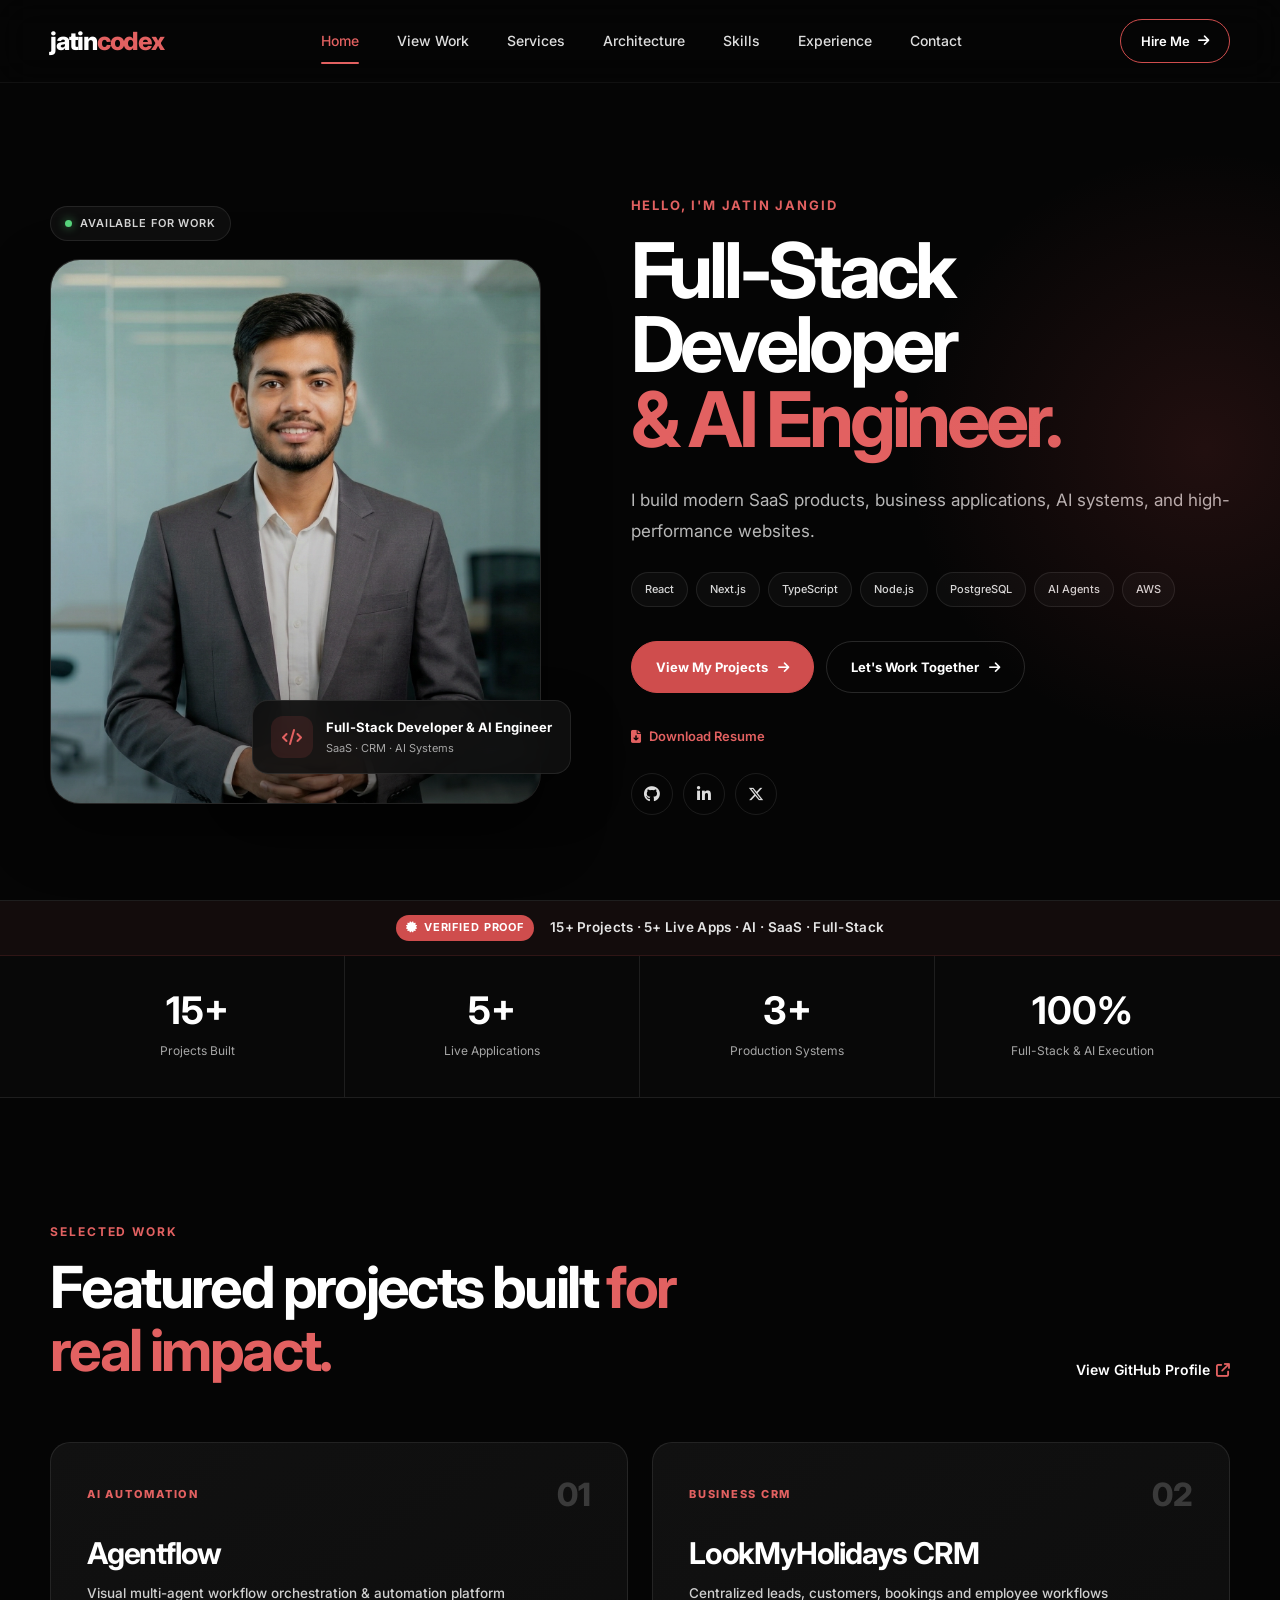
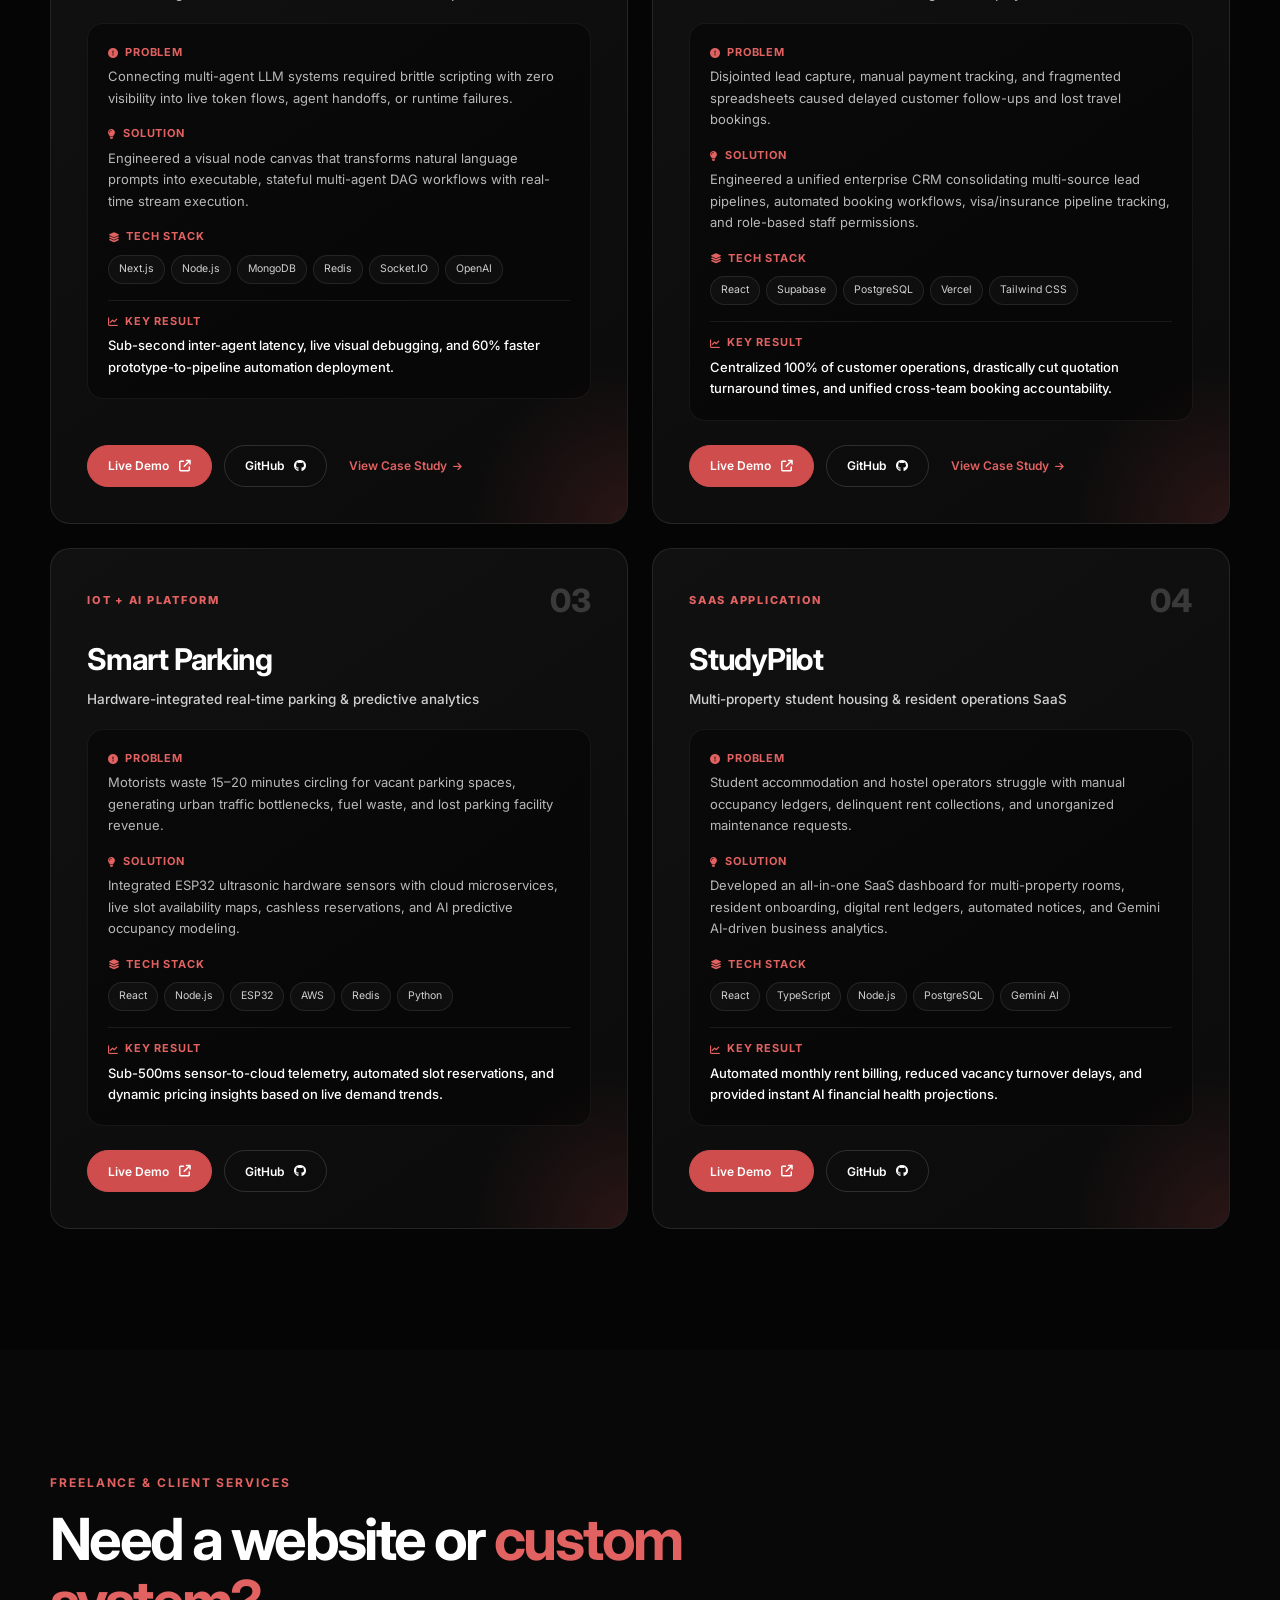
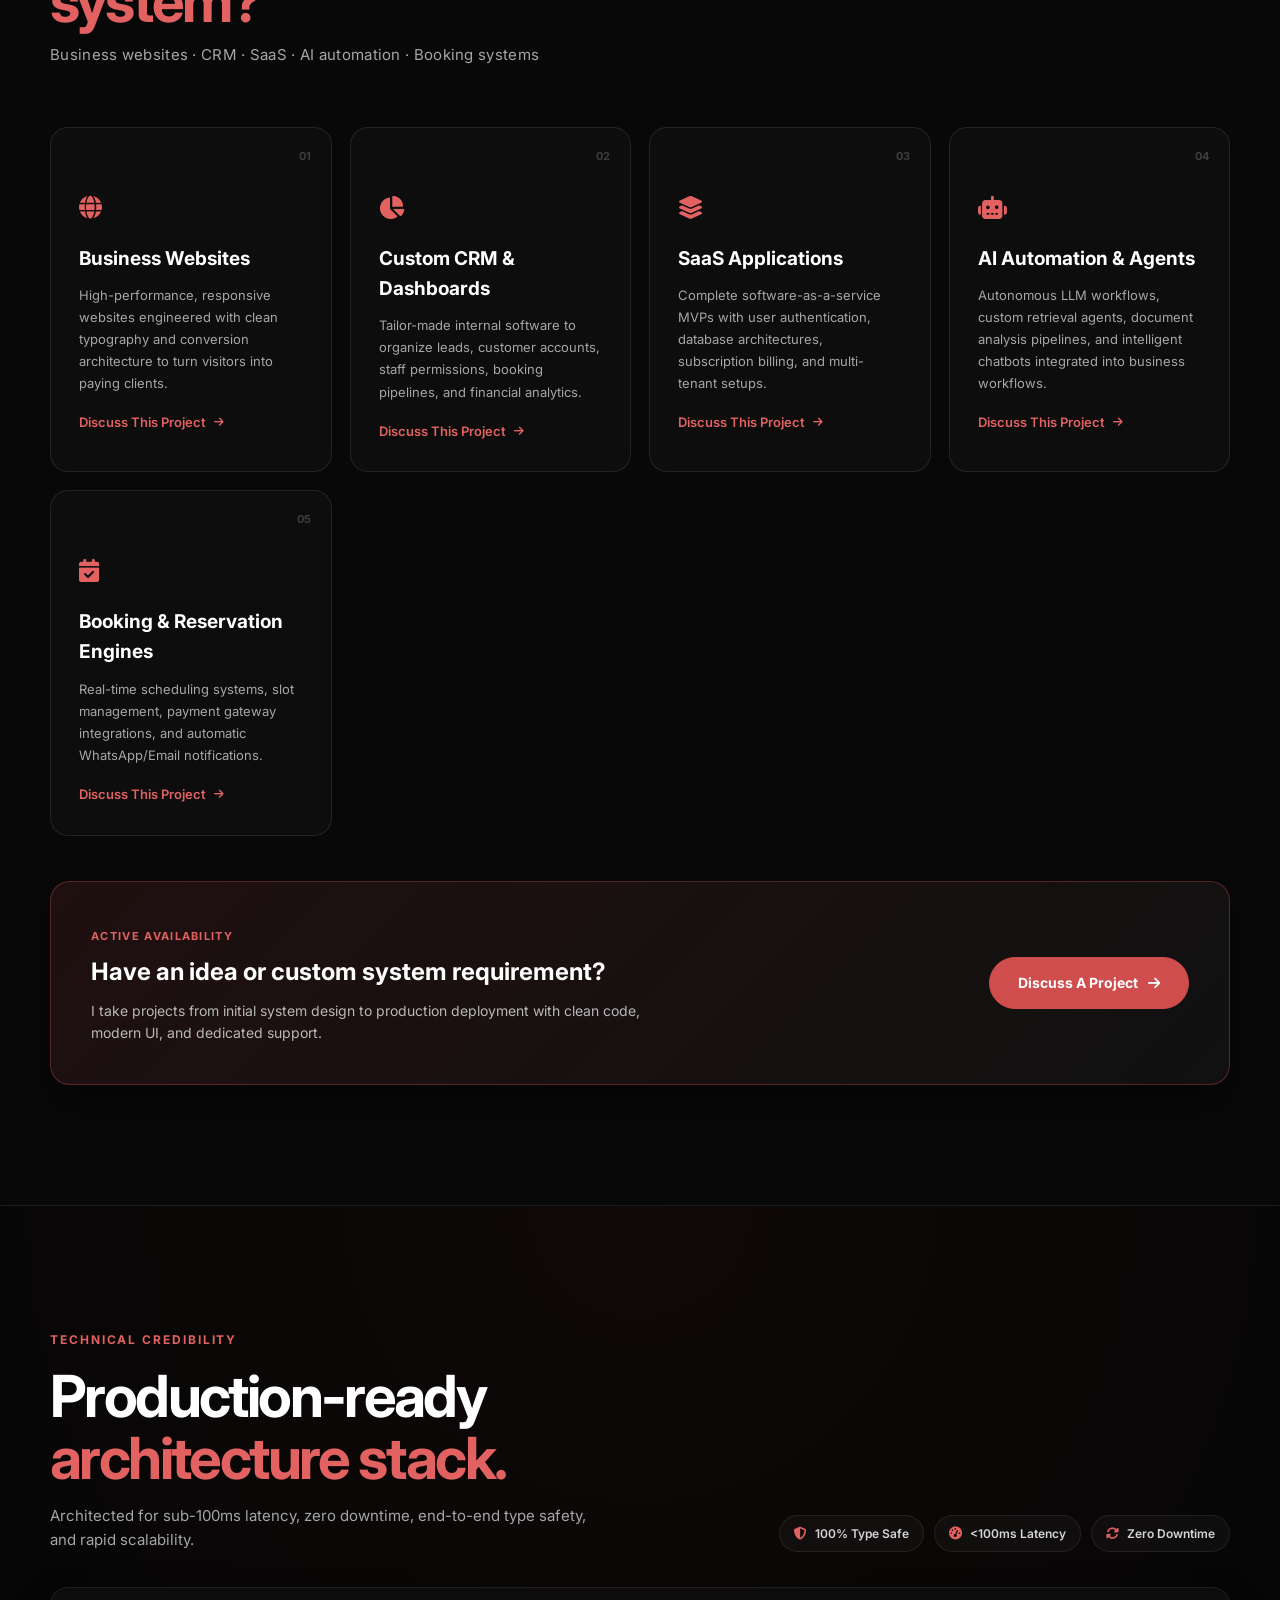
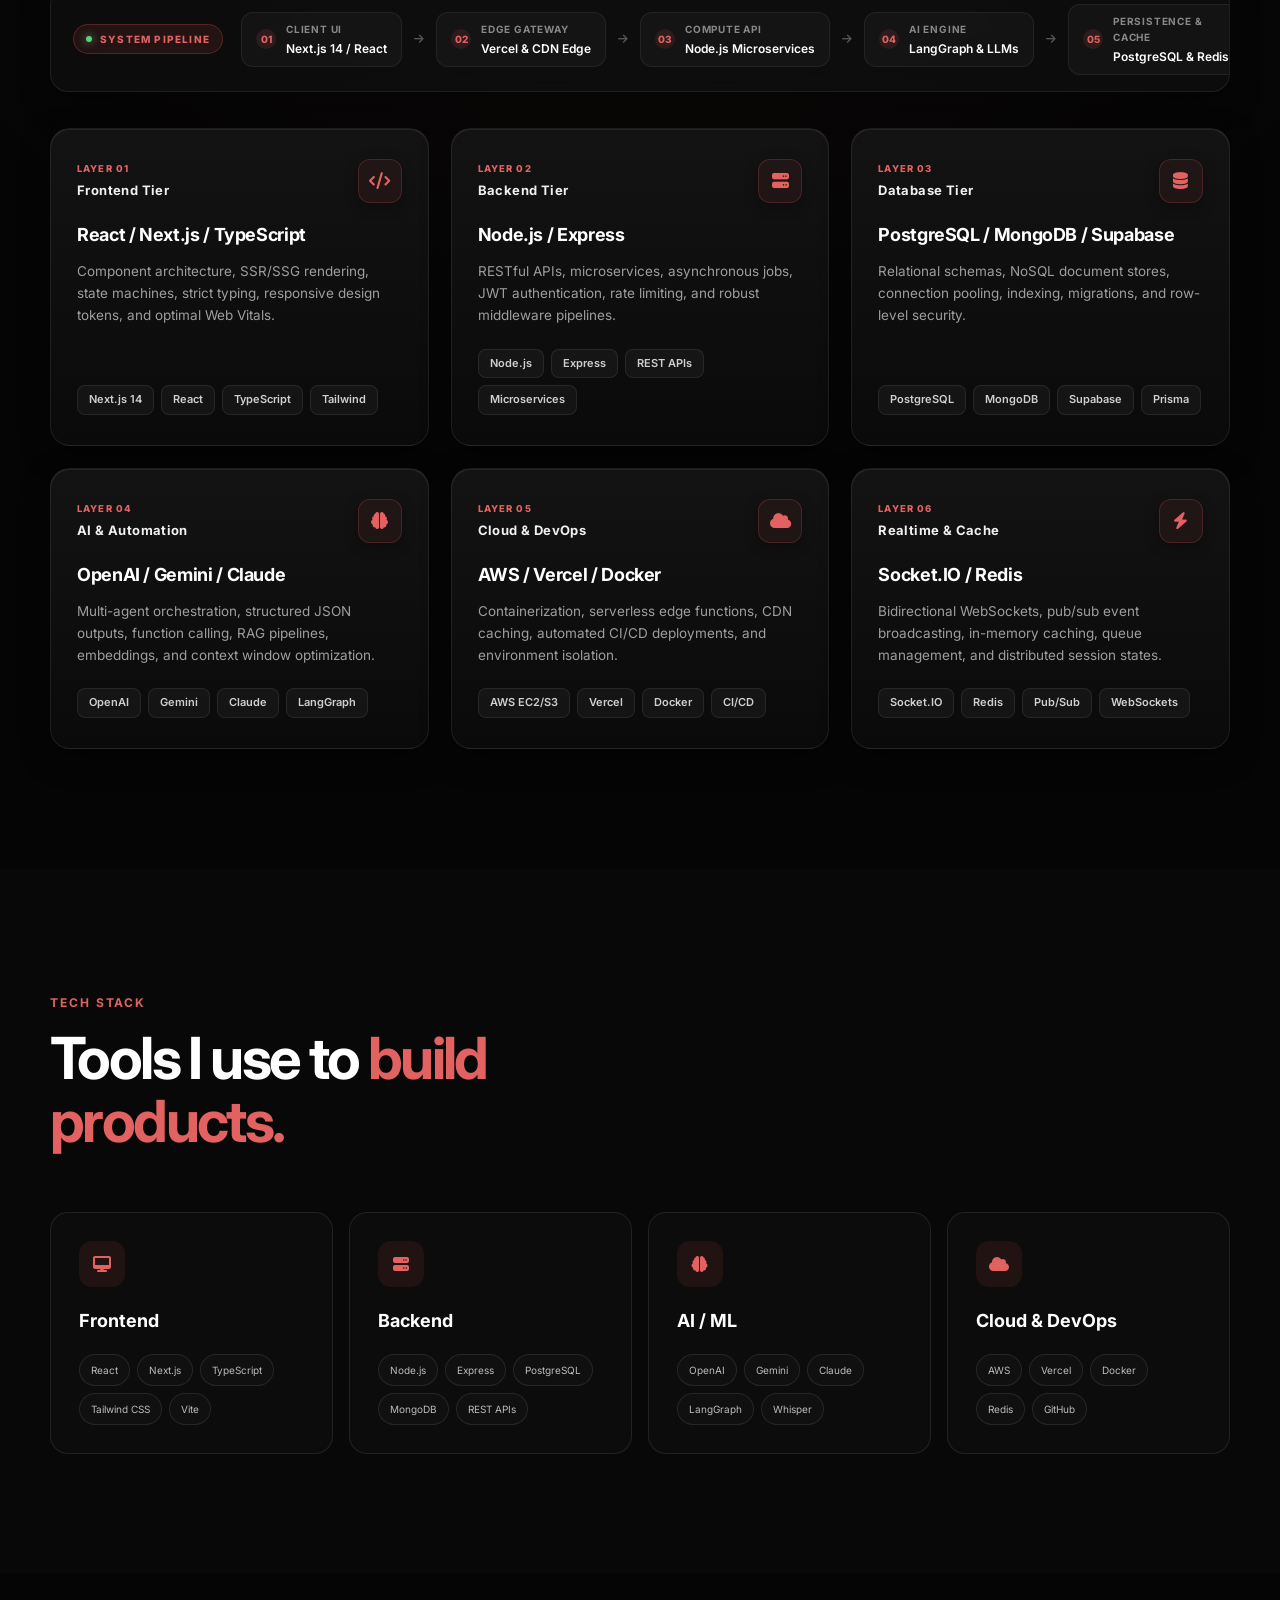
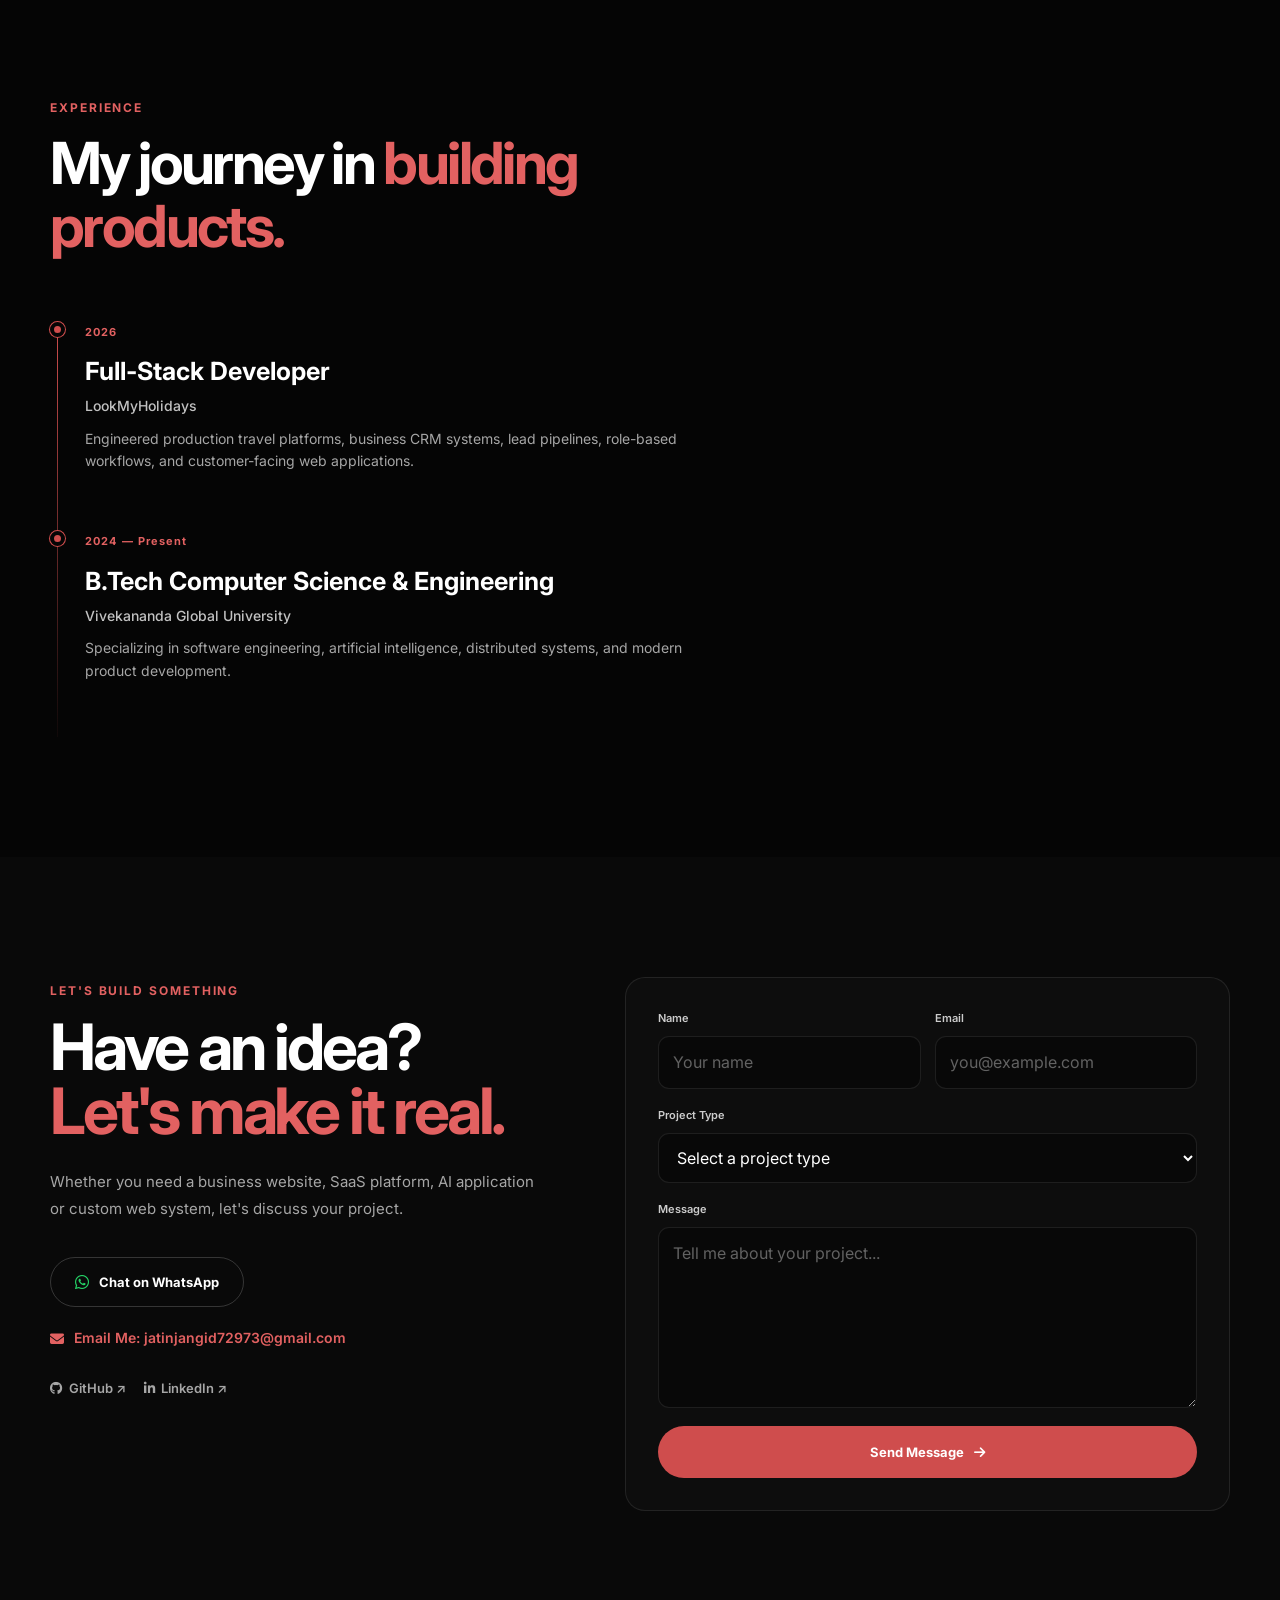
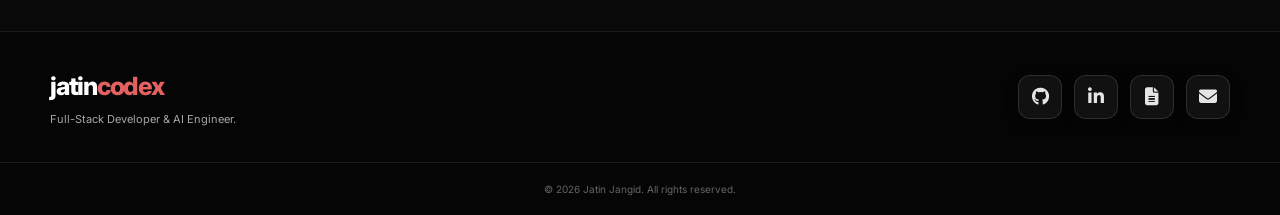
==== index.html @ 5bd075c8 "feat: connect verified Formspree endpoint https://formspree.io/f/mkjobrng" ====
<!DOCTYPE html>
<html lang="en">
<head>
  <meta charset="UTF-8" />
  <meta
    name="viewport"
    content="width=device-width, initial-scale=1.0"
  />

  <meta
    name="description"
    content="Jatin Jangid — Full-Stack Developer & AI Engineer building modern SaaS, AI applications and scalable business systems."
  />

  <title>Jatin Jangid | Full-Stack Developer & AI Engineer</title>

  <link
    rel="preconnect"
    href="https://fonts.googleapis.com"
  />

  <link
    rel="preconnect"
    href="https://fonts.gstatic.com"
    crossorigin
  />

  <link
    href="https://fonts.googleapis.com/css2?family=Inter:wght@400;500;600;700;800&display=swap"
    rel="stylesheet"
  />

  <link
    rel="stylesheet"
    href="https://cdnjs.cloudflare.com/ajax/libs/font-awesome/6.5.2/css/all.min.css"
  />

  <link rel="stylesheet" href="style.css?v=2.5" />
</head>

<body>

  <!-- ================= NAVBAR ================= -->
  <header class="navbar">
    <div class="container nav-wrapper">

      <a href="#home" class="logo">
        jatin<span>codex</span>
      </a>

      <nav class="nav-links" id="navLinks">
        <a class="active" href="#home">Home</a>
        <a href="#work">View Work</a>
        <a href="#services">Services</a>
        <a href="#architecture">Architecture</a>
        <a href="#skills">Skills</a>
        <a href="#experience">Experience</a>
        <a href="#contact">Contact</a>
      </nav>

      <a href="#contact" class="nav-cta">
        Hire Me <i class="fa-solid fa-arrow-right"></i>
      </a>

      <button class="mobile-menu" id="mobileMenuBtn" aria-label="Toggle Menu">
        <i class="fa-solid fa-bars" id="menuIcon"></i>
      </button>

    </div>
  </header>


  <!-- ================= HERO ================= -->
  <main>

    <section class="hero" id="home">

      <div class="hero-bg"></div>

      <div class="container hero-grid">

        <!-- Photo -->
        <div class="hero-image-wrap">

          <div class="availability">
            <span class="status-dot"></span>
            Available for work
          </div>

          <div class="image-frame">
            <picture>
              <source srcset="jatin.webp" type="image/webp" />
              <img
                src="profile.jpg"
                alt="Jatin Jangid"
                loading="eager"
                fetchpriority="high"
                onerror="this.src='profile.jpg'"
              />
            </picture>
          </div>

          <div class="floating-card">
            <div class="mini-icon">
              <i class="fa-solid fa-code"></i>
            </div>

            <div>
              <strong>Full-Stack Developer &amp; AI Engineer</strong>
              <span>SaaS · CRM · AI Systems</span>
            </div>
          </div>

        </div>


        <!-- Content -->
        <div class="hero-content">

          <p class="eyebrow">
            HELLO, I'M JATIN JANGID
          </p>

          <h1>
            Full-Stack Developer
            <span>&amp; AI Engineer.</span>
          </h1>

          <p class="hero-description">
            I build modern SaaS products, business applications, AI systems, and high-performance websites.
          </p>

          <div class="hero-tech">
            <span>React</span>
            <span>Next.js</span>
            <span>TypeScript</span>
            <span>Node.js</span>
            <span>PostgreSQL</span>
            <span>AI Agents</span>
            <span>AWS</span>
          </div>

          <div class="hero-buttons">

            <a href="#work" class="btn btn-primary">
              View My Projects
              <i class="fa-solid fa-arrow-right"></i>
            </a>

            <a href="#contact" class="btn btn-outline">
              Let's Work Together
              <i class="fa-solid fa-arrow-right"></i>
            </a>

          </div>

          <div class="hero-resume-action">
            <a
              href="mailto:jatinjangid72973@gmail.com?subject=Resume%20Request%20-%20Jatin%20Jangid"
              class="hero-resume-link"
            >
              <i class="fa-solid fa-file-arrow-down"></i>
              Download Resume
            </a>
          </div>

          <div class="social-links">

            <a
              href="https://github.com/jatinnjangid"
              target="_blank"
              rel="noopener noreferrer"
              aria-label="GitHub"
            >
              <i class="fa-brands fa-github"></i>
            </a>

            <a
              href="https://www.linkedin.com/in/jatinnjangid"
              target="_blank"
              rel="noopener noreferrer"
              aria-label="LinkedIn"
            >
              <i class="fa-brands fa-linkedin-in"></i>
            </a>

            <a
              href="https://x.com/jatin_jangid80"
              target="_blank"
              rel="noopener noreferrer"
              aria-label="X"
            >
              <i class="fa-brands fa-x-twitter"></i>
            </a>

          </div>

        </div>

      </div>

    </section>


    <!-- ================= PROOF & STATS ================= -->
    <section class="stats">
      <div class="proof-strip">
        <span class="proof-badge"><i class="fa-solid fa-certificate"></i> Verified Proof</span>
        <span class="proof-text">15+ Projects · 5+ Live Apps · AI · SaaS · Full-Stack</span>
      </div>

      <div class="container stats-grid">

        <div class="stat-card">
          <strong>15+</strong>
          <span>Projects Built</span>
        </div>

        <div class="stat-card">
          <strong>5+</strong>
          <span>Live Applications</span>
        </div>

        <div class="stat-card">
          <strong>3+</strong>
          <span>Production Systems</span>
        </div>

        <div class="stat-card">
          <strong>100%</strong>
          <span>Full-Stack &amp; AI Execution</span>
        </div>

      </div>
    </section>


    <!-- ================= WORK (CASE-STUDY BASED) ================= -->
    <section class="section" id="work">

      <div class="container">

        <div class="section-heading">

          <div>
            <span class="section-label">SELECTED WORK</span>

            <h2>
              Featured projects built
              <span>for real impact.</span>
            </h2>
          </div>

          <a
            href="https://github.com/jatinnjangid"
            target="_blank"
            rel="noopener noreferrer"
            class="text-link"
          >
            View GitHub Profile
            <i class="fa-solid fa-arrow-up-right-from-square"></i>
          </a>

        </div>


        <div class="projects-grid">

          <!-- Project 1: Agentflow -->
          <article class="project-card featured">

            <div class="project-card-top">
              <span class="project-category">AI AUTOMATION</span>
              <span class="project-number">01</span>
            </div>

            <div class="project-content">

              <h3>Agentflow</h3>
              <p class="project-tagline">Visual multi-agent workflow orchestration &amp; automation platform</p>

              <div class="case-study-grid">

                <div class="case-block">
                  <span class="case-label">
                    <i class="fa-solid fa-circle-exclamation"></i> Problem
                  </span>
                  <p>
                    Connecting multi-agent LLM systems required brittle scripting with zero visibility into live token flows, agent handoffs, or runtime failures.
                  </p>
                </div>

                <div class="case-block">
                  <span class="case-label">
                    <i class="fa-solid fa-lightbulb"></i> Solution
                  </span>
                  <p>
                    Engineered a visual node canvas that transforms natural language prompts into executable, stateful multi-agent DAG workflows with real-time stream execution.
                  </p>
                </div>

                <div class="case-block">
                  <span class="case-label">
                    <i class="fa-solid fa-layer-group"></i> Tech Stack
                  </span>
                  <div class="project-tags">
                    <span>Next.js</span>
                    <span>Node.js</span>
                    <span>MongoDB</span>
                    <span>Redis</span>
                    <span>Socket.IO</span>
                    <span>OpenAI</span>
                  </div>
                </div>

                <div class="case-block case-result">
                  <span class="case-label">
                    <i class="fa-solid fa-chart-line"></i> Key Result
                  </span>
                  <p>
                    Sub-second inter-agent latency, live visual debugging, and 60% faster prototype-to-pipeline automation deployment.
                  </p>
                </div>

              </div>

              <div class="project-actions">
                <a
                  href="https://github.com/jatinnjangid/Agentic-Ai"
                  target="_blank"
                  rel="noopener noreferrer"
                  class="btn btn-sm btn-primary"
                >
                  Live Demo <i class="fa-solid fa-arrow-up-right-from-square"></i>
                </a>

                <a
                  href="https://github.com/jatinnjangid/Agentic-Ai"
                  target="_blank"
                  rel="noopener noreferrer"
                  class="btn btn-sm btn-outline"
                >
                  GitHub <i class="fa-brands fa-github"></i>
                </a>

                <a
                  href="https://github.com/jatinnjangid/Agentic-Ai#readme"
                  target="_blank"
                  rel="noopener noreferrer"
                  class="case-study-text-link"
                >
                  View Case Study <i class="fa-solid fa-arrow-right"></i>
                </a>
              </div>

            </div>

          </article>


          <!-- Project 2: LookMyHolidays CRM -->
          <article class="project-card">

            <div class="project-card-top">
              <span class="project-category">BUSINESS CRM</span>
              <span class="project-number">02</span>
            </div>

            <div class="project-content">

              <h3>LookMyHolidays CRM</h3>
              <p class="project-tagline">Centralized leads, customers, bookings and employee workflows</p>

              <div class="case-study-grid">

                <div class="case-block">
                  <span class="case-label">
                    <i class="fa-solid fa-circle-exclamation"></i> Problem
                  </span>
                  <p>
                    Disjointed lead capture, manual payment tracking, and fragmented spreadsheets caused delayed customer follow-ups and lost travel bookings.
                  </p>
                </div>

                <div class="case-block">
                  <span class="case-label">
                    <i class="fa-solid fa-lightbulb"></i> Solution
                  </span>
                  <p>
                    Engineered a unified enterprise CRM consolidating multi-source lead pipelines, automated booking workflows, visa/insurance pipeline tracking, and role-based staff permissions.
                  </p>
                </div>

                <div class="case-block">
                  <span class="case-label">
                    <i class="fa-solid fa-layer-group"></i> Tech Stack
                  </span>
                  <div class="project-tags">
                    <span>React</span>
                    <span>Supabase</span>
                    <span>PostgreSQL</span>
                    <span>Vercel</span>
                    <span>Tailwind CSS</span>
                  </div>
                </div>

                <div class="case-block case-result">
                  <span class="case-label">
                    <i class="fa-solid fa-chart-line"></i> Key Result
                  </span>
                  <p>
                    Centralized 100% of customer operations, drastically cut quotation turnaround times, and unified cross-team booking accountability.
                  </p>
                </div>

              </div>

              <div class="project-actions">
                <a
                  href="https://github.com/jatinnjangid/CRM-lookmywebsites"
                  target="_blank"
                  rel="noopener noreferrer"
                  class="btn btn-sm btn-primary"
                >
                  Live Demo <i class="fa-solid fa-arrow-up-right-from-square"></i>
                </a>

                <a
                  href="https://github.com/jatinnjangid/CRM-lookmywebsites"
                  target="_blank"
                  rel="noopener noreferrer"
                  class="btn btn-sm btn-outline"
                >
                  GitHub <i class="fa-brands fa-github"></i>
                </a>

                <a
                  href="https://github.com/jatinnjangid/CRM-lookmywebsites#readme"
                  target="_blank"
                  rel="noopener noreferrer"
                  class="case-study-text-link"
                >
                  View Case Study <i class="fa-solid fa-arrow-right"></i>
                </a>
              </div>

            </div>

          </article>


          <!-- Project 3: Smart Parking -->
          <article class="project-card">

            <div class="project-card-top">
              <span class="project-category">IOT + AI PLATFORM</span>
              <span class="project-number">03</span>
            </div>

            <div class="project-content">

              <h3>Smart Parking</h3>
              <p class="project-tagline">Hardware-integrated real-time parking &amp; predictive analytics</p>

              <div class="case-study-grid">

                <div class="case-block">
                  <span class="case-label">
                    <i class="fa-solid fa-circle-exclamation"></i> Problem
                  </span>
                  <p>
                    Motorists waste 15–20 minutes circling for vacant parking spaces, generating urban traffic bottlenecks, fuel waste, and lost parking facility revenue.
                  </p>
                </div>

                <div class="case-block">
                  <span class="case-label">
                    <i class="fa-solid fa-lightbulb"></i> Solution
                  </span>
                  <p>
                    Integrated ESP32 ultrasonic hardware sensors with cloud microservices, live slot availability maps, cashless reservations, and AI predictive occupancy modeling.
                  </p>
                </div>

                <div class="case-block">
                  <span class="case-label">
                    <i class="fa-solid fa-layer-group"></i> Tech Stack
                  </span>
                  <div class="project-tags">
                    <span>React</span>
                    <span>Node.js</span>
                    <span>ESP32</span>
                    <span>AWS</span>
                    <span>Redis</span>
                    <span>Python</span>
                  </div>
                </div>

                <div class="case-block case-result">
                  <span class="case-label">
                    <i class="fa-solid fa-chart-line"></i> Key Result
                  </span>
                  <p>
                    Sub-500ms sensor-to-cloud telemetry, automated slot reservations, and dynamic pricing insights based on live demand trends.
                  </p>
                </div>

              </div>

              <div class="project-actions">
                <a
                  href="https://github.com/jatinnjangid/Smart-parking-"
                  target="_blank"
                  rel="noopener noreferrer"
                  class="btn btn-sm btn-primary"
                >
                  Live Demo <i class="fa-solid fa-arrow-up-right-from-square"></i>
                </a>

                <a
                  href="https://github.com/jatinnjangid/Smart-parking-"
                  target="_blank"
                  rel="noopener noreferrer"
                  class="btn btn-sm btn-outline"
                >
                  GitHub <i class="fa-brands fa-github"></i>
                </a>
              </div>

            </div>

          </article>


          <!-- Project 4: StudyPilot -->
          <article class="project-card">

            <div class="project-card-top">
              <span class="project-category">SAAS APPLICATION</span>
              <span class="project-number">04</span>
            </div>

            <div class="project-content">

              <h3>StudyPilot</h3>
              <p class="project-tagline">Multi-property student housing &amp; resident operations SaaS</p>

              <div class="case-study-grid">

                <div class="case-block">
                  <span class="case-label">
                    <i class="fa-solid fa-circle-exclamation"></i> Problem
                  </span>
                  <p>
                    Student accommodation and hostel operators struggle with manual occupancy ledgers, delinquent rent collections, and unorganized maintenance requests.
                  </p>
                </div>

                <div class="case-block">
                  <span class="case-label">
                    <i class="fa-solid fa-lightbulb"></i> Solution
                  </span>
                  <p>
                    Developed an all-in-one SaaS dashboard for multi-property rooms, resident onboarding, digital rent ledgers, automated notices, and Gemini AI-driven business analytics.
                  </p>
                </div>

                <div class="case-block">
                  <span class="case-label">
                    <i class="fa-solid fa-layer-group"></i> Tech Stack
                  </span>
                  <div class="project-tags">
                    <span>React</span>
                    <span>TypeScript</span>
                    <span>Node.js</span>
                    <span>PostgreSQL</span>
                    <span>Gemini AI</span>
                  </div>
                </div>

                <div class="case-block case-result">
                  <span class="case-label">
                    <i class="fa-solid fa-chart-line"></i> Key Result
                  </span>
                  <p>
                    Automated monthly rent billing, reduced vacancy turnover delays, and provided instant AI financial health projections.
                  </p>
                </div>

              </div>

              <div class="project-actions">
                <a
                  href="https://github.com/jatinnjangid/Studypoint"
                  target="_blank"
                  rel="noopener noreferrer"
                  class="btn btn-sm btn-primary"
                >
                  Live Demo <i class="fa-solid fa-arrow-up-right-from-square"></i>
                </a>

                <a
                  href="https://github.com/jatinnjangid/Studypoint"
                  target="_blank"
                  rel="noopener noreferrer"
                  class="btn btn-sm btn-outline"
                >
                  GitHub <i class="fa-brands fa-github"></i>
                </a>
              </div>

            </div>

          </article>

        </div>

      </div>

    </section>


    <!-- ================= SERVICES & FREELANCE SOLUTIONS ================= -->
    <section class="section services-section" id="services">

      <div class="container">

        <div class="section-heading">

          <div>
            <span class="section-label">FREELANCE &amp; CLIENT SERVICES</span>

            <h2>
              Need a website or
              <span>custom system?</span>
            </h2>

            <p class="section-subtext">
              Business websites · CRM · SaaS · AI automation · Booking systems
            </p>
          </div>

        </div>


        <div class="services-grid">

          <div class="service-card">
            <span>01</span>
            <i class="fa-solid fa-globe"></i>
            <h3>Business Websites</h3>
            <p>
              High-performance, responsive websites engineered with clean typography and conversion architecture to turn visitors into paying clients.
            </p>
            <a href="#contact" class="service-action-link" data-project-type="Business Website">
              Discuss This Project <i class="fa-solid fa-arrow-right"></i>
            </a>
          </div>

          <div class="service-card">
            <span>02</span>
            <i class="fa-solid fa-chart-pie"></i>
            <h3>Custom CRM &amp; Dashboards</h3>
            <p>
              Tailor-made internal software to organize leads, customer accounts, staff permissions, booking pipelines, and financial analytics.
            </p>
            <a href="#contact" class="service-action-link" data-project-type="Custom CRM / Dashboard">
              Discuss This Project <i class="fa-solid fa-arrow-right"></i>
            </a>
          </div>

          <div class="service-card">
            <span>03</span>
            <i class="fa-solid fa-layer-group"></i>
            <h3>SaaS Applications</h3>
            <p>
              Complete software-as-a-service MVPs with user authentication, database architectures, subscription billing, and multi-tenant setups.
            </p>
            <a href="#contact" class="service-action-link" data-project-type="SaaS Application">
              Discuss This Project <i class="fa-solid fa-arrow-right"></i>
            </a>
          </div>

          <div class="service-card">
            <span>04</span>
            <i class="fa-solid fa-robot"></i>
            <h3>AI Automation &amp; Agents</h3>
            <p>
              Autonomous LLM workflows, custom retrieval agents, document analysis pipelines, and intelligent chatbots integrated into business workflows.
            </p>
            <a href="#contact" class="service-action-link" data-project-type="AI Automation / System">
              Discuss This Project <i class="fa-solid fa-arrow-right"></i>
            </a>
          </div>

          <div class="service-card">
            <span>05</span>
            <i class="fa-solid fa-calendar-check"></i>
            <h3>Booking &amp; Reservation Engines</h3>
            <p>
              Real-time scheduling systems, slot management, payment gateway integrations, and automatic WhatsApp/Email notifications.
            </p>
            <a href="#contact" class="service-action-link" data-project-type="Booking / Reservation Engine">
              Discuss This Project <i class="fa-solid fa-arrow-right"></i>
            </a>
          </div>

        </div>


        <!-- Freelance Callout Banner -->
        <div class="freelance-banner">
          <div class="freelance-banner-text">
            <span class="cta-badge">ACTIVE AVAILABILITY</span>
            <h3>Have an idea or custom system requirement?</h3>
            <p>
              I take projects from initial system design to production deployment with clean code, modern UI, and dedicated support.
            </p>
          </div>

          <a href="#contact" class="btn btn-primary cta-btn">
            Discuss A Project <i class="fa-solid fa-arrow-right"></i>
          </a>
        </div>

      </div>

    </section>


    <!-- ================= TECHNICAL ARCHITECTURE ================= -->
    <section class="section architecture-section" id="architecture">

      <div class="container">

        <div class="section-heading architecture-heading">

          <div>
            <span class="section-label">TECHNICAL CREDIBILITY</span>

            <h2>
              Production-ready
              <span>architecture stack.</span>
            </h2>

            <p class="architecture-subtext">
              Architected for sub-100ms latency, zero downtime, end-to-end type safety, and rapid scalability.
            </p>
          </div>

          <div class="architecture-stats-badge">
            <span class="arch-stat-pill">
              <i class="fa-solid fa-shield-halved"></i>
              <span>100% Type Safe</span>
            </span>
            <span class="arch-stat-pill">
              <i class="fa-solid fa-gauge-high"></i>
              <span>&lt;100ms Latency</span>
            </span>
            <span class="arch-stat-pill">
              <i class="fa-solid fa-rotate"></i>
              <span>Zero Downtime</span>
            </span>
          </div>

        </div>

        <!-- End-to-End System Pipeline Flow -->
        <div class="arch-pipeline">
          <div class="arch-pipeline-badge">
            <span class="pulse-dot"></span>
            <span>SYSTEM PIPELINE</span>
          </div>

          <div class="arch-pipeline-track">
            <div class="pipeline-step">
              <span class="step-num">01</span>
              <div class="step-body">
                <span class="step-role">Client UI</span>
                <strong>Next.js 14 / React</strong>
              </div>
            </div>

            <div class="pipeline-connector">
              <i class="fa-solid fa-arrow-right"></i>
            </div>

            <div class="pipeline-step">
              <span class="step-num">02</span>
              <div class="step-body">
                <span class="step-role">Edge Gateway</span>
                <strong>Vercel &amp; CDN Edge</strong>
              </div>
            </div>

            <div class="pipeline-connector">
              <i class="fa-solid fa-arrow-right"></i>
            </div>

            <div class="pipeline-step">
              <span class="step-num">03</span>
              <div class="step-body">
                <span class="step-role">Compute API</span>
                <strong>Node.js Microservices</strong>
              </div>
            </div>

            <div class="pipeline-connector">
              <i class="fa-solid fa-arrow-right"></i>
            </div>

            <div class="pipeline-step">
              <span class="step-num">04</span>
              <div class="step-body">
                <span class="step-role">AI Engine</span>
                <strong>LangGraph &amp; LLMs</strong>
              </div>
            </div>

            <div class="pipeline-connector">
              <i class="fa-solid fa-arrow-right"></i>
            </div>

            <div class="pipeline-step">
              <span class="step-num">05</span>
              <div class="step-body">
                <span class="step-role">Persistence &amp; Cache</span>
                <strong>PostgreSQL &amp; Redis</strong>
              </div>
            </div>
          </div>
        </div>

        <div class="architecture-grid">

          <!-- Layer 1: Frontend -->
          <div class="arch-card">
            <div class="arch-header">
              <div class="arch-layer-wrap">
                <span class="arch-tier-badge">LAYER 01</span>
                <span class="arch-layer">Frontend Tier</span>
              </div>
              <div class="arch-icon">
                <i class="fa-solid fa-code"></i>
              </div>
            </div>
            <h3>React / Next.js / TypeScript</h3>
            <p>
              Component architecture, SSR/SSG rendering, state machines, strict typing, responsive design tokens, and optimal Web Vitals.
            </p>
            <div class="arch-pills">
              <span>Next.js 14</span>
              <span>React</span>
              <span>TypeScript</span>
              <span>Tailwind</span>
            </div>
          </div>

          <!-- Layer 2: Backend -->
          <div class="arch-card">
            <div class="arch-header">
              <div class="arch-layer-wrap">
                <span class="arch-tier-badge">LAYER 02</span>
                <span class="arch-layer">Backend Tier</span>
              </div>
              <div class="arch-icon">
                <i class="fa-solid fa-server"></i>
              </div>
            </div>
            <h3>Node.js / Express</h3>
            <p>
              RESTful APIs, microservices, asynchronous jobs, JWT authentication, rate limiting, and robust middleware pipelines.
            </p>
            <div class="arch-pills">
              <span>Node.js</span>
              <span>Express</span>
              <span>REST APIs</span>
              <span>Microservices</span>
            </div>
          </div>

          <!-- Layer 3: Database -->
          <div class="arch-card">
            <div class="arch-header">
              <div class="arch-layer-wrap">
                <span class="arch-tier-badge">LAYER 03</span>
                <span class="arch-layer">Database Tier</span>
              </div>
              <div class="arch-icon">
                <i class="fa-solid fa-database"></i>
              </div>
            </div>
            <h3>PostgreSQL / MongoDB / Supabase</h3>
            <p>
              Relational schemas, NoSQL document stores, connection pooling, indexing, migrations, and row-level security.
            </p>
            <div class="arch-pills">
              <span>PostgreSQL</span>
              <span>MongoDB</span>
              <span>Supabase</span>
              <span>Prisma</span>
            </div>
          </div>

          <!-- Layer 4: AI -->
          <div class="arch-card">
            <div class="arch-header">
              <div class="arch-layer-wrap">
                <span class="arch-tier-badge">LAYER 04</span>
                <span class="arch-layer">AI &amp; Automation</span>
              </div>
              <div class="arch-icon">
                <i class="fa-solid fa-brain"></i>
              </div>
            </div>
            <h3>OpenAI / Gemini / Claude</h3>
            <p>
              Multi-agent orchestration, structured JSON outputs, function calling, RAG pipelines, embeddings, and context window optimization.
            </p>
            <div class="arch-pills">
              <span>OpenAI</span>
              <span>Gemini</span>
              <span>Claude</span>
              <span>LangGraph</span>
            </div>
          </div>

          <!-- Layer 5: Cloud -->
          <div class="arch-card">
            <div class="arch-header">
              <div class="arch-layer-wrap">
                <span class="arch-tier-badge">LAYER 05</span>
                <span class="arch-layer">Cloud &amp; DevOps</span>
              </div>
              <div class="arch-icon">
                <i class="fa-solid fa-cloud"></i>
              </div>
            </div>
            <h3>AWS / Vercel / Docker</h3>
            <p>
              Containerization, serverless edge functions, CDN caching, automated CI/CD deployments, and environment isolation.
            </p>
            <div class="arch-pills">
              <span>AWS EC2/S3</span>
              <span>Vercel</span>
              <span>Docker</span>
              <span>CI/CD</span>
            </div>
          </div>

          <!-- Layer 6: Realtime -->
          <div class="arch-card">
            <div class="arch-header">
              <div class="arch-layer-wrap">
                <span class="arch-tier-badge">LAYER 06</span>
                <span class="arch-layer">Realtime &amp; Cache</span>
              </div>
              <div class="arch-icon">
                <i class="fa-solid fa-bolt"></i>
              </div>
            </div>
            <h3>Socket.IO / Redis</h3>
            <p>
              Bidirectional WebSockets, pub/sub event broadcasting, in-memory caching, queue management, and distributed session states.
            </p>
            <div class="arch-pills">
              <span>Socket.IO</span>
              <span>Redis</span>
              <span>Pub/Sub</span>
              <span>WebSockets</span>
            </div>
          </div>

        </div>

      </div>

    </section>


    <!-- ================= SKILLS ================= -->
    <section class="section skills-section" id="skills">

      <div class="container">

        <div class="section-heading">
          <div>
            <span class="section-label">TECH STACK</span>

            <h2>
              Tools I use to
              <span>build products.</span>
            </h2>
          </div>
        </div>


        <div class="skills-grid">

          <div class="skill-group">
            <div class="skill-icon">
              <i class="fa-solid fa-desktop"></i>
            </div>

            <h3>Frontend</h3>

            <div class="skill-list">
              <span>React</span>
              <span>Next.js</span>
              <span>TypeScript</span>
              <span>Tailwind CSS</span>
              <span>Vite</span>
            </div>
          </div>


          <div class="skill-group">
            <div class="skill-icon">
              <i class="fa-solid fa-server"></i>
            </div>

            <h3>Backend</h3>

            <div class="skill-list">
              <span>Node.js</span>
              <span>Express</span>
              <span>PostgreSQL</span>
              <span>MongoDB</span>
              <span>REST APIs</span>
            </div>
          </div>


          <div class="skill-group">
            <div class="skill-icon">
              <i class="fa-solid fa-brain"></i>
            </div>

            <h3>AI / ML</h3>

            <div class="skill-list">
              <span>OpenAI</span>
              <span>Gemini</span>
              <span>Claude</span>
              <span>LangGraph</span>
              <span>Whisper</span>
            </div>
          </div>


          <div class="skill-group">
            <div class="skill-icon">
              <i class="fa-solid fa-cloud"></i>
            </div>

            <h3>Cloud &amp; DevOps</h3>

            <div class="skill-list">
              <span>AWS</span>
              <span>Vercel</span>
              <span>Docker</span>
              <span>Redis</span>
              <span>GitHub</span>
            </div>
          </div>

        </div>

      </div>

    </section>


    <!-- ================= EXPERIENCE ================= -->
    <section class="section" id="experience">

      <div class="container">

        <div class="section-heading">
          <div>
            <span class="section-label">EXPERIENCE</span>

            <h2>
              My journey in
              <span>building products.</span>
            </h2>
          </div>
        </div>


        <div class="timeline">

          <div class="timeline-item">

            <div class="timeline-dot"></div>

            <div class="timeline-content">

              <span class="timeline-date">
                2026
              </span>

              <h3>
                Full-Stack Developer
              </h3>

              <h4>
                LookMyHolidays
              </h4>

              <p>
                Engineered production travel platforms, business CRM systems, lead pipelines, role-based workflows, and customer-facing web applications.
              </p>

            </div>

          </div>


          <div class="timeline-item">

            <div class="timeline-dot"></div>

            <div class="timeline-content">

              <span class="timeline-date">
                2024 — Present
              </span>

              <h3>
                B.Tech Computer Science &amp; Engineering
              </h3>

              <h4>
                Vivekananda Global University
              </h4>

              <p>
                Specializing in software engineering, artificial intelligence, distributed systems, and modern product development.
              </p>

            </div>

          </div>

        </div>

      </div>

    </section>


    <!-- ================= CONTACT ================= -->
    <section class="section contact-section" id="contact">

      <div class="container contact-grid">

        <div class="contact-content">

          <span class="section-label">
            LET'S BUILD SOMETHING
          </span>

          <h2>
            Have an idea?
            <span>Let's make it real.</span>
          </h2>

          <p>
            Whether you need a business website, SaaS platform,
            AI application or custom web system, let's discuss
            your project.
          </p>

          <div class="contact-details">

            <a
              href="https://wa.me/?text=Hi%20Jatin,%20I'd%20like%20to%20discuss%20a%20project"
              target="_blank"
              rel="noopener noreferrer"
              class="btn btn-outline contact-whatsapp-btn"
            >
              <i class="fa-brands fa-whatsapp"></i> Chat on WhatsApp
            </a>

            <a href="mailto:jatinjangid72973@gmail.com" class="email-direct-link">
              <i class="fa-solid fa-envelope"></i>
              <span>Email Me: jatinjangid72973@gmail.com</span>
            </a>

            <div class="contact-social-mini">
              <a
                href="https://github.com/jatinnjangid"
                target="_blank"
                rel="noopener noreferrer"
              >
                <i class="fa-brands fa-github"></i> GitHub ↗
              </a>

              <a
                href="https://www.linkedin.com/in/jatinnjangid"
                target="_blank"
                rel="noopener noreferrer"
              >
                <i class="fa-brands fa-linkedin-in"></i> LinkedIn ↗
              </a>
            </div>

          </div>

        </div>


        <form class="contact-form" action="https://formspree.io/f/mkjobrng" method="POST">

          <div class="input-row">

            <div class="input-group">
              <label for="name">Name</label>
              <input
                id="name"
                name="name"
                type="text"
                placeholder="Your name"
                required
              />
            </div>

            <div class="input-group">
              <label for="email">Email</label>
              <input
                id="email"
                name="email"
                type="email"
                placeholder="you@example.com"
                required
              />
            </div>

          </div>


          <div class="input-group">

            <label for="project">
              Project Type
            </label>

            <select id="project" name="project">

              <option value="">
                Select a project type
              </option>

              <option value="Business Website">
                Business Website
              </option>

              <option value="Custom CRM / Dashboard">
                Custom CRM / Dashboard
              </option>

              <option value="SaaS Application">
                SaaS Application
              </option>

              <option value="AI Automation / System">
                AI Automation / System
              </option>

              <option value="Booking / Reservation Engine">
                Booking / Reservation Engine
              </option>

              <option value="Other Custom Software">
                Other Custom Software
              </option>

            </select>

          </div>


          <div class="input-group">

            <label for="message">
              Message
            </label>

            <textarea
              id="message"
              name="message"
              rows="6"
              placeholder="Tell me about your project..."
              required
            ></textarea>

          </div>


          <button
            type="submit"
            class="btn btn-primary submit-btn"
          >
            Send Message
            <i class="fa-solid fa-arrow-right"></i>
          </button>

        </form>

      </div>

    </section>

  </main>


  <!-- ================= FOOTER ================= -->
  <footer class="footer">

    <div class="container footer-wrapper">

      <div>

        <a href="#home" class="logo">
          jatin<span>codex</span>
        </a>

        <p>
          Full-Stack Developer &amp; AI Engineer.
        </p>

      </div>

      <div class="footer-social-tabs">

        <a
          href="https://github.com/jatinnjangid"
          target="_blank"
          rel="noopener noreferrer"
          class="footer-tab"
          aria-label="GitHub Profile"
          title="GitHub Profile"
        >
          <i class="fa-brands fa-github"></i>
        </a>

        <a
          href="https://www.linkedin.com/in/jatinnjangid"
          target="_blank"
          rel="noopener noreferrer"
          class="footer-tab"
          aria-label="LinkedIn Profile"
          title="LinkedIn Profile"
        >
          <i class="fa-brands fa-linkedin-in"></i>
        </a>

        <a
          href="mailto:jatinjangid72973@gmail.com?subject=Resume%20Request%20-%20Jatin%20Jangid"
          target="_blank"
          rel="noopener noreferrer"
          class="footer-tab"
          aria-label="Request Resume"
          title="Request Resume"
        >
          <i class="fa-solid fa-file-lines"></i>
        </a>

        <a
          href="mailto:jatinjangid72973@gmail.com"
          target="_blank"
          rel="noopener noreferrer"
          class="footer-tab"
          aria-label="Send Email"
          title="Send Email"
        >
          <i class="fa-solid fa-envelope"></i>
        </a>

      </div>

    </div>

    <div class="footer-bottom">
      &copy; 2026 Jatin Jangid. All rights reserved.
    </div>

  </footer>


  <!-- ================= MOBILE CTA ================= -->
  <div class="mobile-bottom-bar">

    <a href="https://wa.me/?text=Hi%20Jatin,%20I%20saw%20your%20portfolio%20and%20would%20like%20to%20discuss%20a%20project" target="_blank" rel="noopener noreferrer">
      <i class="fa-brands fa-whatsapp"></i>
      WhatsApp
    </a>

    <a href="#contact">
      <i class="fa-solid fa-paper-plane"></i>
      Hire Me
    </a>

  </div>

  <!-- Interactive script for mobile menu & active links -->
  <script>
    const mobileMenuBtn = document.getElementById('mobileMenuBtn');
    const navLinks = document.getElementById('navLinks');
    const menuIcon = document.getElementById('menuIcon');

    if (mobileMenuBtn && navLinks) {
      mobileMenuBtn.addEventListener('click', () => {
        navLinks.classList.toggle('open');
        if (navLinks.classList.contains('open')) {
          menuIcon.classList.replace('fa-bars', 'fa-xmark');
        } else {
          menuIcon.classList.replace('fa-xmark', 'fa-bars');
        }
      });

      // Close mobile menu when a nav link is clicked
      navLinks.querySelectorAll('a').forEach(link => {
        link.addEventListener('click', () => {
          navLinks.classList.remove('open');
          if (menuIcon) {
            menuIcon.classList.replace('fa-xmark', 'fa-bars');
          }
        });
      });

      // Close mobile menu if clicked outside
      document.addEventListener('click', (e) => {
        if (navLinks.classList.contains('open') && !navLinks.contains(e.target) && !mobileMenuBtn.contains(e.target)) {
          navLinks.classList.remove('open');
          if (menuIcon) {
            menuIcon.classList.replace('fa-xmark', 'fa-bars');
          }
        }
      });
    }

    // Update active nav link on scroll
    const sections = document.querySelectorAll('section[id]');
    window.addEventListener('scroll', () => {
      const scrollY = window.pageYOffset;
      sections.forEach(current => {
        const sectionHeight = current.offsetHeight;
        const sectionTop = current.offsetTop - 120;
        const sectionId = current.getAttribute('id');
        const navAnchor = document.querySelector('.nav-links a[href*=' + sectionId + ']');
        if (scrollY > sectionTop && scrollY <= sectionTop + sectionHeight) {
          if (navAnchor) navAnchor.classList.add('active');
        } else {
          if (navAnchor) navAnchor.classList.remove('active');
        }
      });
    });

    // Auto-select project type when clicking "Discuss This Project"
    document.querySelectorAll('.service-action-link').forEach(link => {
      link.addEventListener('click', () => {
        const projectType = link.getAttribute('data-project-type');
        const projectSelect = document.getElementById('project');
        if (projectSelect && projectType) {
          projectSelect.value = projectType;
          const messageField = document.getElementById('message');
          if (messageField) {
            setTimeout(() => messageField.focus(), 400);
          }
        }
      });
    });

    // In-page AJAX contact form handler to prevent Formspree redirects
    const contactForm = document.querySelector('.contact-form');
    if (contactForm) {
      contactForm.addEventListener('submit', async (e) => {
        e.preventDefault();

        const submitBtn = contactForm.querySelector('.submit-btn');
        const originalBtnHTML = submitBtn ? submitBtn.innerHTML : 'Send Message';

        const name = document.getElementById('name')?.value || '';
        const email = document.getElementById('email')?.value || '';
        const project = document.getElementById('project')?.value || 'General Inquiry';
        const message = document.getElementById('message')?.value || '';

        let statusBox = document.getElementById('formStatusBox');
        if (!statusBox) {
          statusBox = document.createElement('div');
          statusBox.id = 'formStatusBox';
          statusBox.className = 'form-status-box';
          contactForm.appendChild(statusBox);
        }

        if (submitBtn) {
          submitBtn.disabled = true;
          submitBtn.innerHTML = '<i class="fa-solid fa-spinner fa-spin"></i> Sending...';
        }
        statusBox.style.display = 'none';

        const formData = new FormData(contactForm);
        let success = false;

        try {
          const response = await fetch(contactForm.action, {
            method: 'POST',
            body: formData,
            headers: { 'Accept': 'application/json' }
          });
          if (response.ok) {
            success = true;
          }
        } catch (err) {
          success = false;
        }

        if (success) {
          statusBox.className = 'form-status-box form-status-success';
          statusBox.innerHTML = '<i class="fa-solid fa-circle-check"></i> Thank you, ' + name + '! Your message has been sent successfully. I will get back to you shortly.';
          statusBox.style.display = 'flex';
          contactForm.reset();
        } else {
          // Graceful fallback: Formspree endpoint not yet verified or failed
          const mailtoUrl = `mailto:jatinjangid72973@gmail.com?subject=${encodeURIComponent('Project Inquiry: ' + project + ' from ' + name)}&body=${encodeURIComponent('Name: ' + name + '\nEmail: ' + email + '\nProject Type: ' + project + '\n\nMessage:\n' + message)}`;
          const waUrl = `https://wa.me/?text=${encodeURIComponent('Hi Jatin, I sent a project inquiry:\nName: ' + name + '\nProject: ' + project + '\nMessage: ' + message)}`;

          statusBox.className = 'form-status-box form-status-notice';
          statusBox.innerHTML = `
            <div class="status-msg">
              <i class="fa-solid fa-paper-plane"></i>
              <div>
                <strong>Send directly to Jatin:</strong>
                <p>Click below to deliver your message immediately via Email or WhatsApp:</p>
              </div>
            </div>
            <div class="status-actions">
              <a href="${mailtoUrl}" class="btn btn-sm btn-primary">
                <i class="fa-solid fa-envelope"></i> Send via Email
              </a>
              <a href="${waUrl}" target="_blank" rel="noopener noreferrer" class="btn btn-sm btn-outline">
                <i class="fa-brands fa-whatsapp"></i> Chat on WhatsApp
              </a>
            </div>
          `;
          statusBox.style.display = 'flex';
          // Trigger mail client as fallback
          window.location.href = mailtoUrl;
        }

        if (submitBtn) {
          submitBtn.disabled = false;
          submitBtn.innerHTML = originalBtnHTML;
        }
      });
    }
  </script>

</body>
</html>
---- style.css ----
/* =========================================================
   RESET & BASE STYLES
========================================================= */

* {
  margin: 0;
  padding: 0;
  box-sizing: border-box;
}

html {
  scroll-behavior: smooth;
}

body {
  font-family: "Inter", sans-serif;
  background: #050505;
  color: #ffffff;
  line-height: 1.6;
  overflow-x: hidden;
}

a {
  color: inherit;
  text-decoration: none;
}

button,
input,
textarea,
select {
  font: inherit;
}

img {
  max-width: 100%;
  display: block;
}


/* =========================================================
   VARIABLES
========================================================= */

:root {
  --bg: #050505;
  --bg-soft: #0b0b0b;
  --card: #101010;

  --text: #ffffff;
  --muted: #a6a6a6;

  --accent: #cf4d4d;
  --accent-light: #e26161;

  --border: rgba(255, 255, 255, 0.09);

  --radius: 20px;

  --container: 1180px;
}


/* =========================================================
   GLOBAL
========================================================= */

.container {
  width: min(var(--container), calc(100% - 40px));
  margin: 0 auto;
}

.section {
  padding: 120px 0;
}

.section-label {
  display: inline-block;
  font-size: 12px;
  font-weight: 700;
  color: var(--accent-light);
  letter-spacing: 0.16em;
  margin-bottom: 15px;
}

.section-heading {
  display: flex;
  justify-content: space-between;
  align-items: flex-end;
  gap: 30px;
  margin-bottom: 60px;
}

.section-heading h2 {
  max-width: 650px;
  font-size: clamp(34px, 5vw, 58px);
  line-height: 1.08;
  letter-spacing: -0.045em;
}

.section-heading h2 span {
  color: var(--accent-light);
}

.text-link {
  color: #fff;
  font-size: 14px;
  font-weight: 600;
  white-space: nowrap;
  display: inline-flex;
  align-items: center;
  transition: color 0.25s ease;
}

.text-link:hover {
  color: var(--accent-light);
}

.text-link i {
  margin-left: 6px;
  color: var(--accent-light);
  transition: transform 0.25s ease;
}

.text-link:hover i {
  transform: translate(2px, -2px);
}


/* =========================================================
   NAVBAR
========================================================= */

.navbar {
  position: fixed;
  top: 0;
  left: 0;
  width: 100%;
  z-index: 1000;

  background: rgba(5, 5, 5, 0.8);
  backdrop-filter: blur(18px);
  -webkit-backdrop-filter: blur(18px);
  border-bottom: 1px solid rgba(255, 255, 255, 0.05);
}

.nav-wrapper {
  height: 82px;

  display: flex;
  align-items: center;
  justify-content: space-between;
}

.logo {
  font-size: 25px;
  font-weight: 800;
  letter-spacing: -0.05em;
  transition: transform 0.25s ease;
}

.logo:hover {
  transform: scale(1.02);
}

.logo span {
  color: var(--accent-light);
}

.nav-links {
  display: flex;
  align-items: center;
  gap: 38px;
}

.nav-links a {
  position: relative;
  color: #dedede;
  font-size: 14px;
  font-weight: 500;

  transition: color 0.25s ease;
}

.nav-links a:hover,
.nav-links a.active {
  color: var(--accent-light);
}

.nav-links a.active::after {
  content: "";
  position: absolute;

  bottom: -12px;
  left: 0;

  width: 100%;
  height: 2px;

  background: var(--accent-light);
  border-radius: 2px;
}

.nav-cta {
  padding: 11px 20px;

  border: 1px solid var(--accent);
  border-radius: 999px;

  color: white;

  font-size: 13px;
  font-weight: 600;

  transition: all 0.25s ease;
  display: inline-flex;
  align-items: center;
  gap: 8px;
}

.nav-cta:hover {
  background: var(--accent);
  box-shadow: 0 0 20px rgba(207, 77, 77, 0.4);
  transform: translateY(-1px);
}

.mobile-menu {
  display: none;

  border: 0;
  background: transparent;

  color: #fff;
  font-size: 24px;

  cursor: pointer;
  padding: 8px;
}


/* =========================================================
   HERO
========================================================= */

.hero {
  position: relative;
  min-height: 900px;

  display: flex;
  align-items: center;

  padding-top: 110px;
}

.hero-bg {
  position: absolute;

  width: 650px;
  height: 650px;

  top: 50%;
  right: -250px;

  transform: translateY(-50%);

  background: radial-gradient(
    circle,
    rgba(207, 77, 77, 0.14) 0%,
    rgba(207, 77, 77, 0) 65%
  );

  pointer-events: none;
}

.hero-grid {
  display: grid;

  grid-template-columns: 0.9fr 1.1fr;

  gap: 90px;

  align-items: center;
}


/* IMAGE */

.hero-image-wrap {
  position: relative;
}

.availability {
  display: inline-flex;
  align-items: center;
  gap: 8px;

  margin-bottom: 18px;

  padding: 8px 14px;

  border: 1px solid rgba(255, 255, 255, 0.09);
  background: rgba(255, 255, 255, 0.04);

  border-radius: 999px;

  color: #d5d5d5;

  font-size: 11px;
  font-weight: 600;

  text-transform: uppercase;
  letter-spacing: 0.08em;
}

.status-dot {
  width: 7px;
  height: 7px;

  border-radius: 50%;

  background: #57d47c;

  box-shadow: 0 0 10px rgba(87, 212, 124, 0.7);
  animation: pulse 2s infinite ease-in-out;
}

@keyframes pulse {
  0%, 100% {
    transform: scale(1);
    opacity: 1;
  }
  50% {
    transform: scale(1.3);
    opacity: 0.8;
  }
}

.image-frame {
  position: relative;

  overflow: hidden;

  width: 100%;
  max-width: 500px;

  aspect-ratio: 0.9;

  border-radius: 30px;

  background: #111;

  border: 1px solid rgba(255, 255, 255, 0.1);
  box-shadow: 0 25px 60px rgba(0, 0, 0, 0.5);
}

.image-frame::after {
  content: "";

  position: absolute;

  inset: 0;

  background:
    linear-gradient(
      180deg,
      rgba(0, 0, 0, 0.01),
      rgba(0, 0, 0, 0.35)
    );

  pointer-events: none;
}

.image-frame picture {
  display: block;
  width: 100%;
  height: 100%;
}

.image-frame img {
  width: 100%;
  height: 100%;

  object-fit: cover;
  object-position: center 20%;

  transition: transform 0.6s ease;
}

.image-frame:hover img {
  transform: scale(1.03);
}


/* FLOATING CARD */

.floating-card {
  position: absolute;

  right: -30px;
  bottom: 30px;

  display: flex;
  align-items: center;
  gap: 13px;

  padding: 15px 18px;

  background: rgba(16, 16, 16, 0.92);

  backdrop-filter: blur(16px);
  -webkit-backdrop-filter: blur(16px);

  border: 1px solid var(--border);

  border-radius: 16px;

  box-shadow: 0 20px 50px rgba(0, 0, 0, 0.45);
  animation: float 4s ease-in-out infinite alternate;
}

@keyframes float {
  0% {
    transform: translateY(0px);
  }
  100% {
    transform: translateY(-8px);
  }
}

.mini-icon {
  width: 42px;
  height: 42px;

  display: grid;
  place-items: center;

  border-radius: 12px;

  background: rgba(207, 77, 77, 0.14);

  color: var(--accent-light);
}

.floating-card strong {
  display: block;

  font-size: 13px;
}

.floating-card span {
  display: block;

  margin-top: 2px;

  color: var(--muted);

  font-size: 11px;
}


/* CONTENT */

.eyebrow {
  margin-bottom: 18px;

  color: var(--accent-light);

  font-size: 13px;
  font-weight: 700;

  letter-spacing: 0.14em;
}

.hero-content h1 {
  max-width: 850px;

  font-size: clamp(52px, 6vw, 84px);
  line-height: 0.97;

  letter-spacing: -0.055em;

  margin-bottom: 28px;
}

.hero-content h1 span {
  display: block;

  color: var(--accent-light);
}

.hero-description {
  max-width: 690px;

  color: #b8b8b8;

  font-size: 17px;
  line-height: 1.8;

  margin-bottom: 25px;
}

.hero-tech {
  display: flex;
  flex-wrap: wrap;

  gap: 8px;

  margin-bottom: 34px;
}

.hero-tech span {
  padding: 8px 13px;

  border: 1px solid var(--border);

  border-radius: 999px;

  background: rgba(255, 255, 255, 0.03);

  color: #d6d6d6;

  font-size: 11px;
  font-weight: 500;
  transition: all 0.25s ease;
}

.hero-tech span:hover {
  border-color: rgba(207, 77, 77, 0.4);
  background: rgba(207, 77, 77, 0.08);
  color: #ffffff;
}

.hero-buttons {
  display: flex;
  gap: 12px;
  flex-wrap: wrap;

  margin-bottom: 30px;
}

.btn {
  min-height: 52px;

  display: inline-flex;
  align-items: center;
  justify-content: center;
  gap: 10px;

  padding: 0 24px;

  border-radius: 999px;

  font-size: 13px;
  font-weight: 700;

  transition:
    transform 0.25s ease,
    background 0.25s ease,
    border-color 0.25s ease,
    box-shadow 0.25s ease;
  cursor: pointer;
}

.btn:hover {
  transform: translateY(-2px);
}

.btn-primary {
  background: var(--accent);
  border: 1px solid var(--accent);

  color: white;
}

.btn-primary:hover {
  background: #d95a5a;
  box-shadow: 0 8px 24px rgba(207, 77, 77, 0.35);
}

.btn-outline {
  border: 1px solid rgba(255, 255, 255, 0.14);

  color: white;

  background: transparent;
}

.btn-outline:hover {
  border-color: var(--accent);
  color: var(--accent-light);
  background: rgba(207, 77, 77, 0.05);
}

.hero-resume-action {
  margin-bottom: 24px;
}

.hero-resume-link {
  display: inline-flex;
  align-items: center;
  gap: 8px;
  color: var(--accent-light);
  font-size: 13px;
  font-weight: 600;
  transition: all 0.25s ease;
}

.hero-resume-link:hover {
  color: #ffffff;
  transform: translateX(2px);
}

.hero-resume-link i {
  font-size: 13px;
}

.social-links {
  display: flex;
  gap: 10px;
}

.social-links a {
  width: 42px;
  height: 42px;

  display: grid;
  place-items: center;

  border: 1px solid var(--border);
  border-radius: 50%;

  color: #ddd;

  transition: 0.25s ease;
}

.social-links a:hover {
  border-color: var(--accent);
  color: var(--accent-light);
  transform: translateY(-3px);
  background: rgba(207, 77, 77, 0.08);
}


/* =========================================================
   STATS & PROOF
========================================================= */

.stats {
  border-top: 1px solid var(--border);
  border-bottom: 1px solid var(--border);
  background: #080808;
}

.proof-strip {
  display: flex;
  align-items: center;
  justify-content: center;
  gap: 16px;
  padding: 14px 20px;
  background: rgba(207, 77, 77, 0.05);
  border-bottom: 1px solid rgba(207, 77, 77, 0.15);
  text-align: center;
  flex-wrap: wrap;
}

.proof-badge {
  display: inline-flex;
  align-items: center;
  gap: 6px;
  background: var(--accent);
  color: white;
  font-size: 11px;
  font-weight: 700;
  padding: 4px 10px;
  border-radius: 999px;
  letter-spacing: 0.08em;
  text-transform: uppercase;
}

.proof-text {
  color: #e5e5e5;
  font-size: 13.5px;
  font-weight: 600;
  letter-spacing: 0.02em;
}

.stats-grid {
  display: grid;
  grid-template-columns: repeat(4, 1fr);
}

.stat-card {
  padding: 35px 25px;
  text-align: center;
  border-right: 1px solid var(--border);
}

.stat-card:last-child {
  border-right: none;
}

.stat-card strong {
  display: block;
  color: white;
  font-size: 38px;
  line-height: 1;
  margin-bottom: 8px;
}

.stat-card span {
  color: var(--muted);
  font-size: 12px;
}


/* =========================================================
   PROJECTS (CASE-STUDY BASED)
========================================================= */

.projects-grid {
  display: grid;
  grid-template-columns: repeat(2, 1fr);
  gap: 24px;
}

.project-card {
  position: relative;
  display: flex;
  flex-direction: column;
  justify-content: space-between;
  min-height: 480px;
  padding: 36px;
  background: linear-gradient(145deg, #111111, #0b0b0b);
  border: 1px solid var(--border);
  border-radius: var(--radius);
  overflow: hidden;
  transition: transform 0.3s ease, border-color 0.3s ease, box-shadow 0.3s ease;
}

.project-card::before {
  content: "";
  position: absolute;
  width: 320px;
  height: 320px;
  right: -160px;
  bottom: -160px;
  background: radial-gradient(circle, rgba(207, 77, 77, 0.16), transparent 70%);
  transition: transform 0.5s ease;
  pointer-events: none;
}

.project-card:hover {
  transform: translateY(-6px);
  border-color: rgba(207, 77, 77, 0.45);
  box-shadow: 0 20px 45px rgba(0, 0, 0, 0.5);
}

.project-card:hover::before {
  transform: scale(1.4);
}

.project-card-top {
  display: flex;
  align-items: center;
  justify-content: space-between;
  margin-bottom: 12px;
}

.project-category {
  color: var(--accent-light);
  font-size: 11px;
  font-weight: 800;
  letter-spacing: 0.16em;
}

.project-number {
  color: rgba(255, 255, 255, 0.18);
  font-size: 32px;
  font-weight: 800;
  line-height: 1;
}

.project-content {
  position: relative;
  z-index: 2;
  display: flex;
  flex-direction: column;
  flex-grow: 1;
}

.project-card h3 {
  margin: 6px 0 6px;
  font-size: 30px;
  letter-spacing: -0.04em;
  color: #ffffff;
}

.project-tagline {
  color: #cfcfcf;
  font-size: 13.5px;
  font-weight: 500;
  margin-bottom: 20px;
  line-height: 1.5;
}

/* Case Study Grid: Problem, Solution, Tech, Result */
.case-study-grid {
  display: flex;
  flex-direction: column;
  gap: 16px;
  background: rgba(0, 0, 0, 0.4);
  border: 1px solid rgba(255, 255, 255, 0.06);
  border-radius: 16px;
  padding: 20px;
  margin-bottom: 24px;
}

.case-block {
  display: flex;
  flex-direction: column;
  gap: 5px;
}

.case-label {
  display: inline-flex;
  align-items: center;
  gap: 6px;
  font-size: 11px;
  font-weight: 700;
  color: var(--accent-light);
  letter-spacing: 0.08em;
  text-transform: uppercase;
}

.case-label i {
  font-size: 10px;
}

.case-block p {
  color: #b8b8b8;
  font-size: 13px;
  line-height: 1.65;
}

.case-result {
  border-top: 1px solid rgba(255, 255, 255, 0.08);
  padding-top: 12px;
}

.case-result p {
  color: #ffffff;
  font-weight: 500;
}

.project-tags {
  display: flex;
  flex-wrap: wrap;
  gap: 6px;
  margin-top: 4px;
}

.project-tags span {
  padding: 5px 10px;
  border: 1px solid var(--border);
  border-radius: 999px;
  font-size: 10.5px;
  color: #d0d0d0;
  background: rgba(255, 255, 255, 0.03);
}

.project-actions {
  display: flex;
  align-items: center;
  gap: 12px;
  margin-top: auto;
  flex-wrap: wrap;
}

.btn-sm {
  min-height: 42px;
  padding: 0 20px;
  font-size: 12px;
  font-weight: 600;
  border-radius: 999px;
}

.case-study-text-link {
  display: inline-flex;
  align-items: center;
  gap: 6px;
  color: var(--accent-light);
  font-size: 12px;
  font-weight: 600;
  background: transparent;
  border: none;
  padding: 8px 10px;
  transition: all 0.25s ease;
}

.case-study-text-link:hover {
  color: #ffffff;
}

.case-study-text-link i {
  font-size: 10px;
  transition: transform 0.25s ease;
}

.case-study-text-link:hover i {
  transform: translateX(3px);
}


/* =========================================================
   SKILLS
========================================================= */

.skills-section {
  background: #080808;
}

.skills-grid {
  display: grid;

  grid-template-columns: repeat(4, 1fr);

  gap: 16px;
}

.skill-group {
  padding: 28px;

  background: #0c0c0c;

  border: 1px solid var(--border);

  border-radius: 18px;
  transition: transform 0.3s ease, border-color 0.3s ease;
}

.skill-group:hover {
  transform: translateY(-4px);
  border-color: rgba(207, 77, 77, 0.35);
}

.skill-icon {
  width: 46px;
  height: 46px;

  display: grid;
  place-items: center;

  border-radius: 13px;

  background: rgba(207, 77, 77, 0.11);

  color: var(--accent-light);

  margin-bottom: 20px;
}

.skill-group h3 {
  margin-bottom: 18px;

  font-size: 18px;
}

.skill-list {
  display: flex;
  flex-wrap: wrap;

  gap: 7px;
}

.skill-list span {
  padding: 7px 11px;

  border: 1px solid var(--border);

  border-radius: 999px;

  color: #bbb;

  font-size: 10px;
  background: rgba(255, 255, 255, 0.02);
}


/* =========================================================
   TIMELINE
========================================================= */

.timeline {
  position: relative;

  max-width: 850px;

  padding-left: 35px;
}

.timeline::before {
  content: "";

  position: absolute;

  left: 7px;
  top: 5px;
  bottom: 0;

  width: 1px;

  background: linear-gradient(
    to bottom,
    var(--accent),
    rgba(207, 77, 77, 0.05)
  );
}

.timeline-item {
  position: relative;

  padding-bottom: 55px;
}

.timeline-dot {
  position: absolute;

  left: -35px;
  top: 4px;

  width: 15px;
  height: 15px;

  border-radius: 50%;

  background: var(--accent);

  border: 4px solid #050505;

  box-shadow: 0 0 0 1px var(--accent);
}

.timeline-date {
  color: var(--accent-light);

  font-size: 11px;
  font-weight: 700;

  letter-spacing: 0.1em;
}

.timeline-content h3 {
  margin: 8px 0 4px;

  font-size: 25px;
}

.timeline-content h4 {
  margin-bottom: 10px;

  color: #c2c2c2;

  font-size: 14px;
  font-weight: 500;
}

.timeline-content p {
  color: var(--muted);

  font-size: 14px;

  max-width: 650px;
}


/* =========================================================
   SERVICES & FREELANCE
========================================================= */

.services-section {
  background: #080808;
}

.section-subtext {
  color: var(--muted);
  font-size: 15px;
  margin-top: 10px;
  letter-spacing: 0.02em;
}

.services-grid {
  display: grid;
  grid-template-columns: repeat(auto-fit, minmax(260px, 1fr));
  gap: 18px;
}

.service-card {
  position: relative;
  min-height: 285px;
  padding: 28px;
  background: #0d0d0d;
  border: 1px solid var(--border);
  border-radius: 18px;
  transition: transform 0.3s ease, border-color 0.3s ease, box-shadow 0.3s ease;
}

.service-card:hover {
  transform: translateY(-5px);
  border-color: rgba(207, 77, 77, 0.4);
  box-shadow: 0 15px 35px rgba(0, 0, 0, 0.4);
}

.service-card > span {
  position: absolute;
  top: 20px;
  right: 20px;
  color: rgba(255, 255, 255, 0.2);
  font-size: 11px;
  font-weight: 700;
}

.service-card > i {
  margin-top: 40px;
  color: var(--accent-light);
  font-size: 23px;
}

.service-card h3 {
  margin: 20px 0 10px;
  font-size: 19px;
}

.service-card p {
  color: var(--muted);
  font-size: 13px;
  line-height: 1.7;
  flex-grow: 1;
}

.service-action-link {
  display: inline-flex;
  align-items: center;
  gap: 8px;
  margin-top: 18px;
  color: var(--accent-light);
  font-size: 13px;
  font-weight: 600;
  background: transparent;
  border: none;
  transition: all 0.25s ease;
}

.service-action-link:hover {
  color: #ffffff;
}

.service-action-link i {
  font-size: 11px;
  transition: transform 0.25s ease;
}

.service-action-link:hover i {
  transform: translateX(4px);
}

/* Freelance Banner */
.freelance-banner {
  margin-top: 45px;
  padding: 40px;
  background: linear-gradient(135deg, rgba(207, 77, 77, 0.12), #111111);
  border: 1px solid rgba(207, 77, 77, 0.35);
  border-radius: var(--radius);
  display: flex;
  align-items: center;
  justify-content: space-between;
  gap: 30px;
  box-shadow: 0 20px 45px rgba(0, 0, 0, 0.4);
}

.cta-badge {
  display: inline-block;
  font-size: 11px;
  font-weight: 700;
  color: var(--accent-light);
  letter-spacing: 0.12em;
  margin-bottom: 8px;
}

.freelance-banner-text h3 {
  font-size: 24px;
  margin-bottom: 8px;
  color: #ffffff;
}

.freelance-banner-text p {
  color: #b8b8b8;
  font-size: 14px;
  max-width: 600px;
  line-height: 1.6;
}

.cta-btn {
  flex-shrink: 0;
  min-height: 52px;
  padding: 0 28px;
  font-size: 14px;
}


/* =========================================================
   TECHNICAL ARCHITECTURE
========================================================= */

.architecture-section {
  background: #050505;
  border-top: 1px solid var(--border);
}

/* =========================================================
   TECHNICAL ARCHITECTURE STACK
========================================================= */

.architecture-section {
  position: relative;
  background: radial-gradient(circle at 50% 0%, rgba(207, 77, 77, 0.05) 0%, transparent 60%);
}

.architecture-heading {
  display: flex;
  justify-content: space-between;
  align-items: flex-end;
  gap: 30px;
  margin-bottom: 35px;
  flex-wrap: wrap;
}

.architecture-subtext {
  margin-top: 14px;
  color: var(--muted);
  font-size: 15px;
  max-width: 540px;
  line-height: 1.6;
}

.architecture-stats-badge {
  display: flex;
  gap: 10px;
  flex-wrap: wrap;
  align-items: center;
}

.arch-stat-pill {
  display: inline-flex;
  align-items: center;
  gap: 8px;
  padding: 8px 14px;
  background: rgba(255, 255, 255, 0.03);
  border: 1px solid rgba(255, 255, 255, 0.08);
  border-radius: 999px;
  font-size: 12px;
  font-weight: 600;
  color: #d5d5d5;
  transition: all 0.25s ease;
}

.arch-stat-pill:hover {
  border-color: rgba(207, 77, 77, 0.35);
  background: rgba(207, 77, 77, 0.08);
  color: #ffffff;
}

.arch-stat-pill i {
  color: var(--accent-light);
  font-size: 13px;
}

/* System Pipeline Flow */
.arch-pipeline {
  background: rgba(16, 16, 16, 0.7);
  border: 1px solid rgba(255, 255, 255, 0.08);
  border-radius: 18px;
  padding: 16px 22px;
  margin-bottom: 36px;
  backdrop-filter: blur(14px);
  -webkit-backdrop-filter: blur(14px);
  display: flex;
  align-items: center;
  gap: 18px;
  box-shadow: 0 10px 30px rgba(0, 0, 0, 0.35);
  overflow-x: auto;
  -webkit-overflow-scrolling: touch;
}

.arch-pipeline-badge {
  display: inline-flex;
  align-items: center;
  gap: 8px;
  padding: 6px 12px;
  background: rgba(207, 77, 77, 0.12);
  border: 1px solid rgba(207, 77, 77, 0.3);
  border-radius: 999px;
  font-size: 10px;
  font-weight: 800;
  letter-spacing: 0.12em;
  color: var(--accent-light);
  white-space: nowrap;
  flex-shrink: 0;
}

.pulse-dot {
  width: 6px;
  height: 6px;
  border-radius: 50%;
  background: #57d47c;
  box-shadow: 0 0 8px rgba(87, 212, 124, 0.8);
  animation: pulse 2s infinite ease-in-out;
}

.arch-pipeline-track {
  display: flex;
  align-items: center;
  gap: 12px;
  width: 100%;
  justify-content: space-between;
  min-width: 720px;
}

.pipeline-step {
  display: flex;
  align-items: center;
  gap: 10px;
  padding: 8px 14px;
  background: rgba(255, 255, 255, 0.03);
  border: 1px solid rgba(255, 255, 255, 0.07);
  border-radius: 12px;
  flex: 1;
  transition: all 0.25s ease;
}

.pipeline-step:hover {
  background: rgba(207, 77, 77, 0.08);
  border-color: rgba(207, 77, 77, 0.35);
  transform: translateY(-2px);
}

.step-num {
  font-size: 10px;
  font-weight: 800;
  color: var(--accent-light);
  background: rgba(207, 77, 77, 0.14);
  width: 20px;
  height: 20px;
  border-radius: 50%;
  display: grid;
  place-items: center;
  flex-shrink: 0;
}

.step-body {
  display: flex;
  flex-direction: column;
  gap: 2px;
}

.step-role {
  font-size: 10px;
  text-transform: uppercase;
  letter-spacing: 0.08em;
  color: #888888;
  font-weight: 700;
}

.step-body strong {
  font-size: 12px;
  color: #ffffff;
  font-weight: 600;
  white-space: nowrap;
}

.pipeline-connector {
  color: #555555;
  font-size: 11px;
  flex-shrink: 0;
}

/* Architecture Grid & Cards */
.architecture-grid {
  display: grid;
  grid-template-columns: repeat(3, 1fr);
  gap: 22px;
}

.arch-card {
  position: relative;
  padding: 30px 26px;
  background: linear-gradient(180deg, #131313 0%, #0a0a0a 100%);
  border: 1px solid rgba(255, 255, 255, 0.08);
  border-radius: 20px;
  display: flex;
  flex-direction: column;
  transition: transform 0.35s cubic-bezier(0.16, 1, 0.3, 1), border-color 0.35s ease, box-shadow 0.35s ease;
  box-shadow: inset 0 1px 0 0 rgba(255, 255, 255, 0.07), 0 10px 30px rgba(0, 0, 0, 0.4);
  overflow: hidden;
}

.arch-card::before {
  content: "";
  position: absolute;
  top: 0;
  left: 20px;
  right: 20px;
  height: 1px;
  background: linear-gradient(90deg, transparent, rgba(207, 77, 77, 0.6), transparent);
  opacity: 0;
  transition: opacity 0.35s ease;
}

.arch-card:hover {
  transform: translateY(-6px);
  border-color: rgba(207, 77, 77, 0.45);
  box-shadow: inset 0 1px 0 0 rgba(255, 255, 255, 0.15), 0 20px 45px rgba(0, 0, 0, 0.6), 0 0 35px rgba(207, 77, 77, 0.16);
}

.arch-card:hover::before {
  opacity: 1;
}

.arch-header {
  display: flex;
  align-items: center;
  justify-content: space-between;
  margin-bottom: 18px;
}

.arch-layer-wrap {
  display: flex;
  flex-direction: column;
  gap: 4px;
}

.arch-tier-badge {
  font-size: 9.5px;
  font-weight: 800;
  letter-spacing: 0.12em;
  text-transform: uppercase;
  color: var(--accent-light);
}

.arch-layer {
  font-size: 13px;
  font-weight: 700;
  color: #f0f0f0;
  letter-spacing: 0.03em;
}

.arch-icon {
  width: 44px;
  height: 44px;
  border-radius: 12px;
  display: grid;
  place-items: center;
  background: rgba(207, 77, 77, 0.08);
  border: 1px solid rgba(207, 77, 77, 0.25);
  color: var(--accent-light);
  font-size: 17px;
  transition: all 0.3s ease;
  box-shadow: 0 4px 14px rgba(0, 0, 0, 0.3);
}

.arch-card:hover .arch-icon {
  background: rgba(207, 77, 77, 0.18);
  border-color: rgba(207, 77, 77, 0.65);
  color: #ffffff;
  transform: scale(1.08);
  box-shadow: 0 0 20px rgba(207, 77, 77, 0.4);
}

.arch-card h3 {
  font-size: 18px;
  margin-bottom: 10px;
  color: #ffffff;
  font-weight: 700;
  letter-spacing: -0.02em;
}

.arch-card p {
  color: #9e9e9e;
  font-size: 13.5px;
  line-height: 1.65;
  margin-bottom: 22px;
  flex-grow: 1;
}

.arch-pills {
  display: flex;
  flex-wrap: wrap;
  gap: 7px;
  margin-top: auto;
}

.arch-pills span {
  padding: 5px 11px;
  background: rgba(255, 255, 255, 0.04);
  border: 1px solid rgba(255, 255, 255, 0.08);
  border-radius: 8px;
  font-size: 11px;
  font-weight: 600;
  color: #cfcfcf;
  transition: all 0.2s ease;
  cursor: default;
}

.arch-pills span:hover {
  background: rgba(207, 77, 77, 0.14);
  border-color: rgba(207, 77, 77, 0.4);
  color: #ffffff;
  transform: translateY(-1px);
}


/* =========================================================
   CONTACT
========================================================= */

.contact-section {
  background: #090909;
}

.contact-grid {
  display: grid;

  grid-template-columns: 0.9fr 1.1fr;

  gap: 80px;

  align-items: start;
}

.contact-content h2 {
  max-width: 620px;

  font-size: clamp(42px, 5vw, 70px);

  line-height: 1;

  letter-spacing: -0.05em;

  margin-bottom: 25px;
}

.contact-content h2 span {
  color: var(--accent-light);
}

.contact-content > p {
  max-width: 540px;

  color: var(--muted);

  font-size: 15px;

  line-height: 1.8;
}

.contact-details {
  display: flex;
  flex-direction: column;
  gap: 16px;
  margin-top: 35px;
}

.contact-whatsapp-btn {
  display: inline-flex !important;
  align-items: center;
  justify-content: center;
  gap: 10px;
  width: fit-content;
  min-height: 50px;
  padding: 0 24px !important;
  background: transparent !important;
  border: 1px solid rgba(255, 255, 255, 0.18) !important;
  color: #ffffff !important;
  font-weight: 700;
  font-size: 13px !important;
  border-radius: 999px !important;
  transition: all 0.25s ease;
}

.contact-whatsapp-btn:hover {
  border-color: #25d366 !important;
  color: #25d366 !important;
  background: rgba(37, 211, 102, 0.08) !important;
  transform: translateY(-2px);
}

.contact-whatsapp-btn i {
  font-size: 16px;
  color: #25d366 !important;
}

.email-direct-link {
  display: inline-flex !important;
  align-items: center;
  gap: 10px;
  color: var(--accent-light) !important;
  background: transparent !important;
  border: none !important;
  padding: 4px 0 !important;
  font-size: 14px !important;
  font-weight: 600;
  transition: all 0.25s ease;
}

.email-direct-link:hover {
  color: #ffffff !important;
  transform: translateX(3px);
}

.email-direct-link i {
  font-size: 14px;
}

.contact-social-mini {
  display: flex;
  gap: 18px;
  margin-top: 4px;
}

.contact-social-mini a {
  display: inline-flex !important;
  align-items: center;
  gap: 6px;
  padding: 4px 0 !important;
  background: transparent !important;
  border: none !important;
  color: var(--muted) !important;
  font-size: 13px !important;
  font-weight: 600;
  transition: all 0.25s ease;
}

.contact-social-mini a:hover {
  color: #ffffff !important;
  transform: translateY(-1px);
}

/* FORM */

.contact-form {
  padding: 32px;

  background: #0d0d0d;

  border: 1px solid var(--border);

  border-radius: 20px;
}

.input-row {
  display: grid;

  grid-template-columns: repeat(2, 1fr);

  gap: 14px;
}

.input-group {
  display: flex;

  flex-direction: column;

  gap: 8px;

  margin-bottom: 18px;
}

.input-group label {
  color: #ccc;

  font-size: 11px;
  font-weight: 600;
}

.input-group input,
.input-group select,
.input-group textarea {
  width: 100%;

  border: 1px solid var(--border);

  border-radius: 11px;

  background: #080808;

  color: white;

  padding: 13px 14px;

  outline: none;

  transition: 0.25s ease;

  resize: vertical;
}

.input-group input::placeholder,
.input-group textarea::placeholder {
  color: #626262;
}

.input-group input:focus,
.input-group select:focus,
.input-group textarea:focus {
  border-color: rgba(207, 77, 77, 0.6);

  box-shadow: 0 0 0 3px rgba(207, 77, 77, 0.12);
}

.submit-btn {
  width: 100%;

  border: 0;

  cursor: pointer;
}

.submit-btn:disabled {
  opacity: 0.7;
  cursor: not-allowed;
}

/* FORM STATUS & FALLBACK */

.form-status-box {
  margin-top: 20px;
  padding: 16px 20px;
  border-radius: 14px;
  font-size: 13.5px;
  line-height: 1.5;
  display: flex;
  flex-direction: column;
  gap: 14px;
}

.form-status-success {
  background: rgba(87, 212, 124, 0.1);
  border: 1px solid rgba(87, 212, 124, 0.35);
  color: #57d47c;
  display: flex;
  align-items: center;
  gap: 12px;
}

.form-status-notice {
  background: rgba(207, 77, 77, 0.08);
  border: 1px solid rgba(207, 77, 77, 0.3);
  color: #ffffff;
}

.form-status-notice .status-msg {
  display: flex;
  align-items: flex-start;
  gap: 12px;
}

.form-status-notice .status-msg i {
  color: var(--accent-light);
  font-size: 20px;
  margin-top: 2px;
}

.form-status-notice .status-msg strong {
  display: block;
  font-size: 14px;
  margin-bottom: 4px;
}

.form-status-notice .status-msg p {
  color: #a3a3a3;
  font-size: 13px;
  margin: 0;
}

.form-status-notice .status-actions {
  display: flex;
  gap: 10px;
  flex-wrap: wrap;
}


/* =========================================================
   FOOTER
========================================================= */

.footer {
  border-top: 1px solid var(--border);

  background: #050505;
}

.footer-wrapper {
  min-height: 130px;

  display: flex;
  align-items: center;
  justify-content: space-between;

  gap: 20px;
}

.footer-wrapper p {
  margin-top: 5px;

  color: var(--muted);

  font-size: 11px;
}

.footer-social-tabs,
.footer-links,
.footer-social {
  display: flex;
  gap: 12px;
  align-items: center;
  flex-wrap: wrap;
}

.footer-tab,
.footer-social-tabs a,
.footer-social a,
.footer-links a,
.footer-btn {
  width: 44px;
  height: 44px;
  min-width: 44px;
  min-height: 44px;
  display: inline-flex;
  align-items: center;
  justify-content: center;
  background: #111111;
  border: 1px solid rgba(255, 255, 255, 0.12);
  border-radius: 12px;
  color: #e5e5e5;
  font-size: 18px;
  transition: all 0.25s cubic-bezier(0.16, 1, 0.3, 1);
  cursor: pointer;
  box-shadow: 0 4px 14px rgba(0, 0, 0, 0.28);
  text-decoration: none;
}

.footer-tab i,
.footer-social-tabs a i,
.footer-social a i,
.footer-links a i,
.footer-btn i {
  color: #e5e5e5;
  font-size: 18px;
  transition: color 0.25s ease, transform 0.25s ease;
}

.footer-tab:hover,
.footer-social-tabs a:hover,
.footer-social a:hover,
.footer-links a:hover,
.footer-btn:hover {
  border-color: rgba(207, 77, 77, 0.55);
  background: rgba(207, 77, 77, 0.12);
  color: #ffffff;
  transform: translateY(-3px);
  box-shadow: 0 8px 24px rgba(207, 77, 77, 0.25);
}

.footer-tab:hover i,
.footer-social-tabs a:hover i,
.footer-social a:hover i,
.footer-links a:hover i,
.footer-btn:hover i {
  color: var(--accent-light);
  transform: scale(1.12);
}

.footer-tab:active,
.footer-social-tabs a:active,
.footer-social a:active,
.footer-links a:active,
.footer-btn:active {
  transform: translateY(-1px) scale(0.96);
}

.footer-bottom {
  padding: 18px;

  border-top: 1px solid var(--border);

  text-align: center;

  color: #656565;

  font-size: 10px;
}


/* =========================================================
   MOBILE BOTTOM CTA
========================================================= */

.mobile-bottom-bar {
  display: none;
}


/* =========================================================
   TABLET RESPONSIVE
========================================================= */

@media (max-width: 1000px) {

  .nav-links {
    gap: 20px;
  }

  .hero-grid {
    grid-template-columns: 1fr;

    gap: 60px;
  }

  .hero {
    min-height: auto;

    padding-top: 140px;
    padding-bottom: 90px;
  }

  .hero-image-wrap {
    max-width: 480px;
    margin: 0 auto;
  }

  .skills-grid,
  .services-grid,
  .architecture-grid {
    grid-template-columns: repeat(2, 1fr);
  }

  .freelance-banner {
    flex-direction: column;
    align-items: flex-start;
    padding: 32px 28px;
  }

  .contact-grid {
    grid-template-columns: 1fr;

    gap: 50px;
  }

  .projects-grid {
    grid-template-columns: 1fr;
  }

}


/* =========================================================
   MOBILE RESPONSIVE
========================================================= */

@media (max-width: 700px) {

  body {
    padding-bottom: calc(76px + env(safe-area-inset-bottom, 0px));
  }

  .container {
    width: min(
      var(--container),
      calc(100% - 28px)
    );
  }

  .section {
    padding: 82px 0;
  }


  /* NAV */

  .nav-wrapper {
    height: 68px;
    position: relative;
  }

  .nav-links {
    display: none;
  }

  .nav-links.open {
    display: flex;
    flex-direction: column;
    position: absolute;
    top: 68px;
    left: -14px;
    right: -14px;
    width: calc(100% + 28px);
    max-height: calc(100vh - 80px);
    overflow-y: auto;
    -webkit-overflow-scrolling: touch;
    background: rgba(10, 10, 10, 0.98);
    backdrop-filter: blur(24px);
    -webkit-backdrop-filter: blur(24px);
    padding: 24px;
    gap: 18px;
    border-bottom: 1px solid var(--border);
    box-shadow: 0 20px 40px rgba(0, 0, 0, 0.6);
  }

  .nav-links.open a {
    font-size: 16px;
    padding: 6px 0;
  }

  .nav-links.open a.active::after {
    display: none;
  }

  .nav-cta {
    display: none;
  }

  .mobile-menu {
    display: block;
  }

  .logo {
    font-size: 22px;
  }


  /* HERO */

  .hero {
    padding-top: 100px;
    padding-bottom: 55px;
  }

  .hero-grid {
    gap: 40px;
  }

  .hero-image-wrap {
    max-width: none;
    width: 100%;
  }

  .availability {
    font-size: 9px;
  }

  .image-frame {
    max-width: none;

    aspect-ratio: 1 / 1;
    border-radius: 24px;
  }

  .floating-card {
    right: 12px;
    bottom: 12px;

    padding: 12px;
  }

  .floating-card strong {
    font-size: 11px;
  }

  .floating-card span {
    font-size: 9px;
  }

  .mini-icon {
    width: 34px;
    height: 34px;
  }

  .eyebrow {
    font-size: 10px;
  }

  .hero-content h1 {
    font-size: clamp(40px, 12vw, 56px);

    line-height: 0.98;
  }

  .hero-description {
    font-size: 14px;
    line-height: 1.7;
  }

  .hero-tech {
    gap: 6px;
  }

  .hero-tech span {
    font-size: 9px;

    padding: 6px 9px;
  }

  .hero-buttons {
    flex-direction: column;
  }

  .btn {
    width: 100%;

    min-height: 50px;
  }


  /* STATS */

  .stats-grid {
    grid-template-columns: repeat(2, 1fr);
  }

  .stat-card {
    padding: 25px 15px;

    border-bottom: 1px solid var(--border);
  }

  .stat-card:nth-child(2) {
    border-right: none;
  }

  .stat-card:nth-child(3),
  .stat-card:nth-child(4) {
    border-bottom: none;
  }

  .stat-card strong {
    font-size: 30px;
  }


  /* SECTION HEADINGS */

  .section-heading {
    align-items: flex-start;

    flex-direction: column;

    margin-bottom: 38px;
  }

  .section-heading h2 {
    font-size: 36px;
  }


  /* PROOF */
  .proof-strip {
    padding: 12px 14px;
    gap: 8px;
    flex-direction: column;
  }

  .proof-text {
    font-size: 12px;
  }

  /* PROJECT */

  .project-card {
    min-height: auto;
    padding: 24px 18px;
    border-radius: 17px;
  }

  .project-number {
    font-size: 26px;
  }

  .project-card-top {
    margin-bottom: 8px;
  }

  .project-content {
    padding-top: 10px;
  }

  .project-card h3 {
    font-size: 24px;
  }

  .case-study-grid {
    padding: 16px 14px;
    gap: 14px;
  }

  .case-block p {
    font-size: 12.5px;
  }

  .project-actions {
    flex-direction: column;
    gap: 10px;
  }

  .project-actions .btn {
    width: 100%;
  }


  /* SERVICES & FREELANCE */

  .freelance-banner {
    padding: 24px 18px;
    gap: 20px;
  }

  .freelance-banner-text h3 {
    font-size: 20px;
  }

  .cta-btn {
    width: 100%;
  }


  /* ARCHITECTURE & SKILLS */

  .architecture-heading {
    flex-direction: column;
    align-items: flex-start;
    gap: 16px;
    margin-bottom: 24px;
  }

  .architecture-stats-badge {
    width: 100%;
    gap: 8px;
  }

  .arch-stat-pill {
    padding: 6px 12px;
    font-size: 11px;
  }

  .arch-pipeline {
    padding: 12px 14px;
    margin-bottom: 24px;
    border-radius: 14px;
  }

  .architecture-grid,
  .skills-grid,
  .services-grid {
    grid-template-columns: 1fr;
  }

  .arch-card {
    padding: 24px 20px;
  }

  .skill-group {
    padding: 22px;
  }


  /* TIMELINE */

  .timeline {
    padding-left: 28px;
  }

  .timeline-dot {
    left: -28px;
  }

  .timeline-content h3 {
    font-size: 21px;
  }


  /* CONTACT */

  .contact-content h2 {
    font-size: 40px;
  }

  .contact-whatsapp-btn {
    width: 100% !important;
  }

  .contact-form {
    padding: 22px;
  }

  .input-row {
    grid-template-columns: 1fr;
    gap: 0;
  }


  /* FOOTER */

  .footer-wrapper {
    min-height: auto;
    padding: 35px 0;
    flex-direction: column;
    align-items: flex-start;
    gap: 20px;
  }

  .footer-social-tabs,
  .footer-links,
  .footer-social {
    gap: 12px;
    width: 100%;
    display: flex;
    flex-wrap: wrap;
  }

  .footer-tab,
  .footer-social-tabs a,
  .footer-social a,
  .footer-links a,
  .footer-btn {
    width: 44px;
    height: 44px;
    font-size: 18px;
  }


  /* MOBILE BOTTOM BAR */

  .mobile-bottom-bar {
    position: fixed;
    display: grid;
    grid-template-columns: repeat(2, 1fr);
    bottom: calc(12px + env(safe-area-inset-bottom, 0px));
    left: 12px;
    right: 12px;
    height: 56px;
    z-index: 9999;

    background: rgba(12, 12, 12, 0.94);

    backdrop-filter: blur(18px);
    -webkit-backdrop-filter: blur(18px);

    border: 1px solid rgba(255, 255, 255, 0.1);

    border-radius: 18px;

    overflow: hidden;

    box-shadow:
      0 15px 50px rgba(0, 0, 0, 0.5);
  }

  .mobile-bottom-bar a {
    display: flex;

    justify-content: center;
    align-items: center;

    gap: 8px;

    color: white;

    font-size: 12px;
    font-weight: 700;
    transition: background 0.2s ease;
  }

  .mobile-bottom-bar a:hover {
    background: rgba(255, 255, 255, 0.05);
  }

  .mobile-bottom-bar a:first-child {
    border-right: 1px solid var(--border);
  }

  .mobile-bottom-bar i {
    color: var(--accent-light);
  }

}
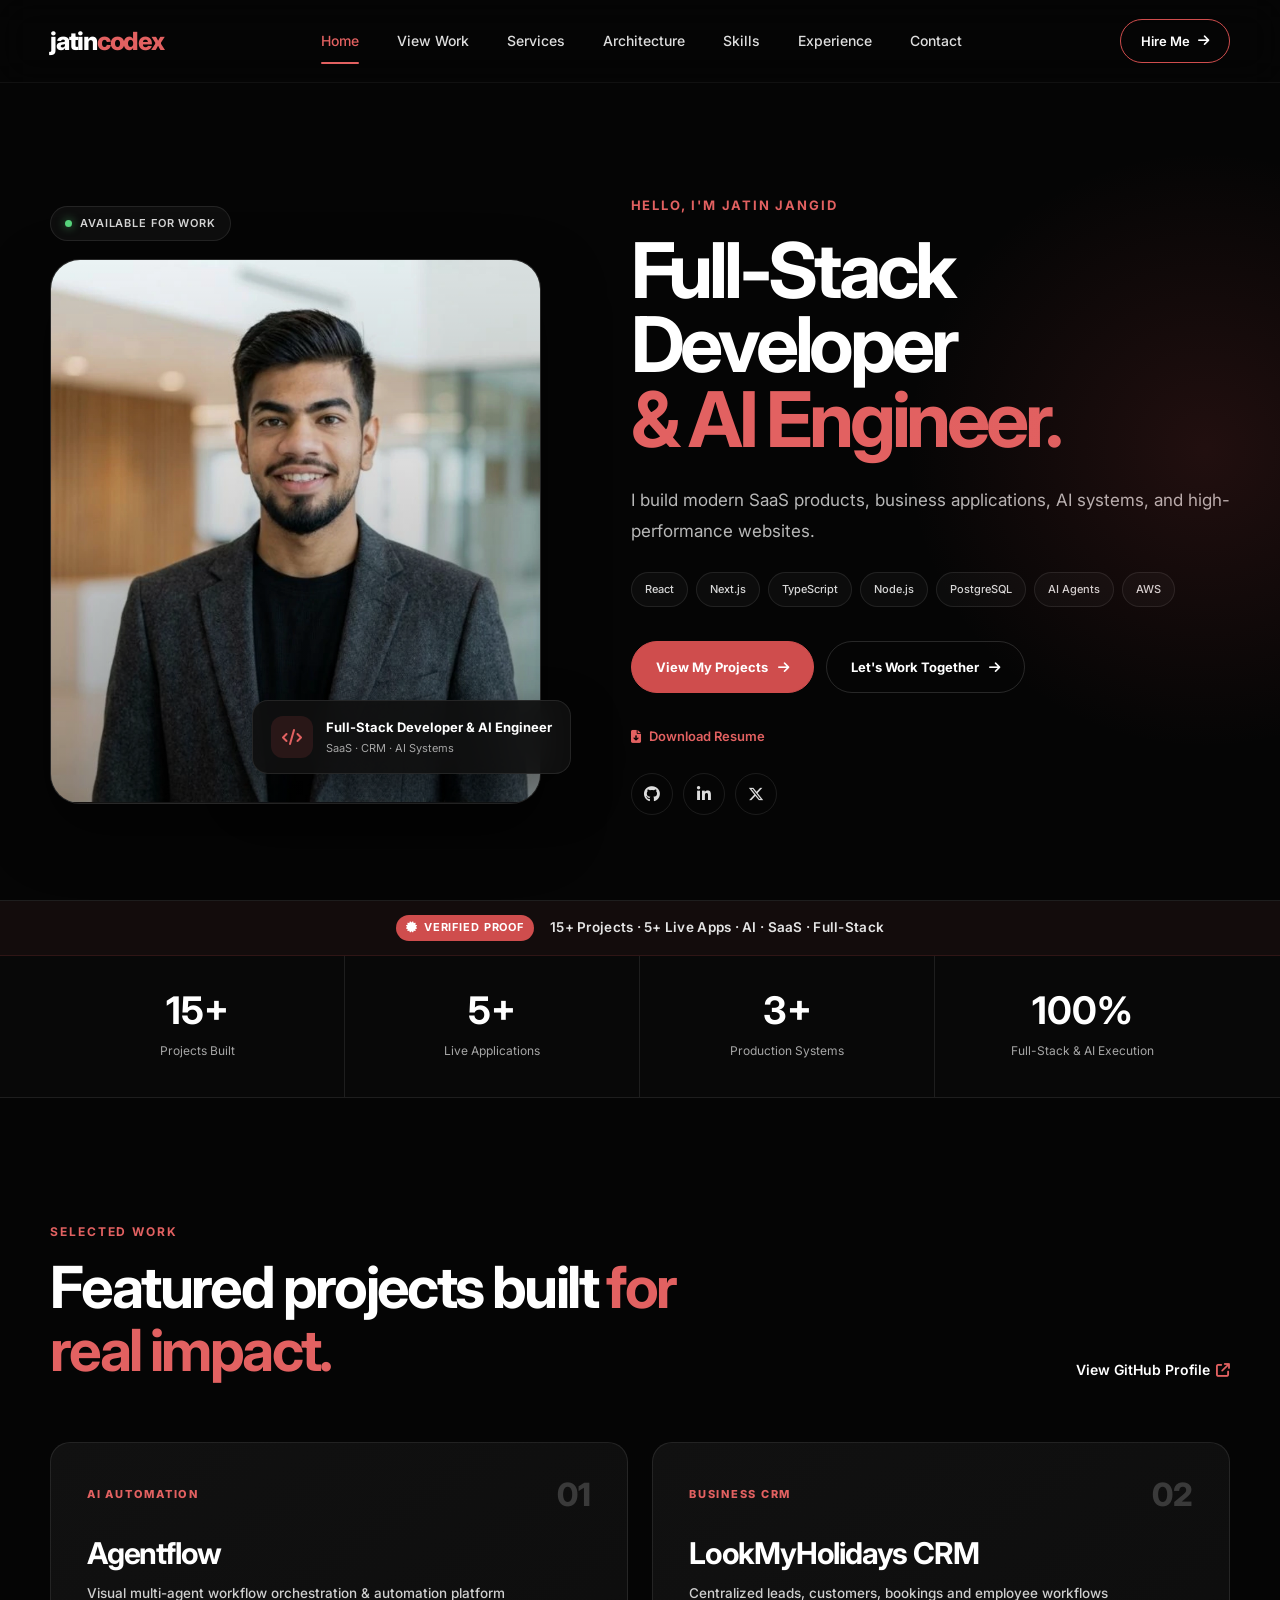
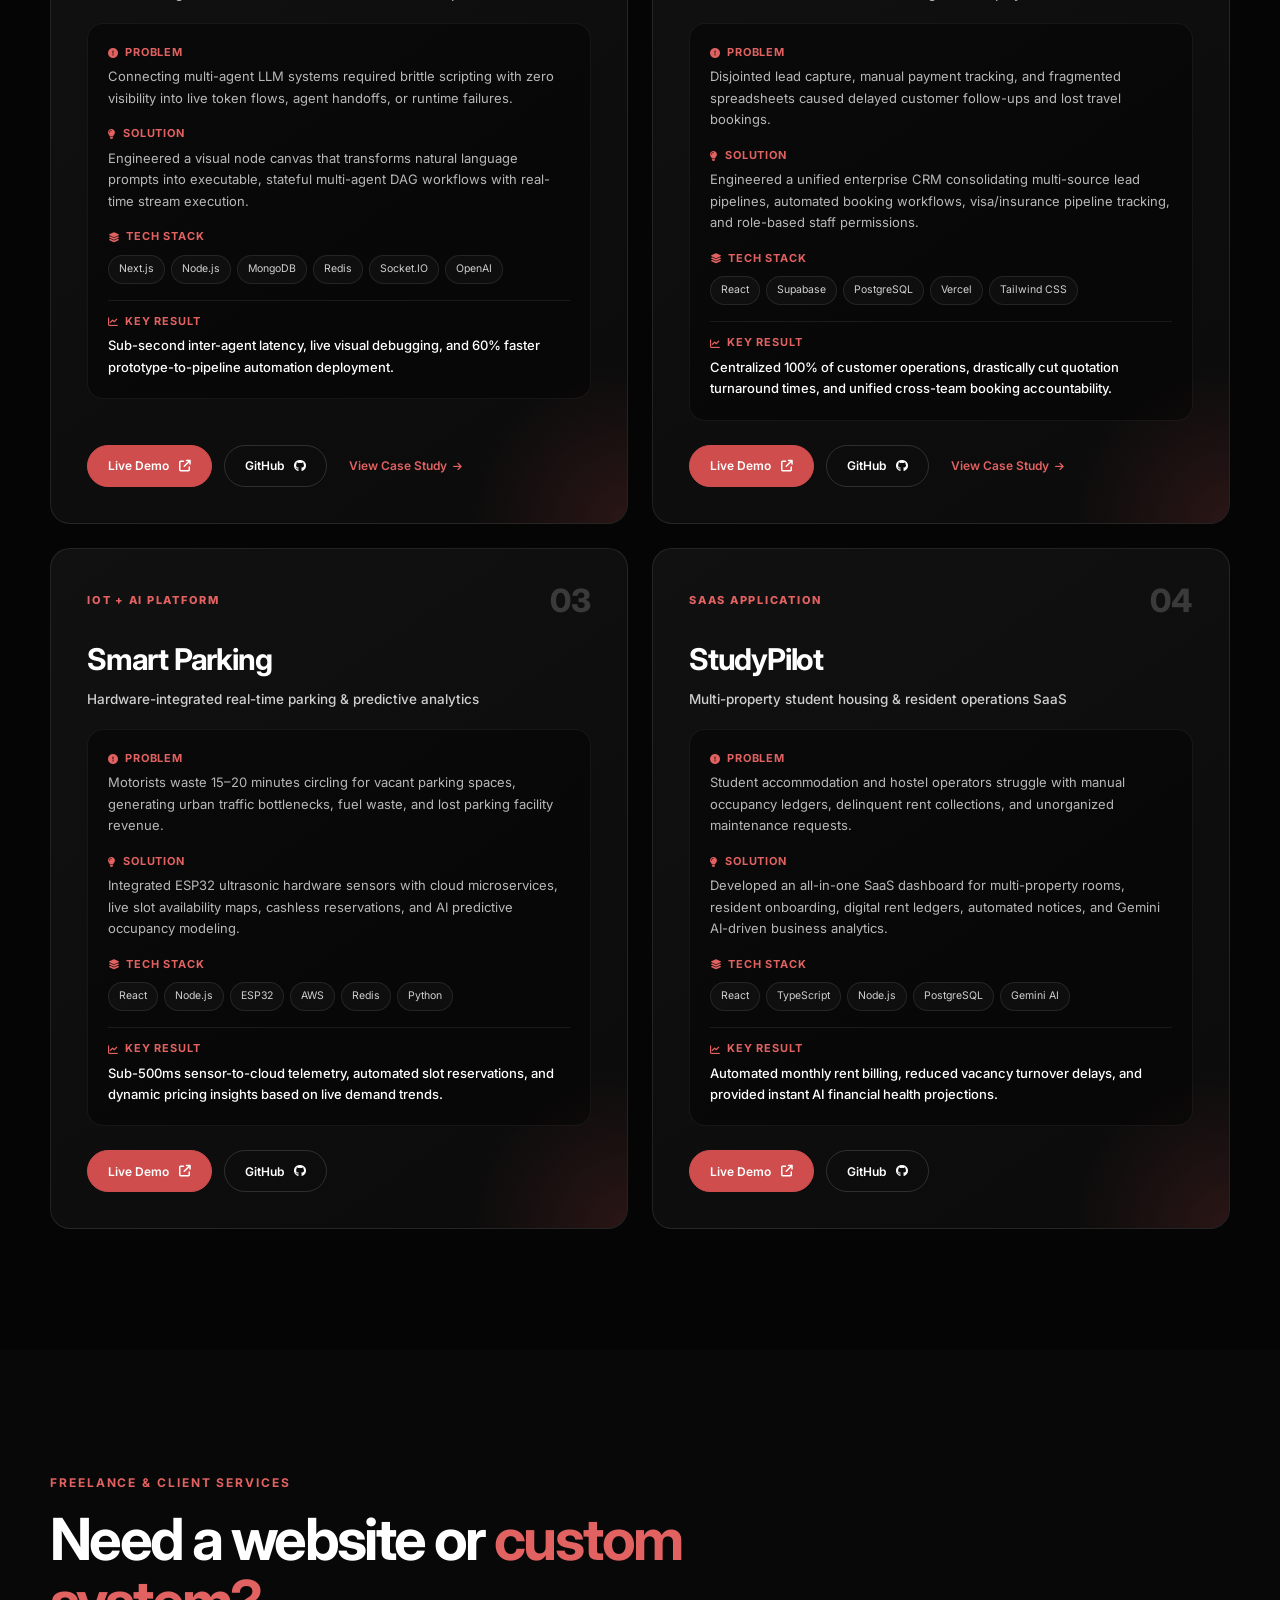
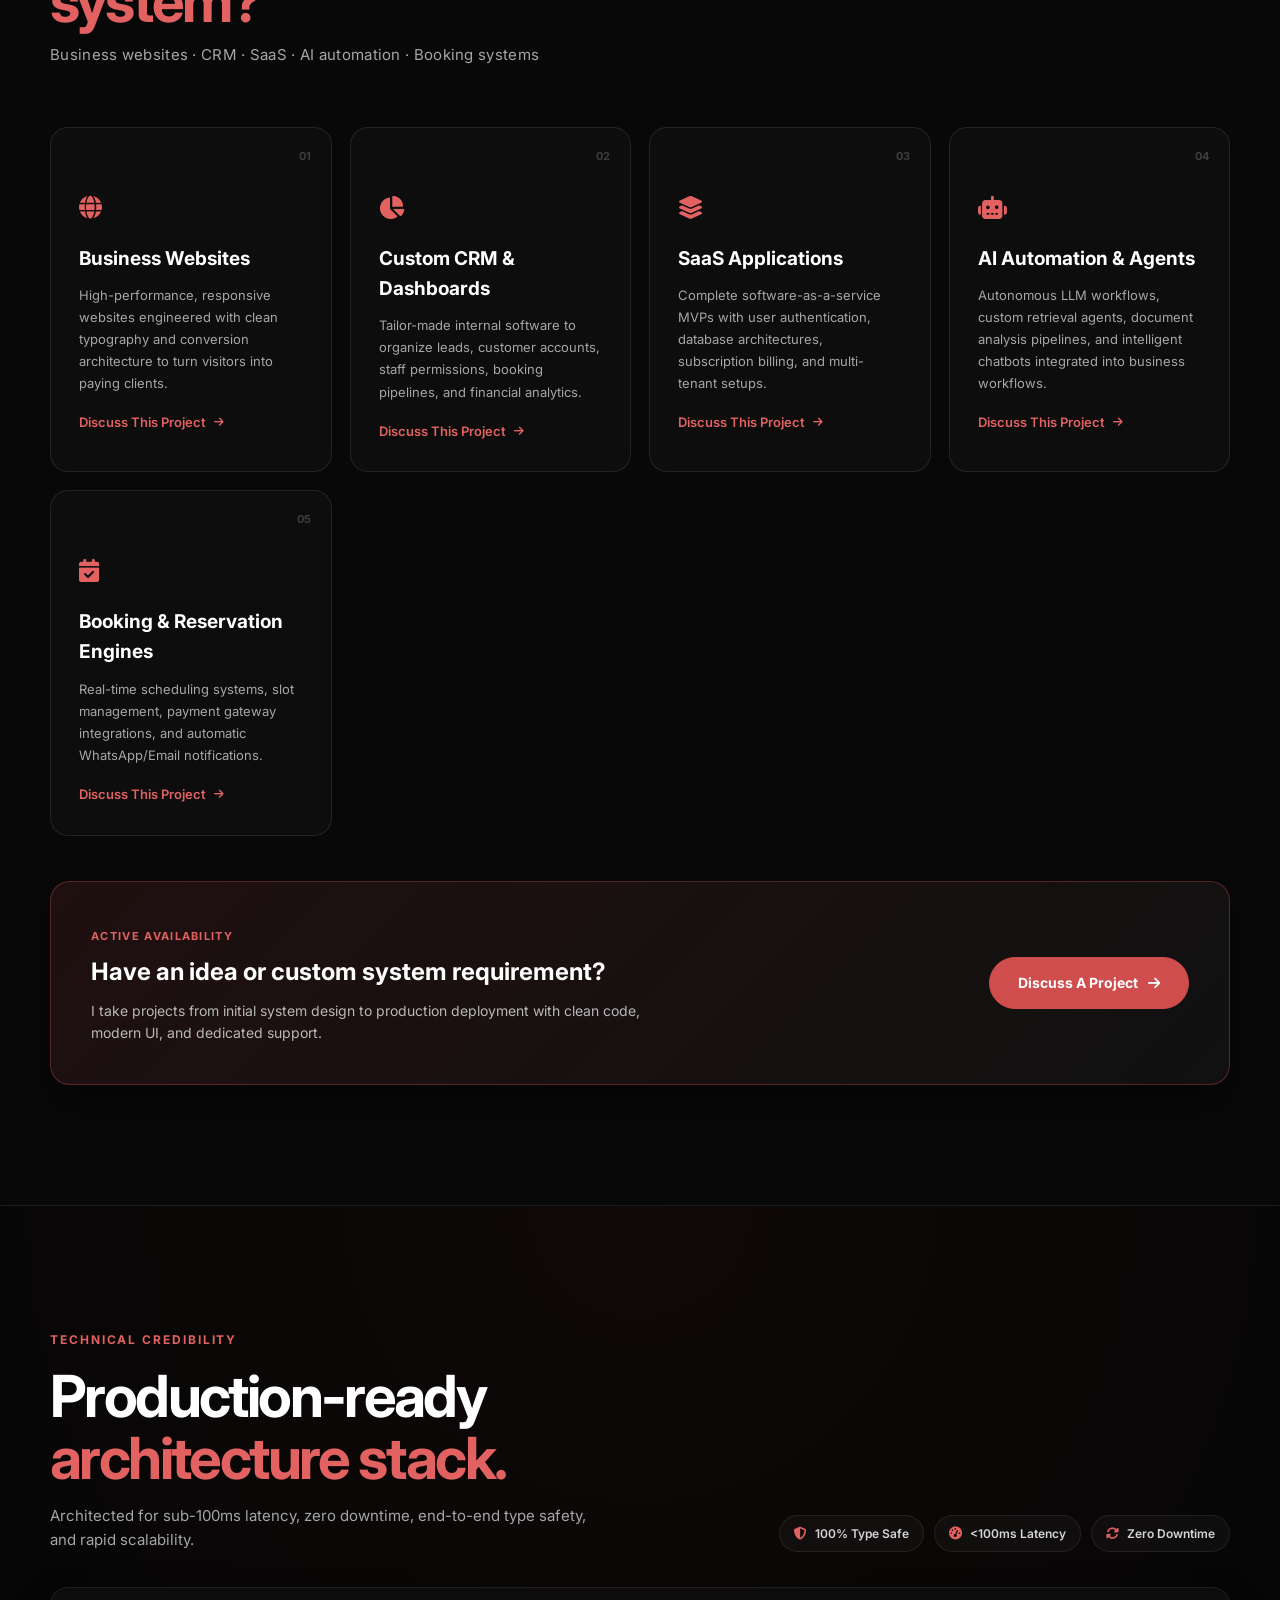
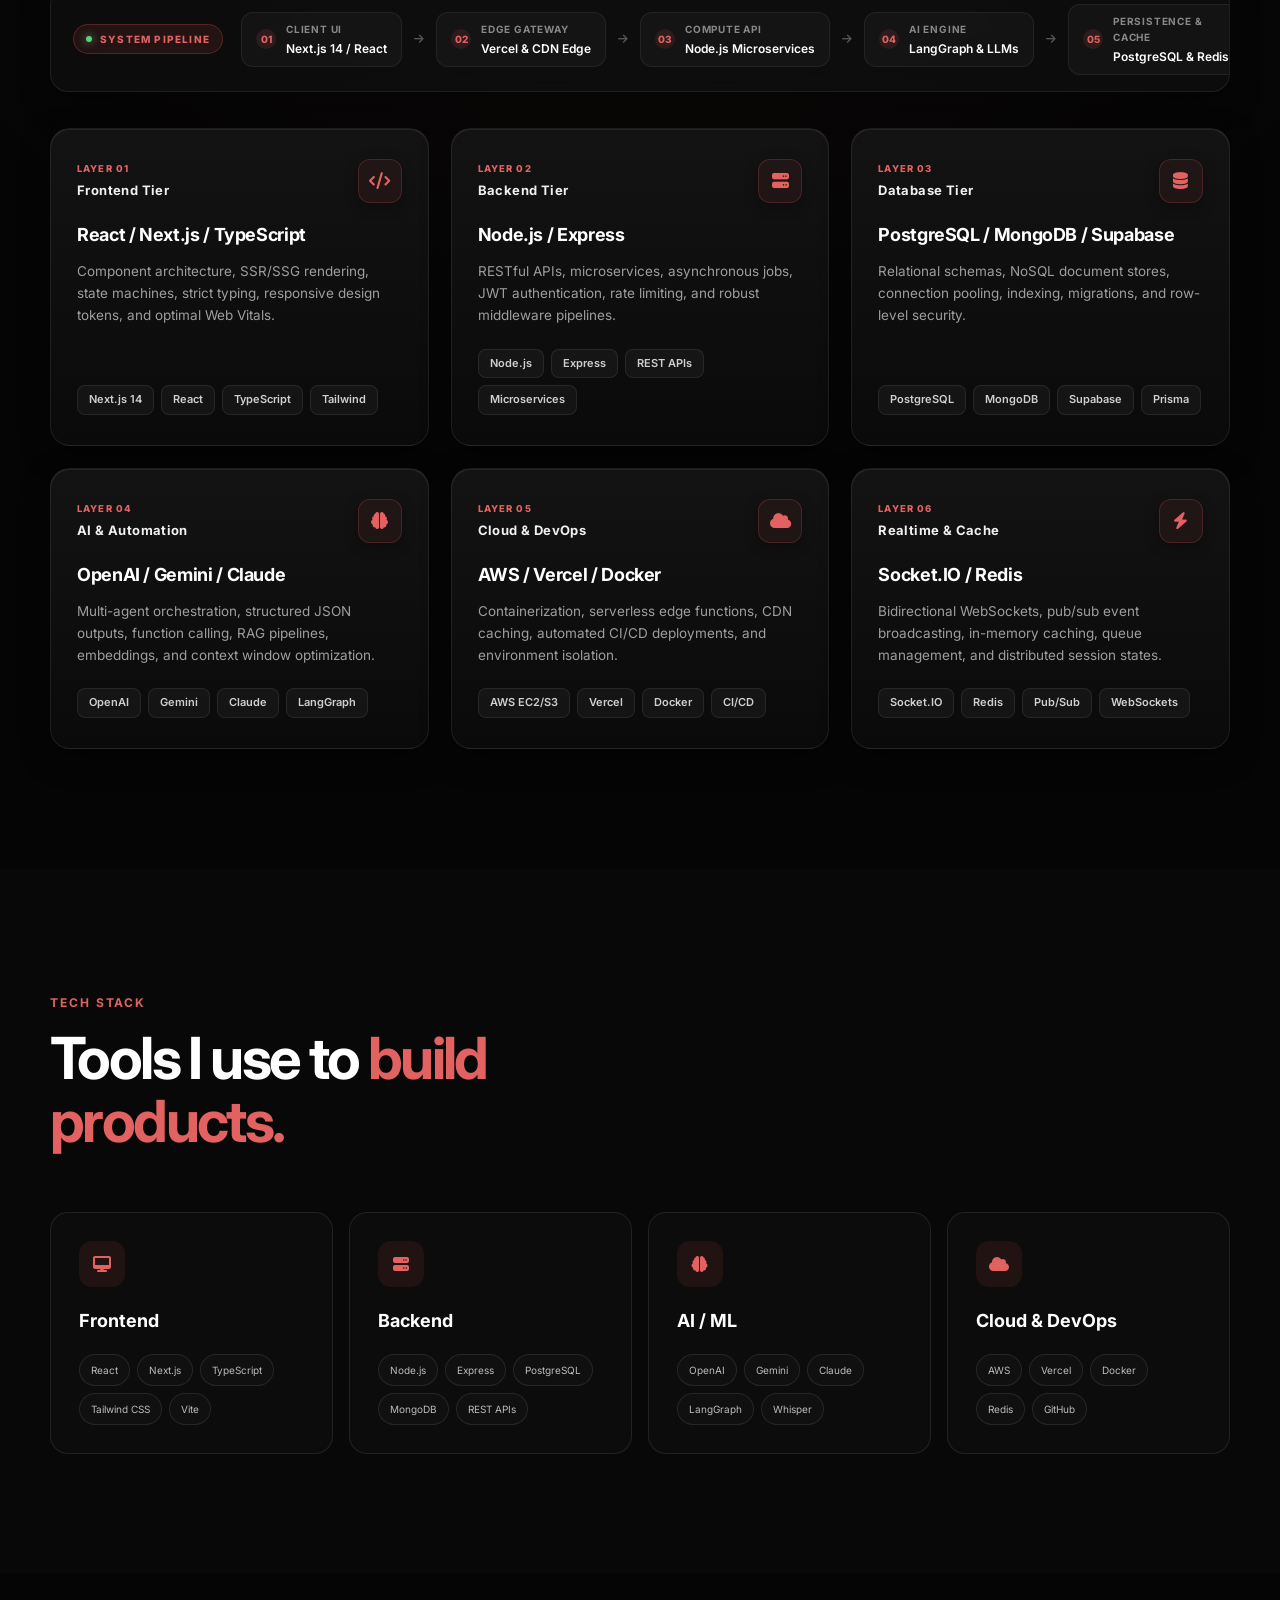
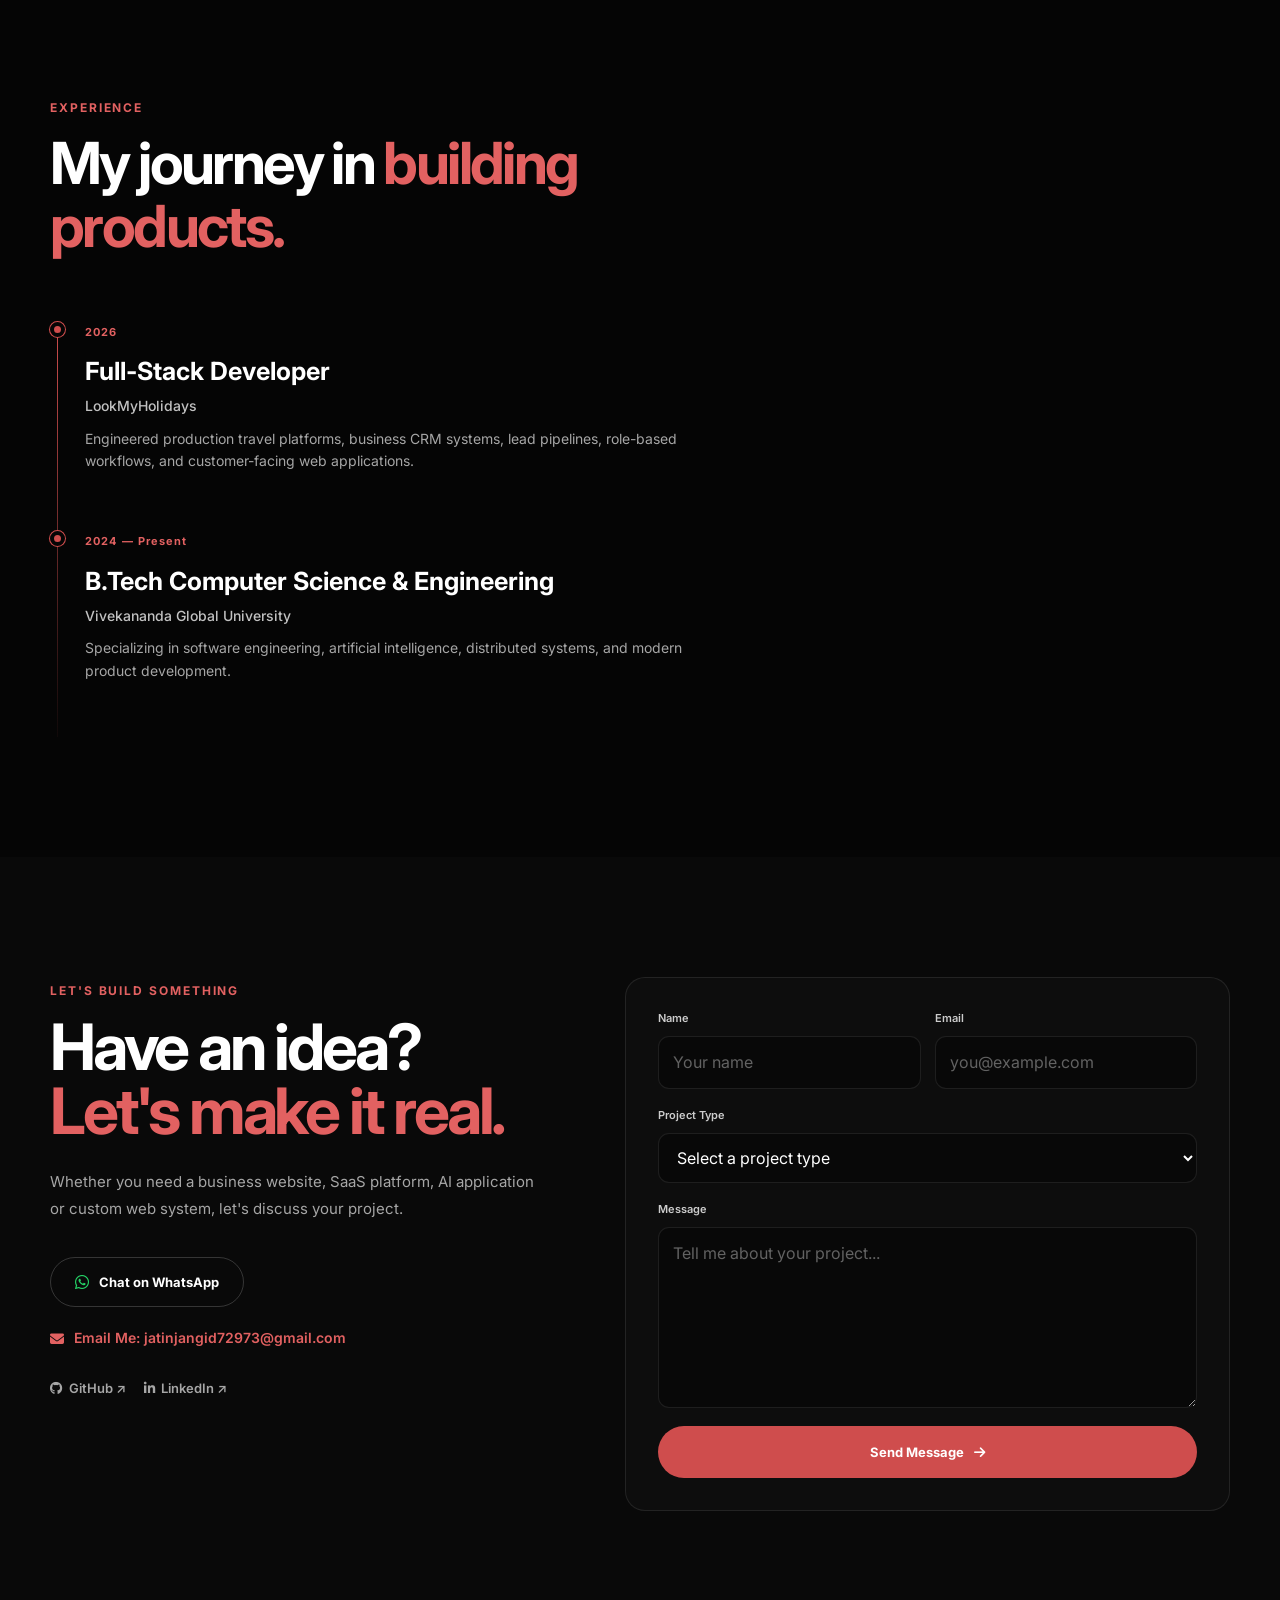
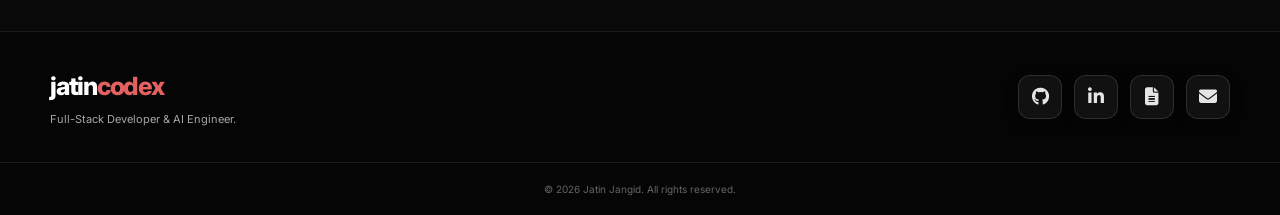
==== commit 062322b7: "feat: update hero section with new headshot portrait photo" ====
--- a/index.html
+++ b/index.html
@@ -35,7 +35,7 @@
     href="https://cdnjs.cloudflare.com/ajax/libs/font-awesome/6.5.2/css/all.min.css"
   />
 
-  <link rel="stylesheet" href="style.css?v=2.5" />
+  <link rel="stylesheet" href="style.css?v=2.7" />
 </head>
 
 <body>
@@ -89,13 +89,13 @@
 
           <div class="image-frame">
             <picture>
-              <source srcset="jatin.webp" type="image/webp" />
+              <source srcset="jatin.webp?v=3" type="image/webp" />
               <img
-                src="profile.jpg"
+                src="profile.jpg?v=3"
                 alt="Jatin Jangid"
                 loading="eager"
                 fetchpriority="high"
-                onerror="this.src='profile.jpg'"
+                onerror="this.src='profile.jpg?v=3'"
               />
             </picture>
           </div>
@@ -1213,98 +1213,158 @@
 
         <form class="contact-form" action="https://formspree.io/f/mkjobrng" method="POST">
 
-          <div class="input-row">
+          <!-- Normal Form State -->
+          <div class="form-fields-wrap" id="formFieldsWrap">
+
+            <div class="input-row">
+
+              <div class="input-group">
+                <label for="name">Name</label>
+                <input
+                  id="name"
+                  name="name"
+                  type="text"
+                  placeholder="Your name"
+                  required
+                />
+              </div>
+
+              <div class="input-group">
+                <label for="email">Email</label>
+                <input
+                  id="email"
+                  name="email"
+                  type="email"
+                  placeholder="you@example.com"
+                  required
+                />
+              </div>
+
+            </div>
+
 
             <div class="input-group">
-              <label for="name">Name</label>
-              <input
-                id="name"
-                name="name"
-                type="text"
-                placeholder="Your name"
+
+              <label for="project">
+                Project Type
+              </label>
+
+              <select id="project" name="project">
+
+                <option value="">
+                  Select a project type
+                </option>
+
+                <option value="Business Website">
+                  Business Website
+                </option>
+
+                <option value="Custom CRM / Dashboard">
+                  Custom CRM / Dashboard
+                </option>
+
+                <option value="SaaS Application">
+                  SaaS Application
+                </option>
+
+                <option value="AI Automation / System">
+                  AI Automation / System
+                </option>
+
+                <option value="Booking / Reservation Engine">
+                  Booking / Reservation Engine
+                </option>
+
+                <option value="Other Custom Software">
+                  Other Custom Software
+                </option>
+
+              </select>
+
+            </div>
+
+
+            <div class="input-group">
+
+              <label for="message">
+                Message
+              </label>
+
+              <textarea
+                id="message"
+                name="message"
+                rows="6"
+                placeholder="Tell me about your project..."
                 required
-              />
-            </div>
-
-            <div class="input-group">
-              <label for="email">Email</label>
-              <input
-                id="email"
-                name="email"
-                type="email"
-                placeholder="you@example.com"
-                required
-              />
-            </div>
-
-          </div>
-
-
-          <div class="input-group">
-
-            <label for="project">
-              Project Type
-            </label>
-
-            <select id="project" name="project">
-
-              <option value="">
-                Select a project type
-              </option>
-
-              <option value="Business Website">
-                Business Website
-              </option>
-
-              <option value="Custom CRM / Dashboard">
-                Custom CRM / Dashboard
-              </option>
-
-              <option value="SaaS Application">
-                SaaS Application
-              </option>
-
-              <option value="AI Automation / System">
-                AI Automation / System
-              </option>
-
-              <option value="Booking / Reservation Engine">
-                Booking / Reservation Engine
-              </option>
-
-              <option value="Other Custom Software">
-                Other Custom Software
-              </option>
-
-            </select>
-
-          </div>
-
-
-          <div class="input-group">
-
-            <label for="message">
-              Message
-            </label>
-
-            <textarea
-              id="message"
-              name="message"
-              rows="6"
-              placeholder="Tell me about your project..."
-              required
-            ></textarea>
-
-          </div>
-
-
-          <button
-            type="submit"
-            class="btn btn-primary submit-btn"
-          >
-            Send Message
-            <i class="fa-solid fa-arrow-right"></i>
-          </button>
+              ></textarea>
+
+            </div>
+
+
+            <button
+              type="submit"
+              class="btn btn-primary submit-btn"
+            >
+              Send Message
+              <i class="fa-solid fa-arrow-right"></i>
+            </button>
+
+          </div>
+
+          <!-- Celebratory Thank You State -->
+          <div class="form-success-card" id="formSuccessCard" style="display: none;">
+
+            <div class="success-icon-wrap">
+              <div class="success-icon-halo"></div>
+              <div class="success-icon">
+                <i class="fa-solid fa-check"></i>
+              </div>
+            </div>
+
+            <span class="success-badge">INQUIRY DELIVERED</span>
+
+            <h3 class="success-title">
+              Thank you, <span id="successUserName">there</span>! 🎉
+            </h3>
+
+            <p class="success-desc">
+              Your message has been delivered directly to my inbox. I review every submission personally and will reply to your email shortly.
+            </p>
+
+            <div class="success-meta-box">
+              <div class="meta-item">
+                <i class="fa-solid fa-clock"></i>
+                <div>
+                  <small>Expected Response</small>
+                  <strong>Within 2–4 hours</strong>
+                </div>
+              </div>
+
+              <div class="meta-item">
+                <i class="fa-solid fa-circle-check"></i>
+                <div>
+                  <small>Status</small>
+                  <strong class="status-live-text">Queued &amp; Verified</strong>
+                </div>
+              </div>
+            </div>
+
+            <div class="success-actions">
+              <a
+                href="https://wa.me/?text=Hi%20Jatin,%20I%20just%20sent%20a%20project%20inquiry%20via%20your%20portfolio!"
+                target="_blank"
+                rel="noopener noreferrer"
+                class="btn btn-primary success-wa-btn"
+              >
+                <i class="fa-brands fa-whatsapp"></i> Chat on WhatsApp Now
+              </a>
+
+              <button type="button" class="btn btn-outline" id="resetFormBtn">
+                <i class="fa-solid fa-arrow-rotate-left"></i> Send Another Message
+              </button>
+            </div>
+
+          </div>
 
         </form>
 
@@ -1473,8 +1533,39 @@
       });
     });
 
-    // In-page AJAX contact form handler to prevent Formspree redirects
+    // Confetti burst animation for form success
+    function triggerFormConfetti() {
+      const container = document.querySelector('.contact-form');
+      if (!container) return;
+      const colors = ['#cf4d4d', '#57d47c', '#ffffff', '#ffd166', '#64dfdf'];
+      for (let i = 0; i < 45; i++) {
+        const conf = document.createElement('div');
+        conf.className = 'confetti-particle';
+        conf.style.left = (15 + Math.random() * 70) + '%';
+        conf.style.backgroundColor = colors[Math.floor(Math.random() * colors.length)];
+        conf.style.setProperty('--dx', (Math.random() * 260 - 130) + 'px');
+        conf.style.setProperty('--dy', (-60 - Math.random() * 160) + 'px');
+        conf.style.setProperty('--rot', (Math.random() * 720 - 360) + 'deg');
+        container.appendChild(conf);
+        setTimeout(() => conf.remove(), 1300);
+      }
+    }
+
+    // In-page AJAX contact form handler
     const contactForm = document.querySelector('.contact-form');
+    const formFieldsWrap = document.getElementById('formFieldsWrap');
+    const formSuccessCard = document.getElementById('formSuccessCard');
+    const resetFormBtn = document.getElementById('resetFormBtn');
+
+    if (resetFormBtn && formFieldsWrap && formSuccessCard) {
+      resetFormBtn.addEventListener('click', () => {
+        formSuccessCard.style.display = 'none';
+        formFieldsWrap.style.display = 'block';
+        const nameField = document.getElementById('name');
+        if (nameField) setTimeout(() => nameField.focus(), 200);
+      });
+    }
+
     if (contactForm) {
       contactForm.addEventListener('submit', async (e) => {
         e.preventDefault();
@@ -1488,18 +1579,12 @@
         const message = document.getElementById('message')?.value || '';
 
         let statusBox = document.getElementById('formStatusBox');
-        if (!statusBox) {
-          statusBox = document.createElement('div');
-          statusBox.id = 'formStatusBox';
-          statusBox.className = 'form-status-box';
-          contactForm.appendChild(statusBox);
-        }
 
         if (submitBtn) {
           submitBtn.disabled = true;
-          submitBtn.innerHTML = '<i class="fa-solid fa-spinner fa-spin"></i> Sending...';
+          submitBtn.innerHTML = '<i class="fa-solid fa-spinner fa-spin"></i> Delivering message...';
         }
-        statusBox.style.display = 'none';
+        if (statusBox) statusBox.style.display = 'none';
 
         const formData = new FormData(contactForm);
         let success = false;
@@ -1518,12 +1603,25 @@
         }
 
         if (success) {
-          statusBox.className = 'form-status-box form-status-success';
-          statusBox.innerHTML = '<i class="fa-solid fa-circle-check"></i> Thank you, ' + name + '! Your message has been sent successfully. I will get back to you shortly.';
-          statusBox.style.display = 'flex';
+          // Celebratory Thank You State
+          const successUserName = document.getElementById('successUserName');
+          if (successUserName) {
+            successUserName.textContent = name.trim() || 'there';
+          }
+          if (formFieldsWrap) formFieldsWrap.style.display = 'none';
+          if (formSuccessCard) {
+            formSuccessCard.style.display = 'flex';
+          }
+          triggerFormConfetti();
           contactForm.reset();
         } else {
-          // Graceful fallback: Formspree endpoint not yet verified or failed
+          // Fallback if network drops or Formspree limit reached
+          if (!statusBox) {
+            statusBox = document.createElement('div');
+            statusBox.id = 'formStatusBox';
+            statusBox.className = 'form-status-box';
+            contactForm.appendChild(statusBox);
+          }
           const mailtoUrl = `mailto:jatinjangid72973@gmail.com?subject=${encodeURIComponent('Project Inquiry: ' + project + ' from ' + name)}&body=${encodeURIComponent('Name: ' + name + '\nEmail: ' + email + '\nProject Type: ' + project + '\n\nMessage:\n' + message)}`;
           const waUrl = `https://wa.me/?text=${encodeURIComponent('Hi Jatin, I sent a project inquiry:\nName: ' + name + '\nProject: ' + project + '\nMessage: ' + message)}`;
 
@@ -1546,7 +1644,6 @@
             </div>
           `;
           statusBox.style.display = 'flex';
-          // Trigger mail client as fallback
           window.location.href = mailtoUrl;
         }
 
--- a/style.css
+++ b/style.css
@@ -1786,6 +1786,192 @@
   display: flex;
   gap: 10px;
   flex-wrap: wrap;
+}
+
+/* CELEBRATORY THANK YOU CARD STATE */
+
+.contact-form {
+  position: relative;
+  overflow: hidden;
+}
+
+.form-success-card {
+  display: flex;
+  flex-direction: column;
+  align-items: center;
+  text-align: center;
+  padding: 30px 14px 20px;
+  animation: successCardPop 0.45s cubic-bezier(0.16, 1, 0.3, 1) forwards;
+}
+
+@keyframes successCardPop {
+  0% {
+    opacity: 0;
+    transform: scale(0.92) translateY(12px);
+  }
+  100% {
+    opacity: 1;
+    transform: scale(1) translateY(0);
+  }
+}
+
+.success-icon-wrap {
+  position: relative;
+  width: 76px;
+  height: 76px;
+  margin-bottom: 22px;
+  display: grid;
+  place-items: center;
+}
+
+.success-icon-halo {
+  position: absolute;
+  inset: -12px;
+  border-radius: 50%;
+  background: radial-gradient(circle, rgba(87, 212, 124, 0.3) 0%, transparent 70%);
+  animation: pulseHalo 2s infinite ease-in-out;
+}
+
+@keyframes pulseHalo {
+  0%, 100% {
+    transform: scale(1);
+    opacity: 0.8;
+  }
+  50% {
+    transform: scale(1.35);
+    opacity: 0.4;
+  }
+}
+
+.success-icon {
+  width: 76px;
+  height: 76px;
+  border-radius: 50%;
+  background: linear-gradient(135deg, rgba(87, 212, 124, 0.22) 0%, rgba(87, 212, 124, 0.06) 100%);
+  border: 2px solid #57d47c;
+  display: grid;
+  place-items: center;
+  color: #57d47c;
+  font-size: 32px;
+  box-shadow: 0 0 32px rgba(87, 212, 124, 0.4);
+}
+
+.success-badge {
+  display: inline-block;
+  padding: 5px 13px;
+  background: rgba(87, 212, 124, 0.12);
+  border: 1px solid rgba(87, 212, 124, 0.32);
+  border-radius: 999px;
+  font-size: 10px;
+  font-weight: 800;
+  letter-spacing: 0.12em;
+  color: #57d47c;
+  margin-bottom: 12px;
+}
+
+.success-title {
+  font-size: 26px;
+  font-weight: 800;
+  color: #ffffff;
+  letter-spacing: -0.03em;
+  margin-bottom: 10px;
+}
+
+.success-desc {
+  color: #a8a8a8;
+  font-size: 14px;
+  line-height: 1.65;
+  max-width: 440px;
+  margin: 0 auto 26px;
+}
+
+.success-meta-box {
+  display: grid;
+  grid-template-columns: repeat(2, 1fr);
+  gap: 12px;
+  width: 100%;
+  max-width: 440px;
+  background: rgba(255, 255, 255, 0.025);
+  border: 1px solid rgba(255, 255, 255, 0.08);
+  border-radius: 14px;
+  padding: 14px 18px;
+  margin-bottom: 26px;
+  text-align: left;
+}
+
+.meta-item {
+  display: flex;
+  align-items: center;
+  gap: 12px;
+}
+
+.meta-item i {
+  color: #57d47c;
+  font-size: 18px;
+  flex-shrink: 0;
+}
+
+.meta-item small {
+  display: block;
+  font-size: 10px;
+  text-transform: uppercase;
+  letter-spacing: 0.08em;
+  color: #777;
+  margin-bottom: 2px;
+}
+
+.meta-item strong {
+  font-size: 13px;
+  color: #ffffff;
+  font-weight: 600;
+}
+
+.status-live-text {
+  color: #57d47c !important;
+}
+
+.success-actions {
+  display: flex;
+  gap: 12px;
+  flex-wrap: wrap;
+  justify-content: center;
+  width: 100%;
+}
+
+.success-wa-btn {
+  background: #25d366 !important;
+  border-color: #25d366 !important;
+  color: #ffffff !important;
+  font-weight: 700 !important;
+}
+
+.success-wa-btn:hover {
+  background: #20ba5a !important;
+  box-shadow: 0 0 25px rgba(37, 211, 102, 0.45) !important;
+  transform: translateY(-2px);
+}
+
+/* Confetti particles */
+.confetti-particle {
+  position: absolute;
+  top: 35%;
+  width: 8px;
+  height: 12px;
+  border-radius: 2px;
+  pointer-events: none;
+  z-index: 100;
+  animation: confettiFly 1.2s cubic-bezier(0.2, 0.9, 0.3, 1) forwards;
+}
+
+@keyframes confettiFly {
+  0% {
+    opacity: 1;
+    transform: translate(0, 0) scale(1) rotate(0deg);
+  }
+  100% {
+    opacity: 0;
+    transform: translate(var(--dx), var(--dy)) scale(0.4) rotate(var(--rot));
+  }
 }
 
 
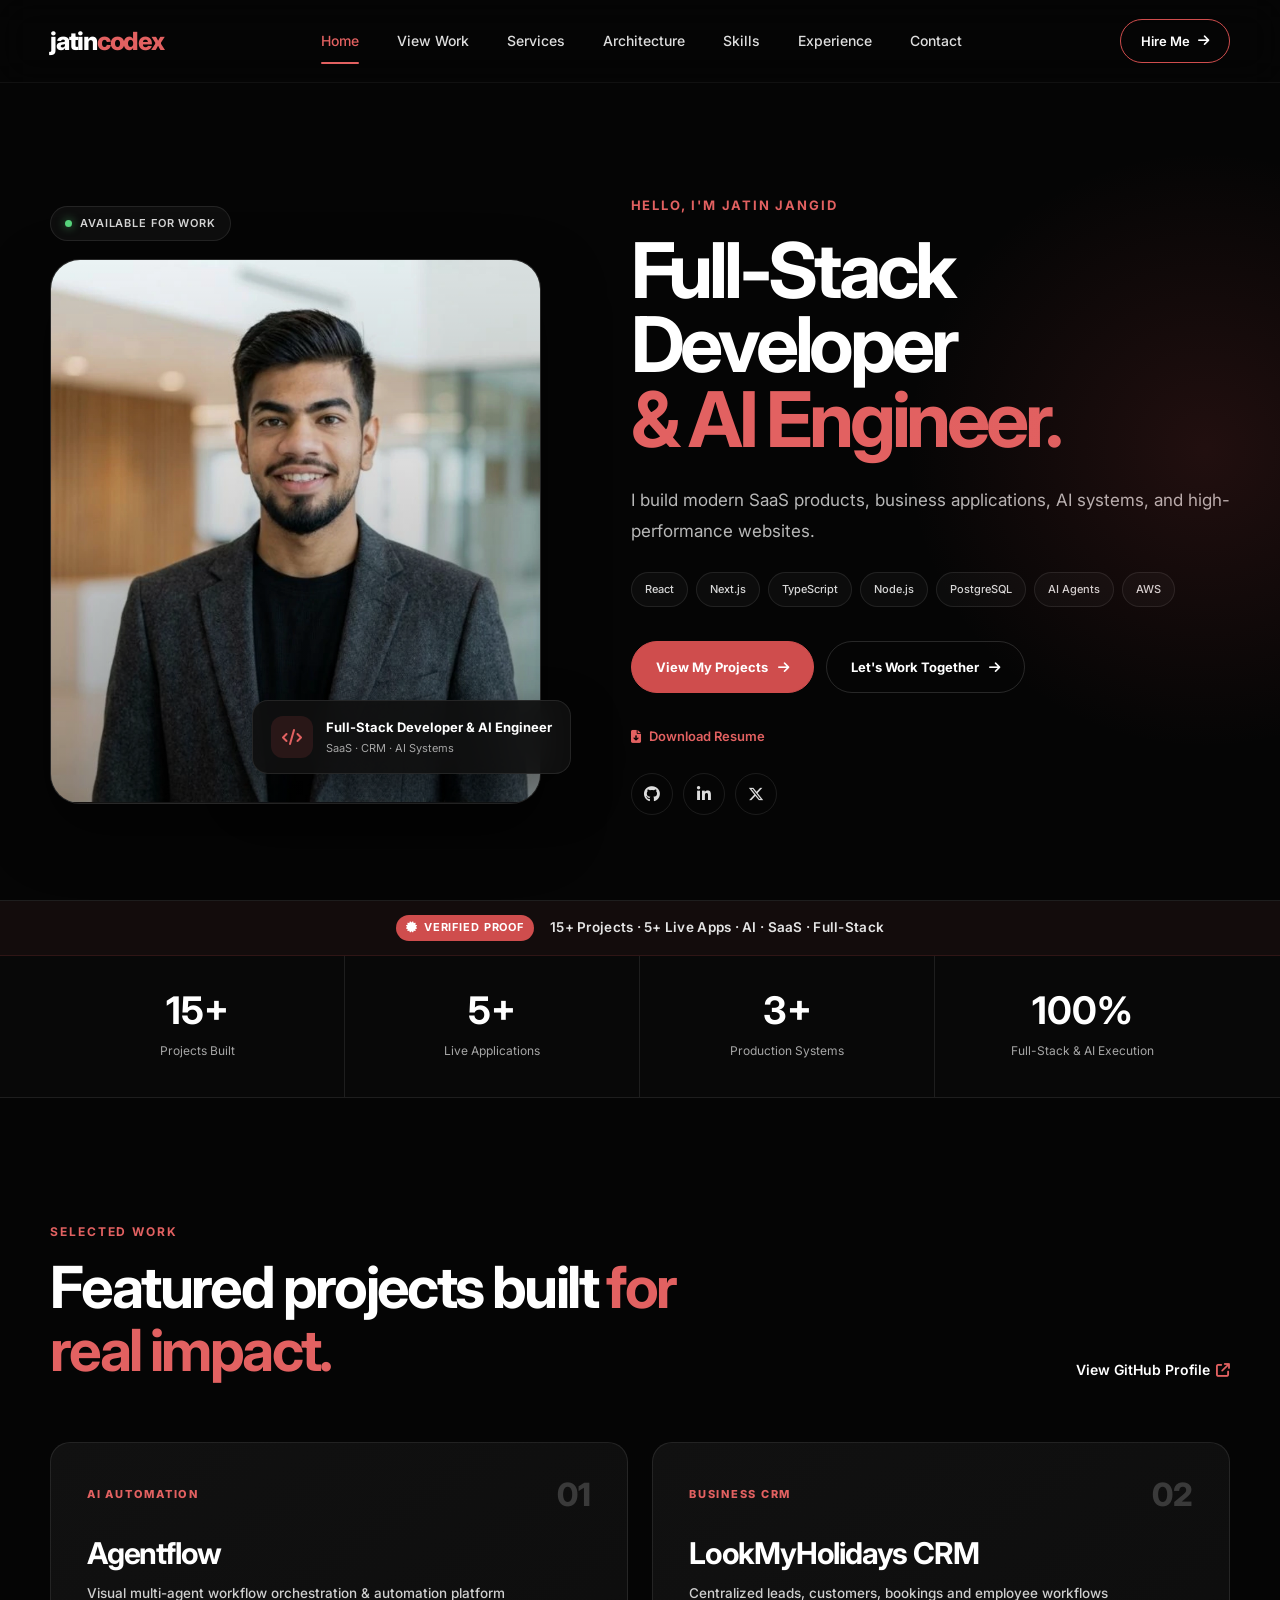
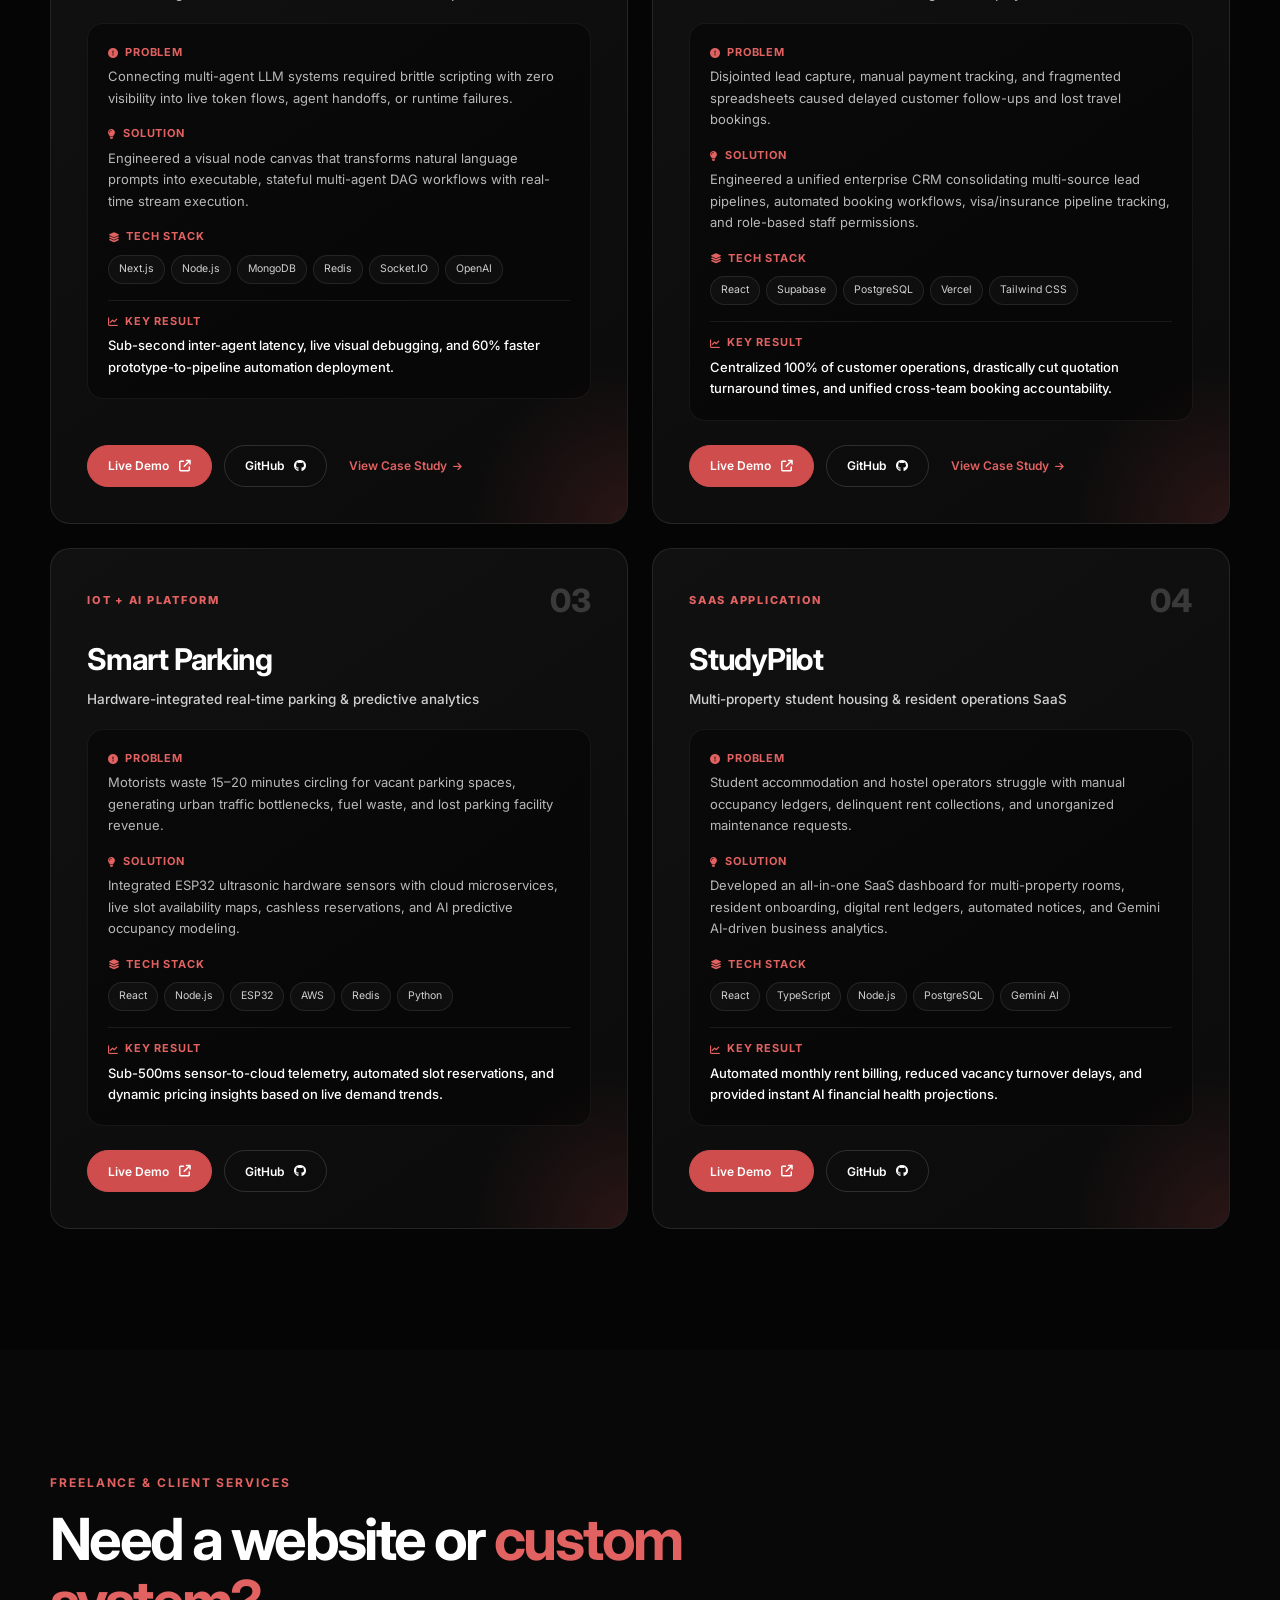
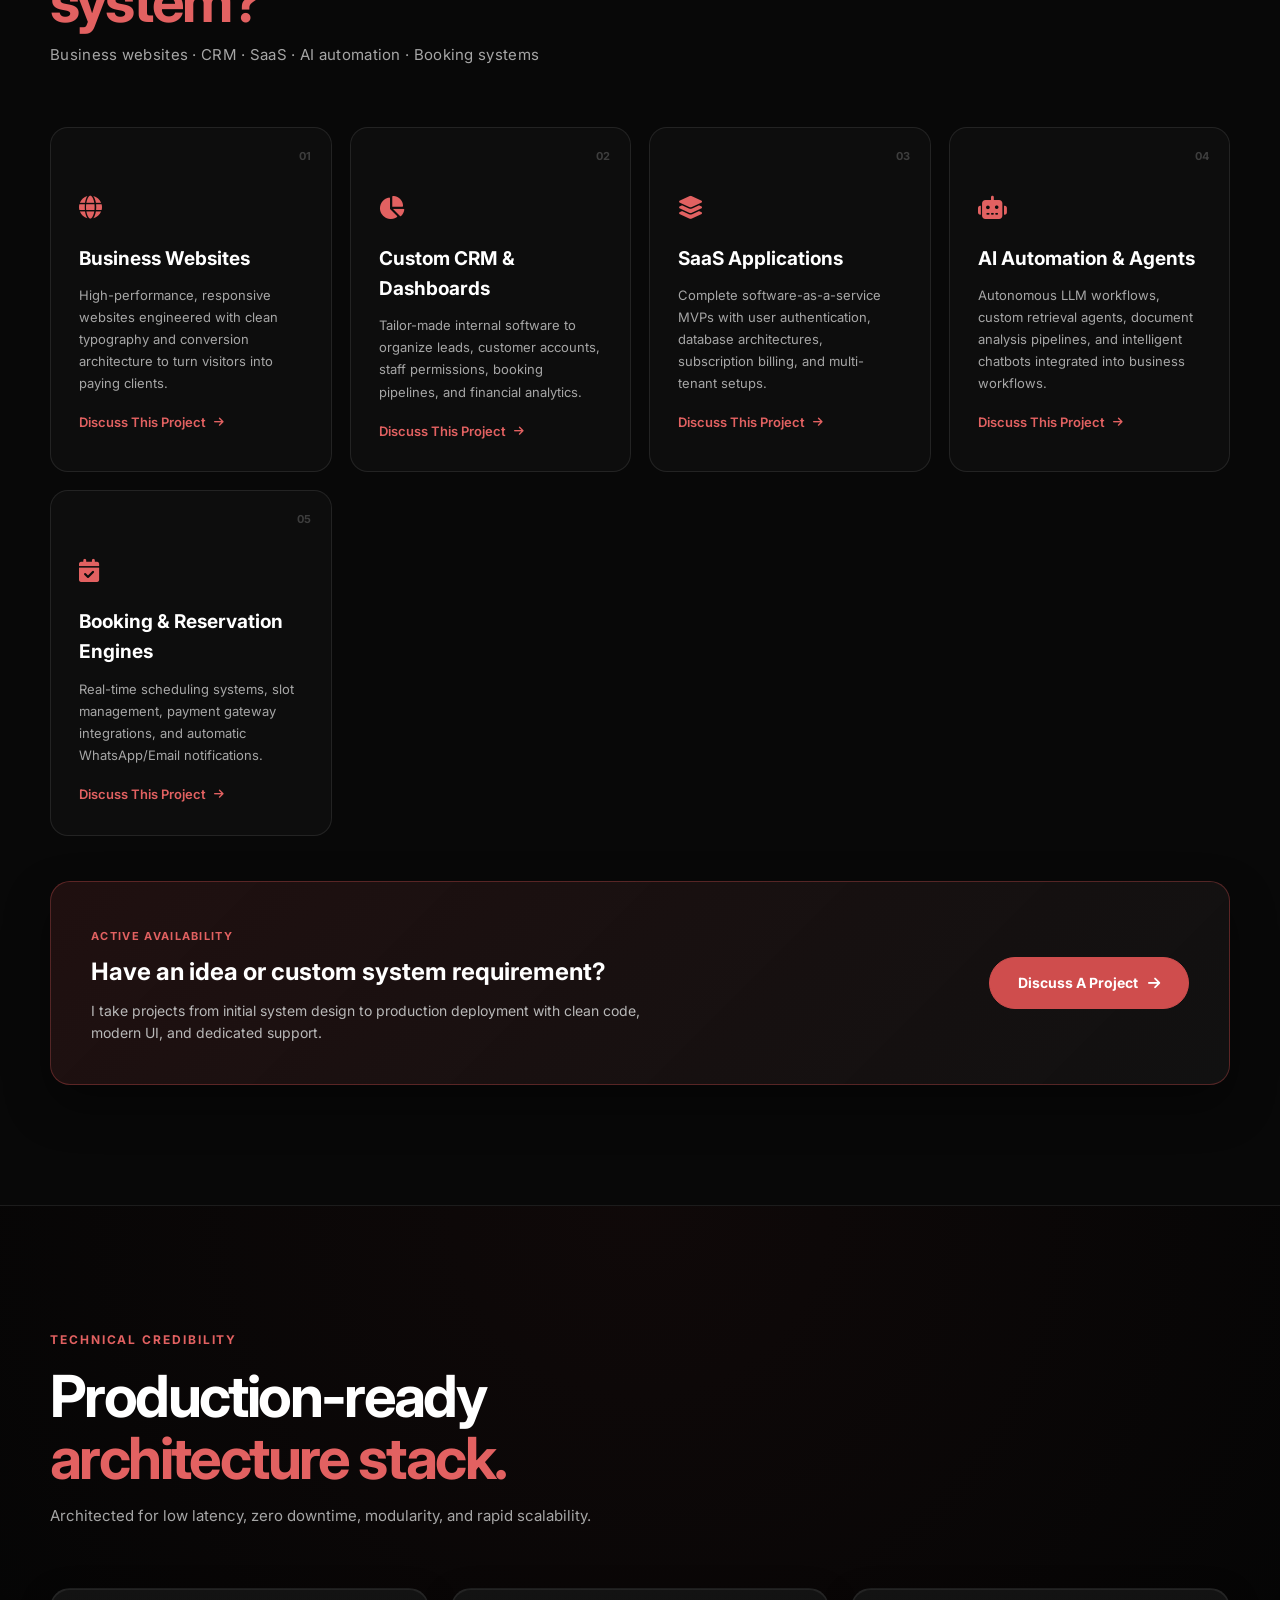
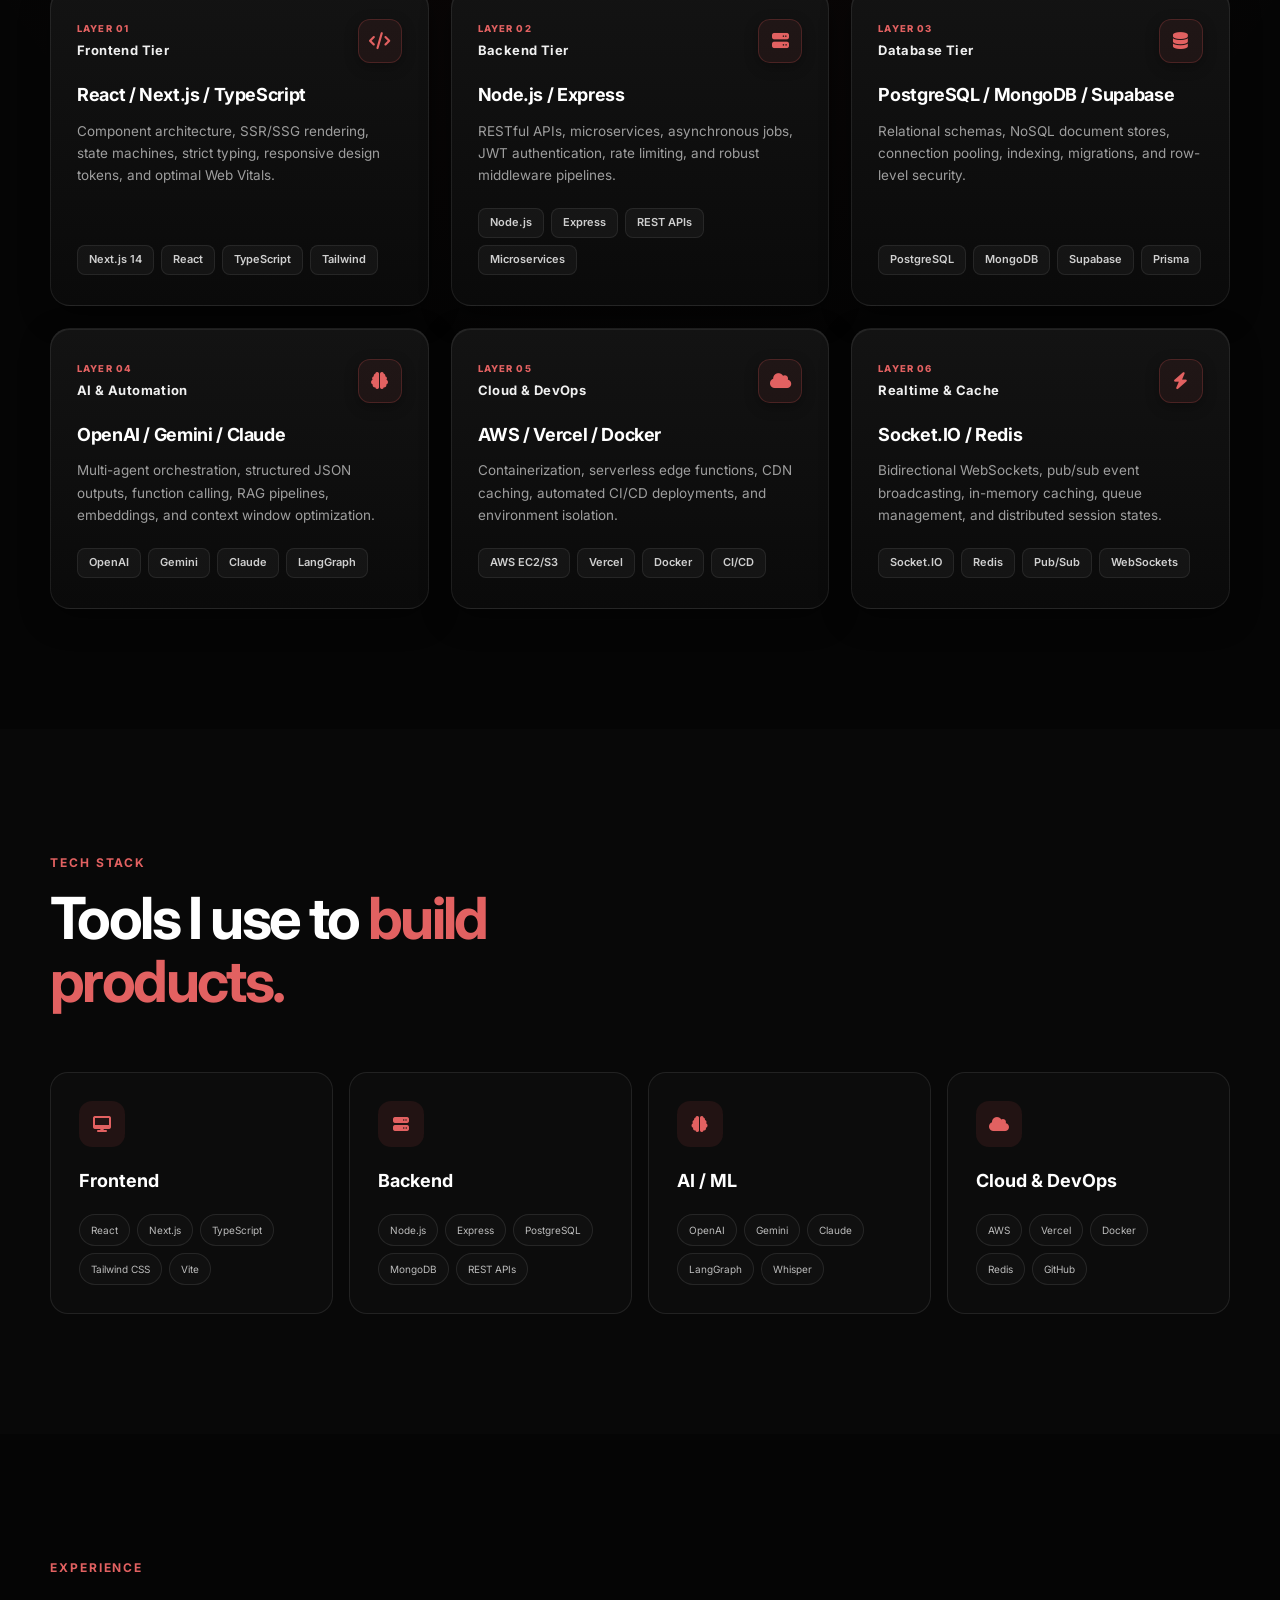
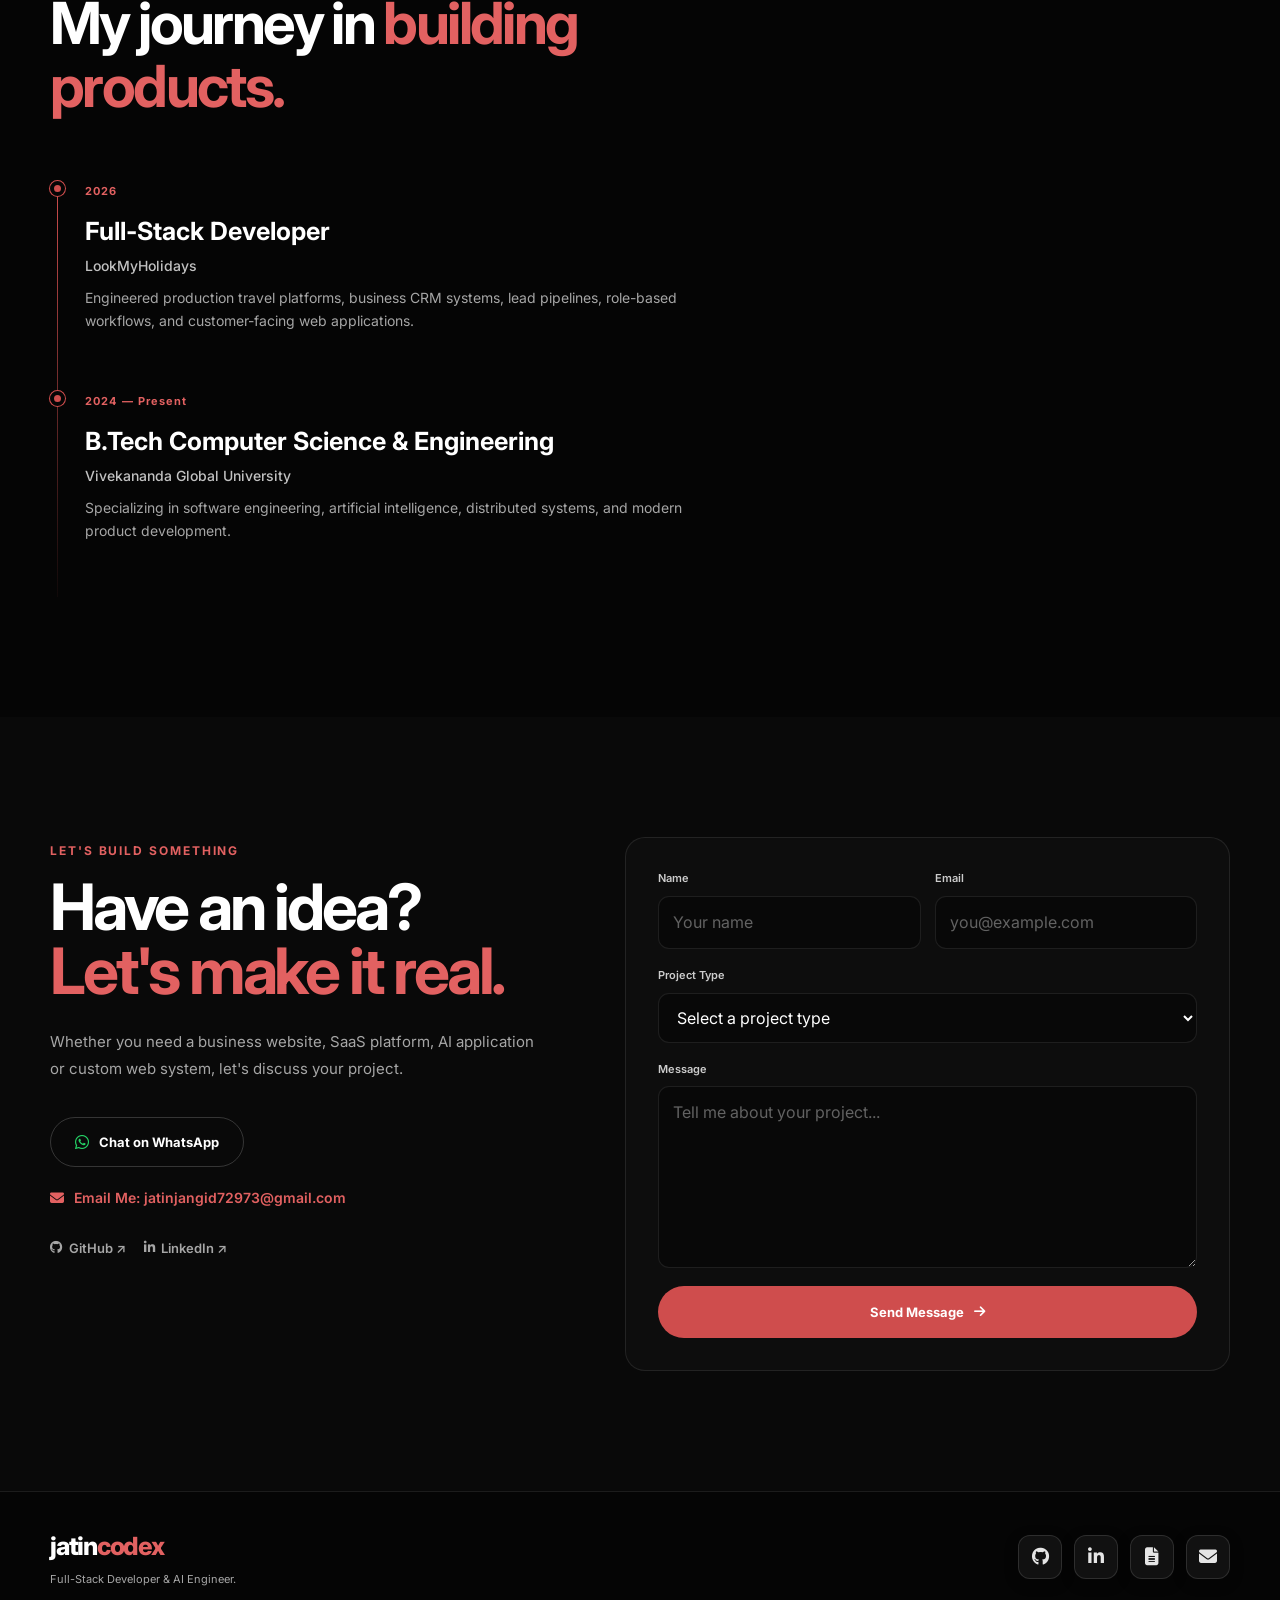
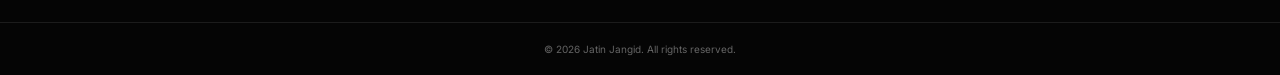
==== commit c4557778: "style: remove pipeline strip and metric pills from architecture section" ====
--- a/index.html
+++ b/index.html
@@ -35,7 +35,7 @@
     href="https://cdnjs.cloudflare.com/ajax/libs/font-awesome/6.5.2/css/all.min.css"
   />
 
-  <link rel="stylesheet" href="style.css?v=2.7" />
+  <link rel="stylesheet" href="style.css?v=2.8" />
 </head>
 
 <body>
@@ -733,7 +733,7 @@
 
       <div class="container">
 
-        <div class="section-heading architecture-heading">
+        <div class="section-heading">
 
           <div>
             <span class="section-label">TECHNICAL CREDIBILITY</span>
@@ -744,91 +744,10 @@
             </h2>
 
             <p class="architecture-subtext">
-              Architected for sub-100ms latency, zero downtime, end-to-end type safety, and rapid scalability.
+              Architected for low latency, zero downtime, modularity, and rapid scalability.
             </p>
           </div>
 
-          <div class="architecture-stats-badge">
-            <span class="arch-stat-pill">
-              <i class="fa-solid fa-shield-halved"></i>
-              <span>100% Type Safe</span>
-            </span>
-            <span class="arch-stat-pill">
-              <i class="fa-solid fa-gauge-high"></i>
-              <span>&lt;100ms Latency</span>
-            </span>
-            <span class="arch-stat-pill">
-              <i class="fa-solid fa-rotate"></i>
-              <span>Zero Downtime</span>
-            </span>
-          </div>
-
-        </div>
-
-        <!-- End-to-End System Pipeline Flow -->
-        <div class="arch-pipeline">
-          <div class="arch-pipeline-badge">
-            <span class="pulse-dot"></span>
-            <span>SYSTEM PIPELINE</span>
-          </div>
-
-          <div class="arch-pipeline-track">
-            <div class="pipeline-step">
-              <span class="step-num">01</span>
-              <div class="step-body">
-                <span class="step-role">Client UI</span>
-                <strong>Next.js 14 / React</strong>
-              </div>
-            </div>
-
-            <div class="pipeline-connector">
-              <i class="fa-solid fa-arrow-right"></i>
-            </div>
-
-            <div class="pipeline-step">
-              <span class="step-num">02</span>
-              <div class="step-body">
-                <span class="step-role">Edge Gateway</span>
-                <strong>Vercel &amp; CDN Edge</strong>
-              </div>
-            </div>
-
-            <div class="pipeline-connector">
-              <i class="fa-solid fa-arrow-right"></i>
-            </div>
-
-            <div class="pipeline-step">
-              <span class="step-num">03</span>
-              <div class="step-body">
-                <span class="step-role">Compute API</span>
-                <strong>Node.js Microservices</strong>
-              </div>
-            </div>
-
-            <div class="pipeline-connector">
-              <i class="fa-solid fa-arrow-right"></i>
-            </div>
-
-            <div class="pipeline-step">
-              <span class="step-num">04</span>
-              <div class="step-body">
-                <span class="step-role">AI Engine</span>
-                <strong>LangGraph &amp; LLMs</strong>
-              </div>
-            </div>
-
-            <div class="pipeline-connector">
-              <i class="fa-solid fa-arrow-right"></i>
-            </div>
-
-            <div class="pipeline-step">
-              <span class="step-num">05</span>
-              <div class="step-body">
-                <span class="step-role">Persistence &amp; Cache</span>
-                <strong>PostgreSQL &amp; Redis</strong>
-              </div>
-            </div>
-          </div>
         </div>
 
         <div class="architecture-grid">
--- a/style.css
+++ b/style.css
@@ -1226,162 +1226,12 @@
   background: radial-gradient(circle at 50% 0%, rgba(207, 77, 77, 0.05) 0%, transparent 60%);
 }
 
-.architecture-heading {
-  display: flex;
-  justify-content: space-between;
-  align-items: flex-end;
-  gap: 30px;
-  margin-bottom: 35px;
-  flex-wrap: wrap;
-}
-
 .architecture-subtext {
   margin-top: 14px;
   color: var(--muted);
   font-size: 15px;
-  max-width: 540px;
+  max-width: 580px;
   line-height: 1.6;
-}
-
-.architecture-stats-badge {
-  display: flex;
-  gap: 10px;
-  flex-wrap: wrap;
-  align-items: center;
-}
-
-.arch-stat-pill {
-  display: inline-flex;
-  align-items: center;
-  gap: 8px;
-  padding: 8px 14px;
-  background: rgba(255, 255, 255, 0.03);
-  border: 1px solid rgba(255, 255, 255, 0.08);
-  border-radius: 999px;
-  font-size: 12px;
-  font-weight: 600;
-  color: #d5d5d5;
-  transition: all 0.25s ease;
-}
-
-.arch-stat-pill:hover {
-  border-color: rgba(207, 77, 77, 0.35);
-  background: rgba(207, 77, 77, 0.08);
-  color: #ffffff;
-}
-
-.arch-stat-pill i {
-  color: var(--accent-light);
-  font-size: 13px;
-}
-
-/* System Pipeline Flow */
-.arch-pipeline {
-  background: rgba(16, 16, 16, 0.7);
-  border: 1px solid rgba(255, 255, 255, 0.08);
-  border-radius: 18px;
-  padding: 16px 22px;
-  margin-bottom: 36px;
-  backdrop-filter: blur(14px);
-  -webkit-backdrop-filter: blur(14px);
-  display: flex;
-  align-items: center;
-  gap: 18px;
-  box-shadow: 0 10px 30px rgba(0, 0, 0, 0.35);
-  overflow-x: auto;
-  -webkit-overflow-scrolling: touch;
-}
-
-.arch-pipeline-badge {
-  display: inline-flex;
-  align-items: center;
-  gap: 8px;
-  padding: 6px 12px;
-  background: rgba(207, 77, 77, 0.12);
-  border: 1px solid rgba(207, 77, 77, 0.3);
-  border-radius: 999px;
-  font-size: 10px;
-  font-weight: 800;
-  letter-spacing: 0.12em;
-  color: var(--accent-light);
-  white-space: nowrap;
-  flex-shrink: 0;
-}
-
-.pulse-dot {
-  width: 6px;
-  height: 6px;
-  border-radius: 50%;
-  background: #57d47c;
-  box-shadow: 0 0 8px rgba(87, 212, 124, 0.8);
-  animation: pulse 2s infinite ease-in-out;
-}
-
-.arch-pipeline-track {
-  display: flex;
-  align-items: center;
-  gap: 12px;
-  width: 100%;
-  justify-content: space-between;
-  min-width: 720px;
-}
-
-.pipeline-step {
-  display: flex;
-  align-items: center;
-  gap: 10px;
-  padding: 8px 14px;
-  background: rgba(255, 255, 255, 0.03);
-  border: 1px solid rgba(255, 255, 255, 0.07);
-  border-radius: 12px;
-  flex: 1;
-  transition: all 0.25s ease;
-}
-
-.pipeline-step:hover {
-  background: rgba(207, 77, 77, 0.08);
-  border-color: rgba(207, 77, 77, 0.35);
-  transform: translateY(-2px);
-}
-
-.step-num {
-  font-size: 10px;
-  font-weight: 800;
-  color: var(--accent-light);
-  background: rgba(207, 77, 77, 0.14);
-  width: 20px;
-  height: 20px;
-  border-radius: 50%;
-  display: grid;
-  place-items: center;
-  flex-shrink: 0;
-}
-
-.step-body {
-  display: flex;
-  flex-direction: column;
-  gap: 2px;
-}
-
-.step-role {
-  font-size: 10px;
-  text-transform: uppercase;
-  letter-spacing: 0.08em;
-  color: #888888;
-  font-weight: 700;
-}
-
-.step-body strong {
-  font-size: 12px;
-  color: #ffffff;
-  font-weight: 600;
-  white-space: nowrap;
-}
-
-.pipeline-connector {
-  color: #555555;
-  font-size: 11px;
-  flex-shrink: 0;
 }
 
 /* Architecture Grid & Cards */
@@ -2420,28 +2270,6 @@
 
   /* ARCHITECTURE & SKILLS */
 
-  .architecture-heading {
-    flex-direction: column;
-    align-items: flex-start;
-    gap: 16px;
-    margin-bottom: 24px;
-  }
-
-  .architecture-stats-badge {
-    width: 100%;
-    gap: 8px;
-  }
-
-  .arch-stat-pill {
-    padding: 6px 12px;
-    font-size: 11px;
-  }
-
-  .arch-pipeline {
-    padding: 12px 14px;
-    margin-bottom: 24px;
-    border-radius: 14px;
-  }
 
   .architecture-grid,
   .skills-grid,
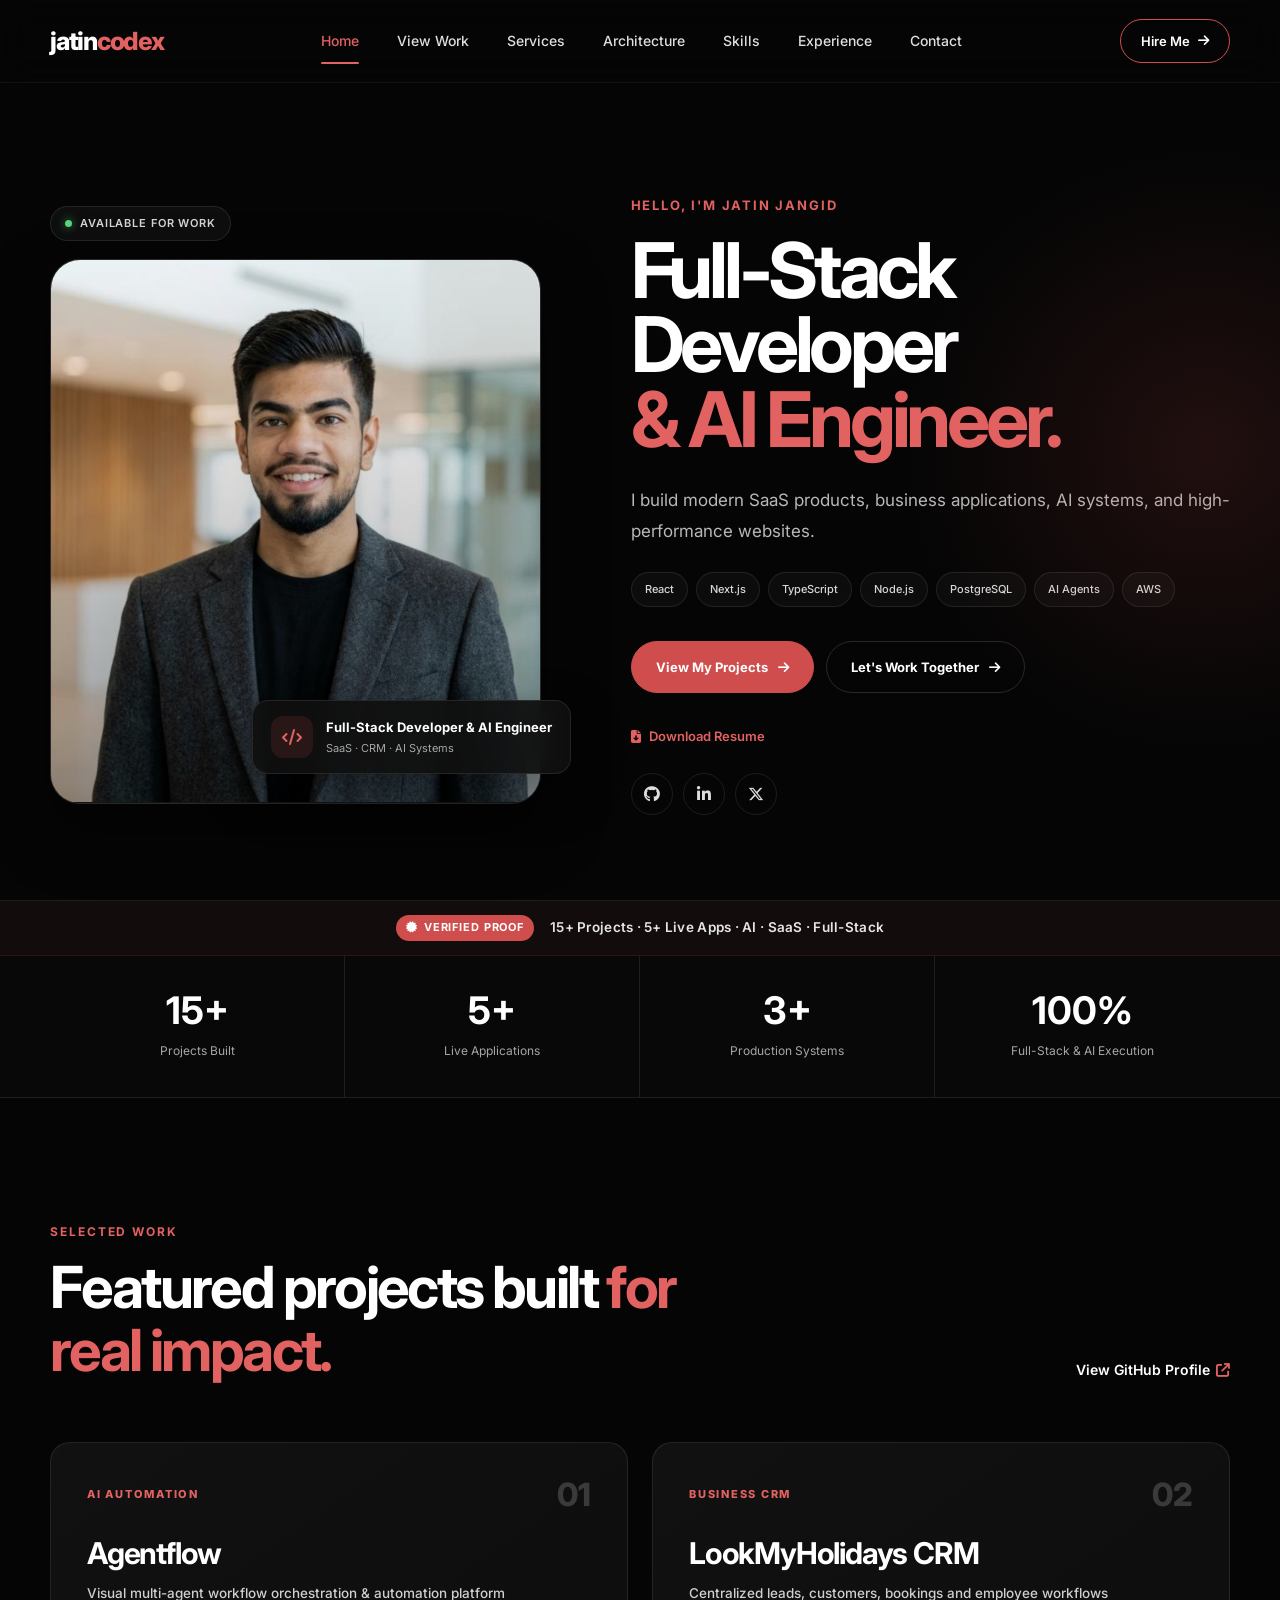
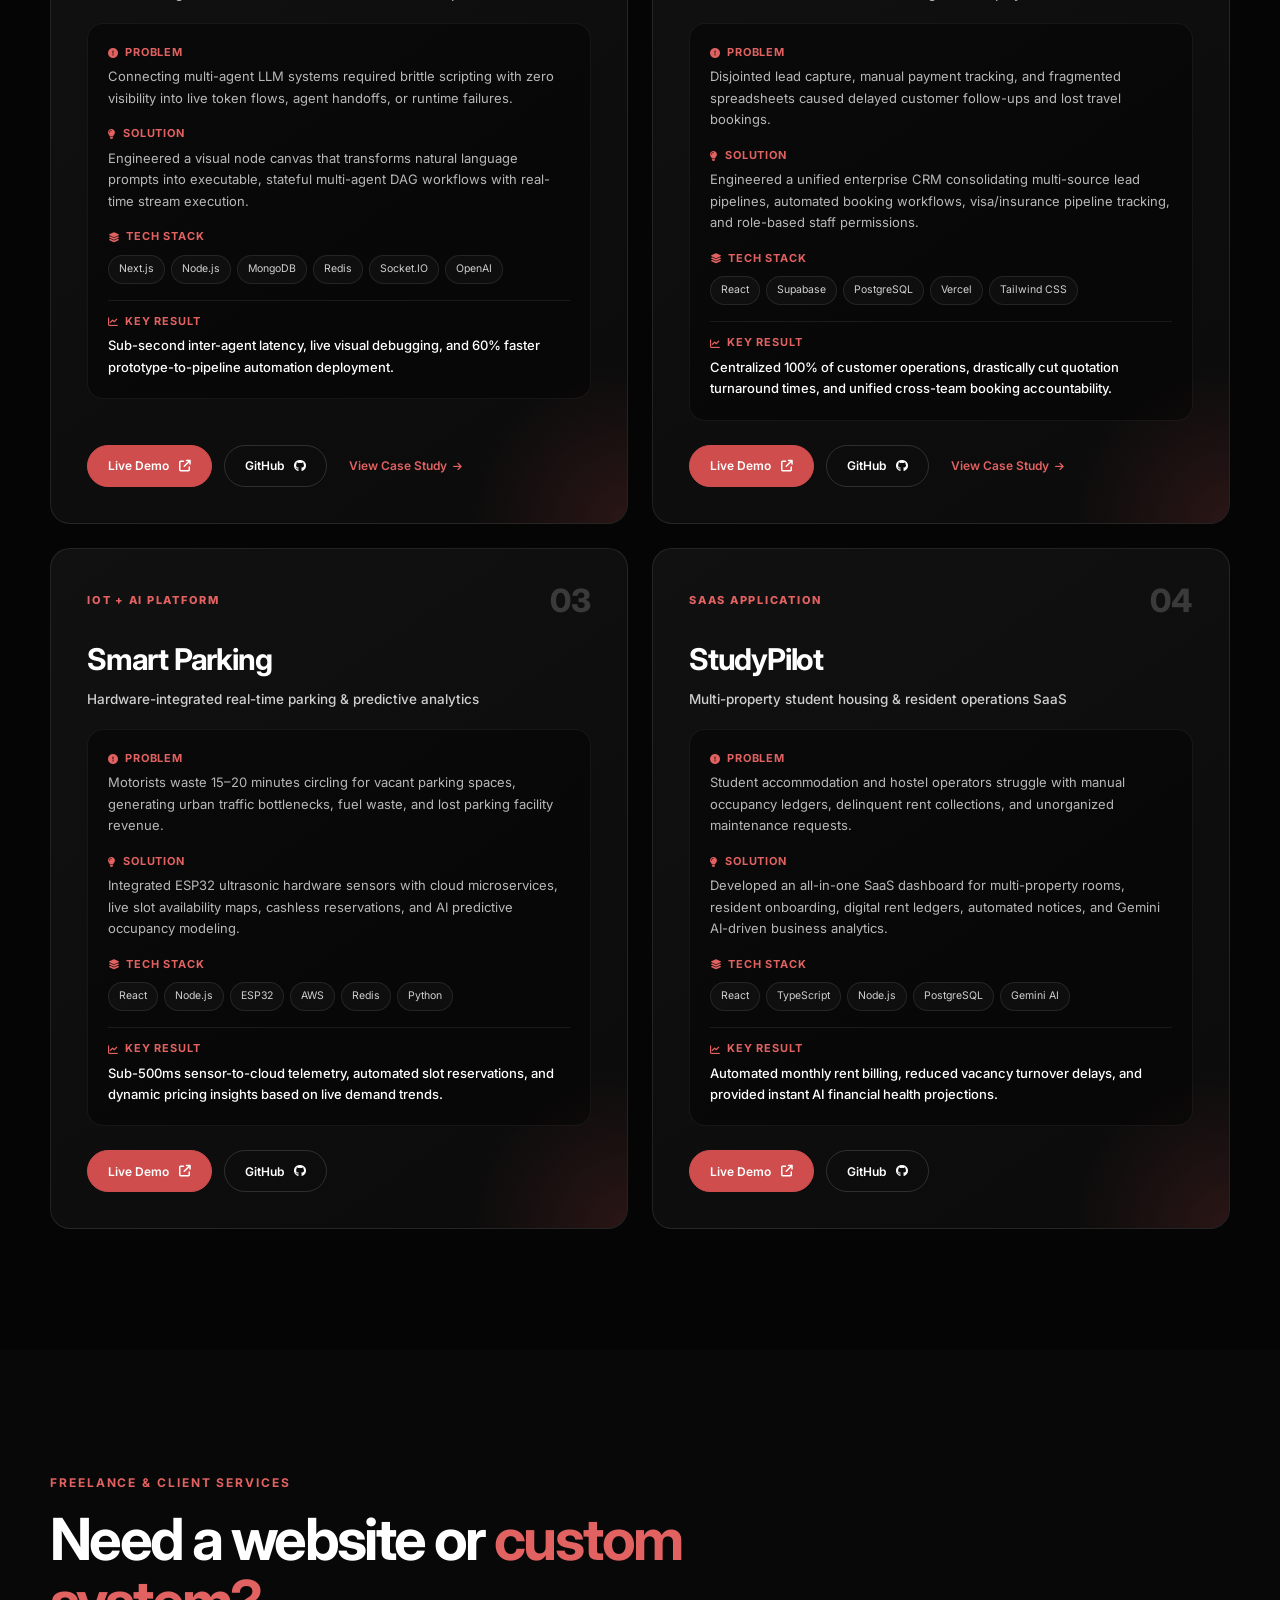
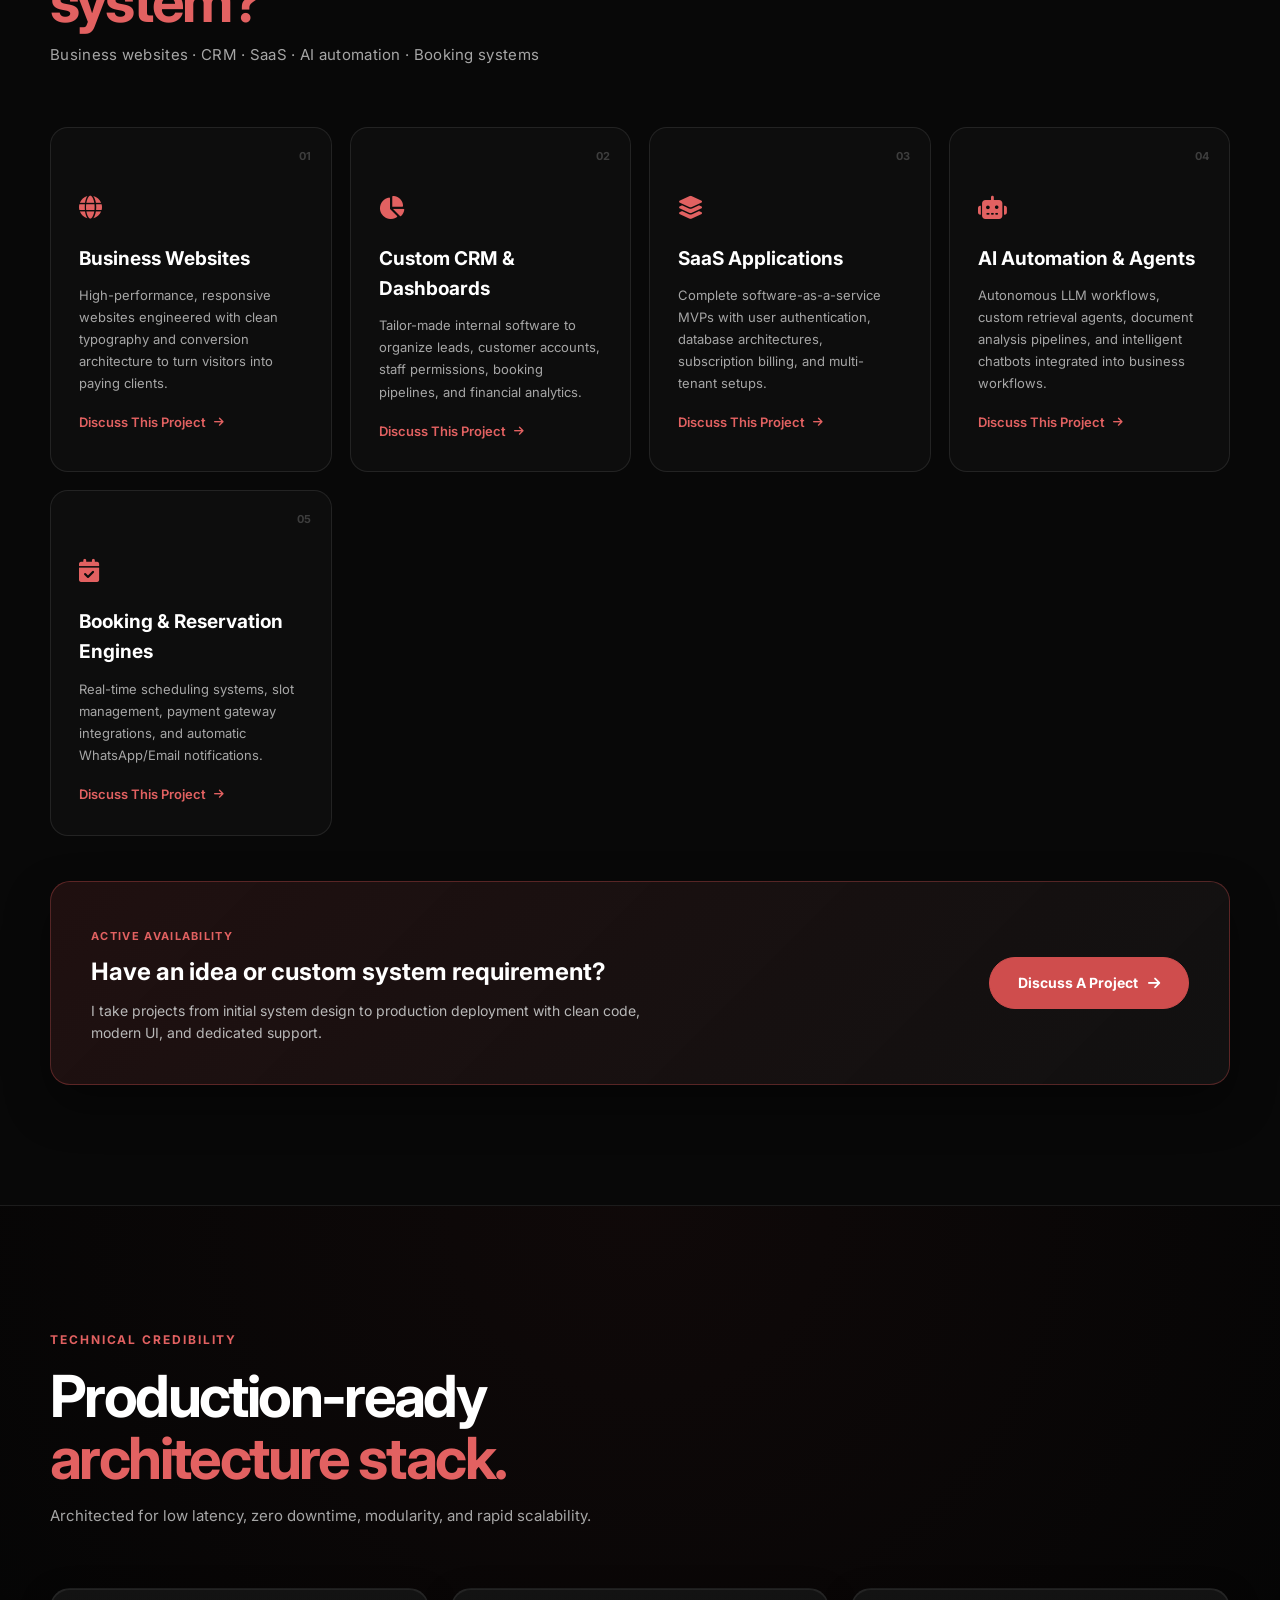
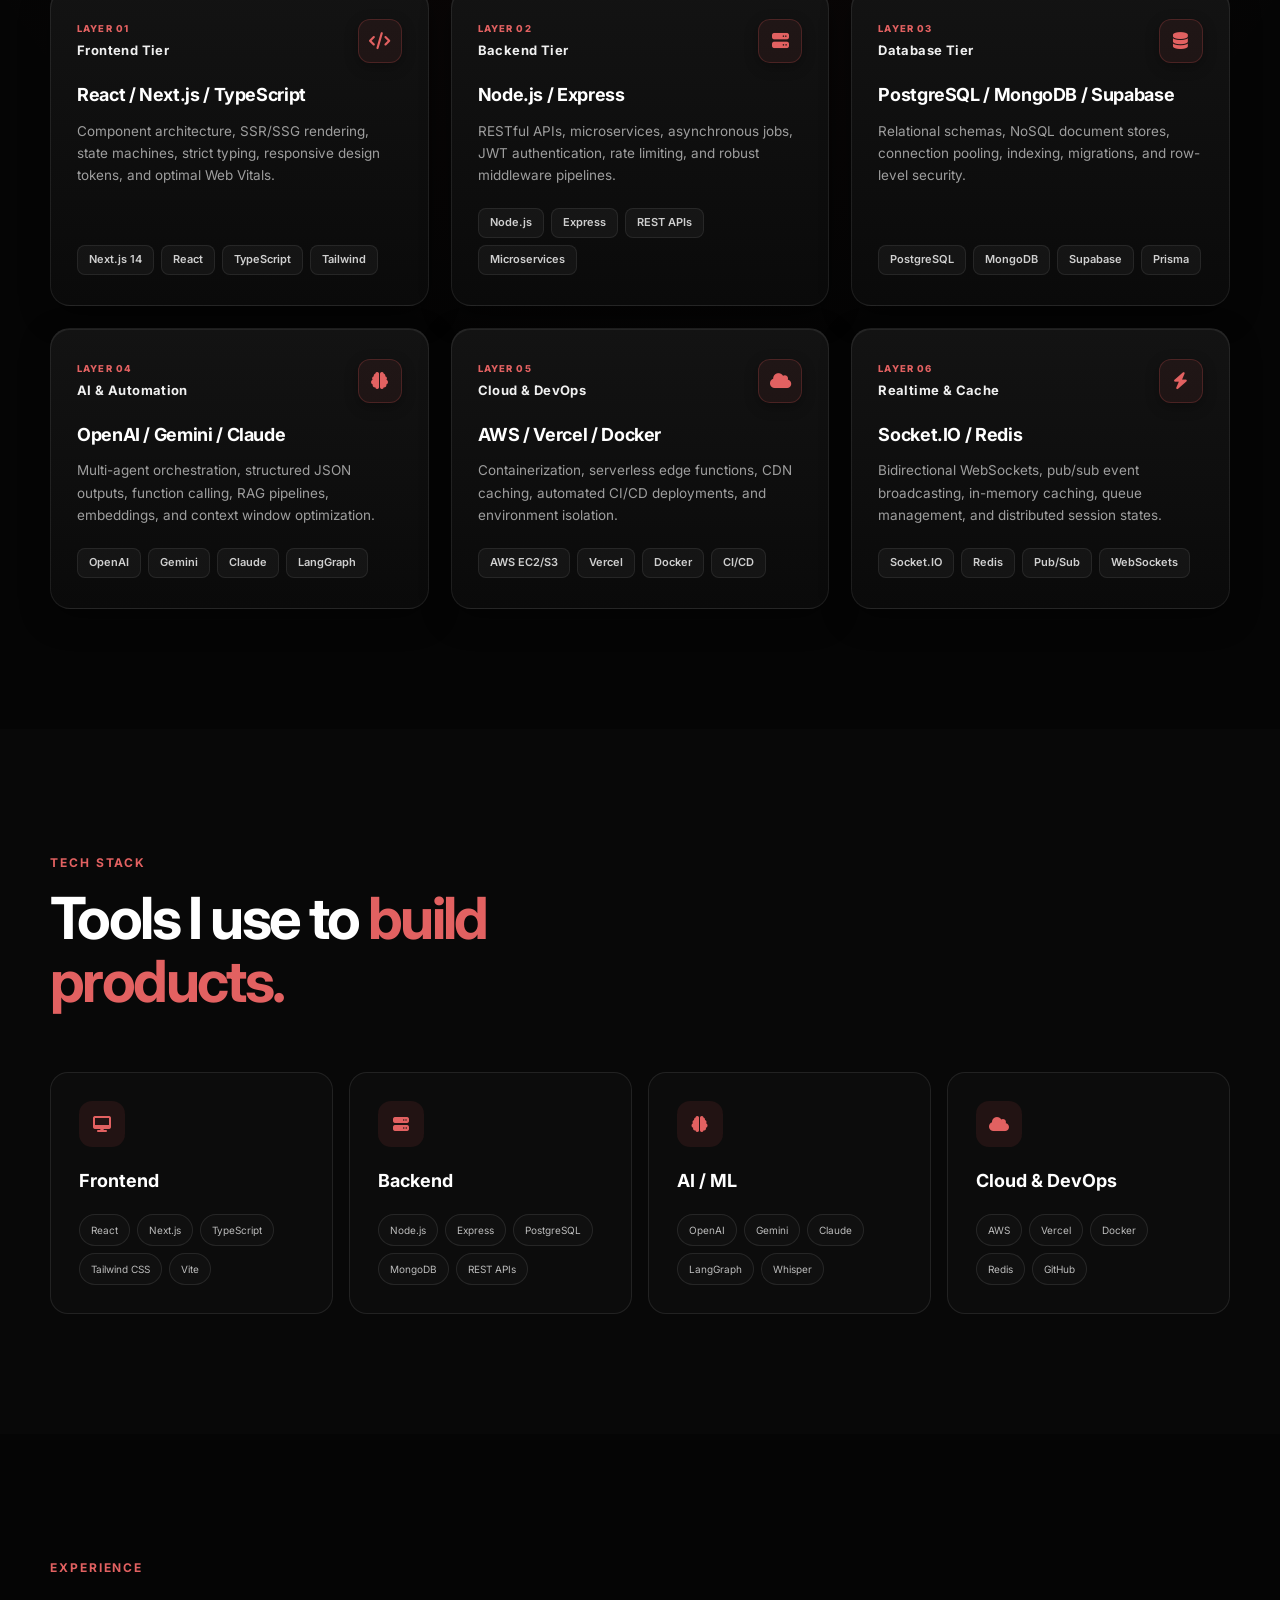
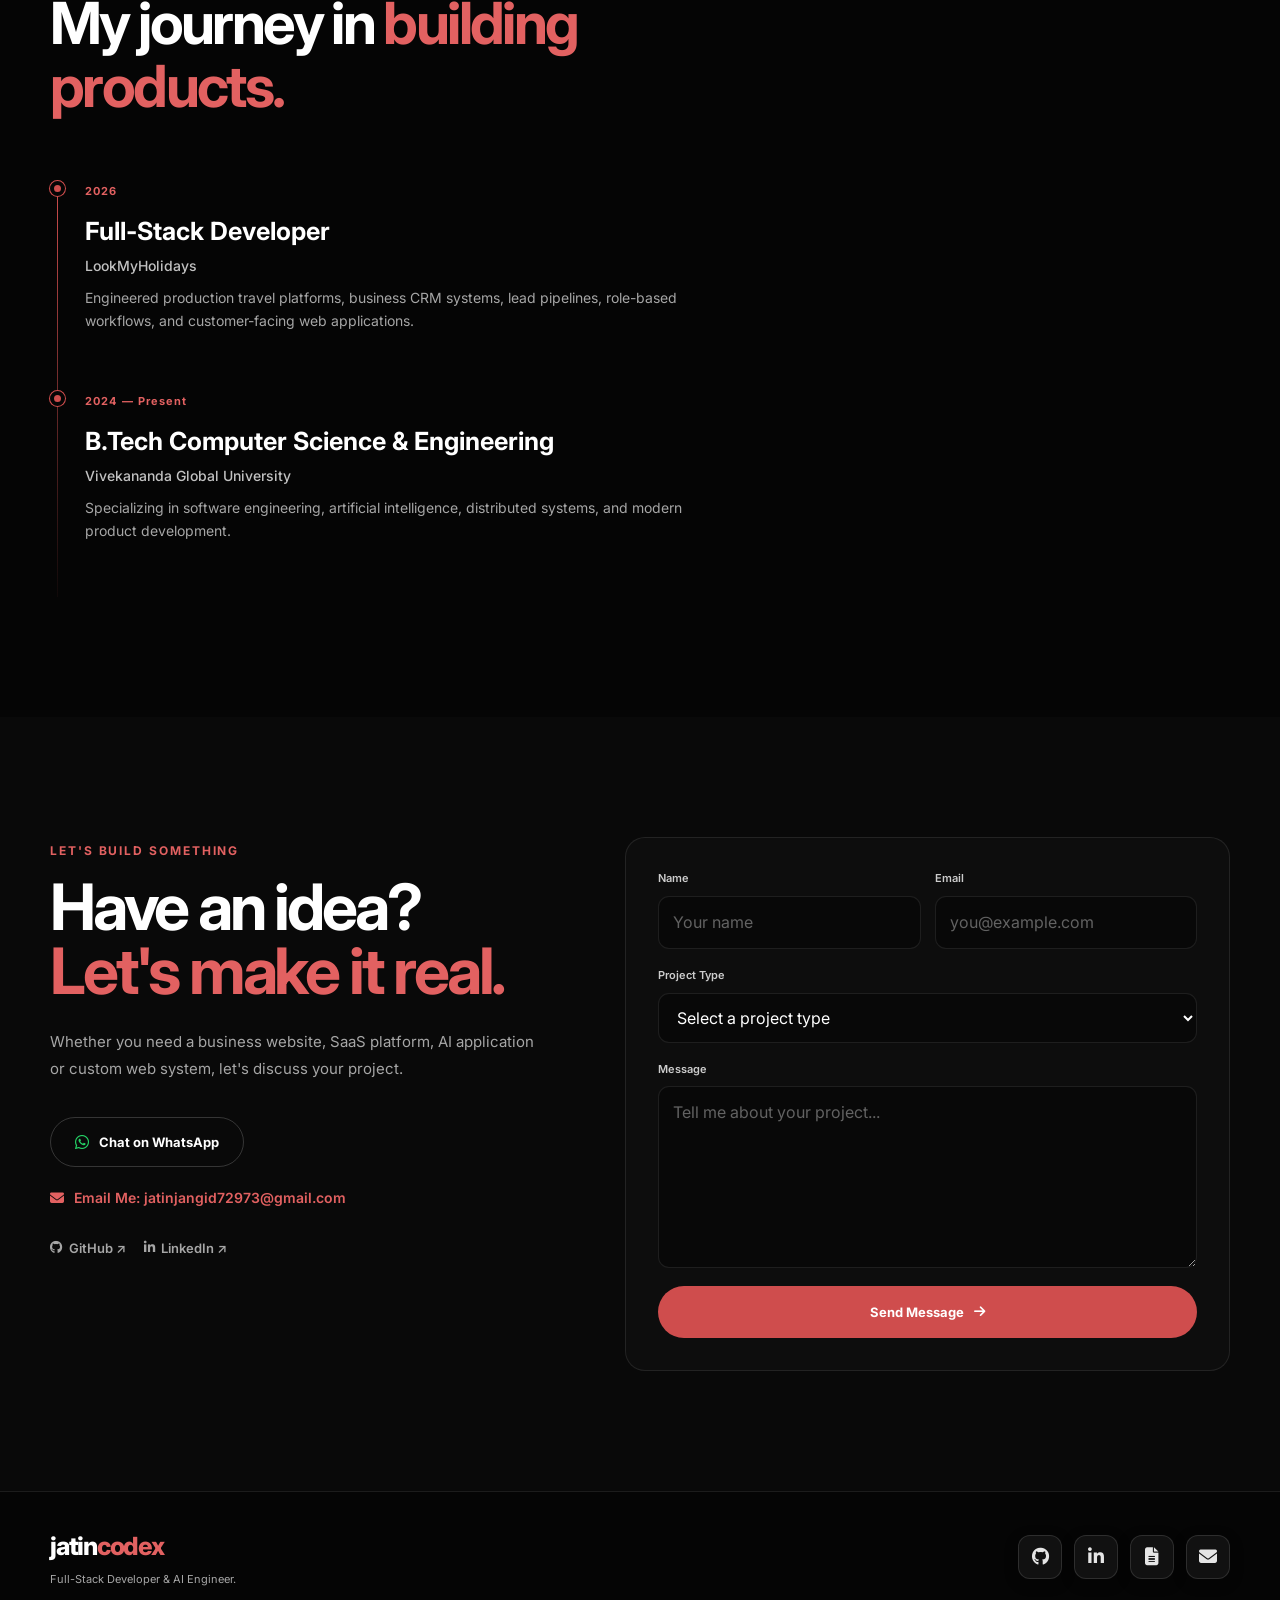
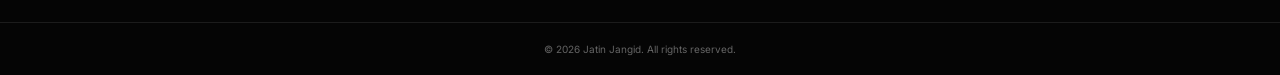
==== commit 468fe130: "refactor: use jatinn.png exclusively for profile image" ====
--- a/index.html
+++ b/index.html
@@ -88,16 +88,12 @@
           </div>
 
           <div class="image-frame">
-            <picture>
-              <source srcset="jatin.webp?v=3" type="image/webp" />
-              <img
-                src="profile.jpg?v=3"
-                alt="Jatin Jangid"
-                loading="eager"
-                fetchpriority="high"
-                onerror="this.src='profile.jpg?v=3'"
-              />
-            </picture>
+            <img
+              src="jatinn.png"
+              alt="Jatin Jangid"
+              loading="eager"
+              fetchpriority="high"
+            />
           </div>
 
           <div class="floating-card">
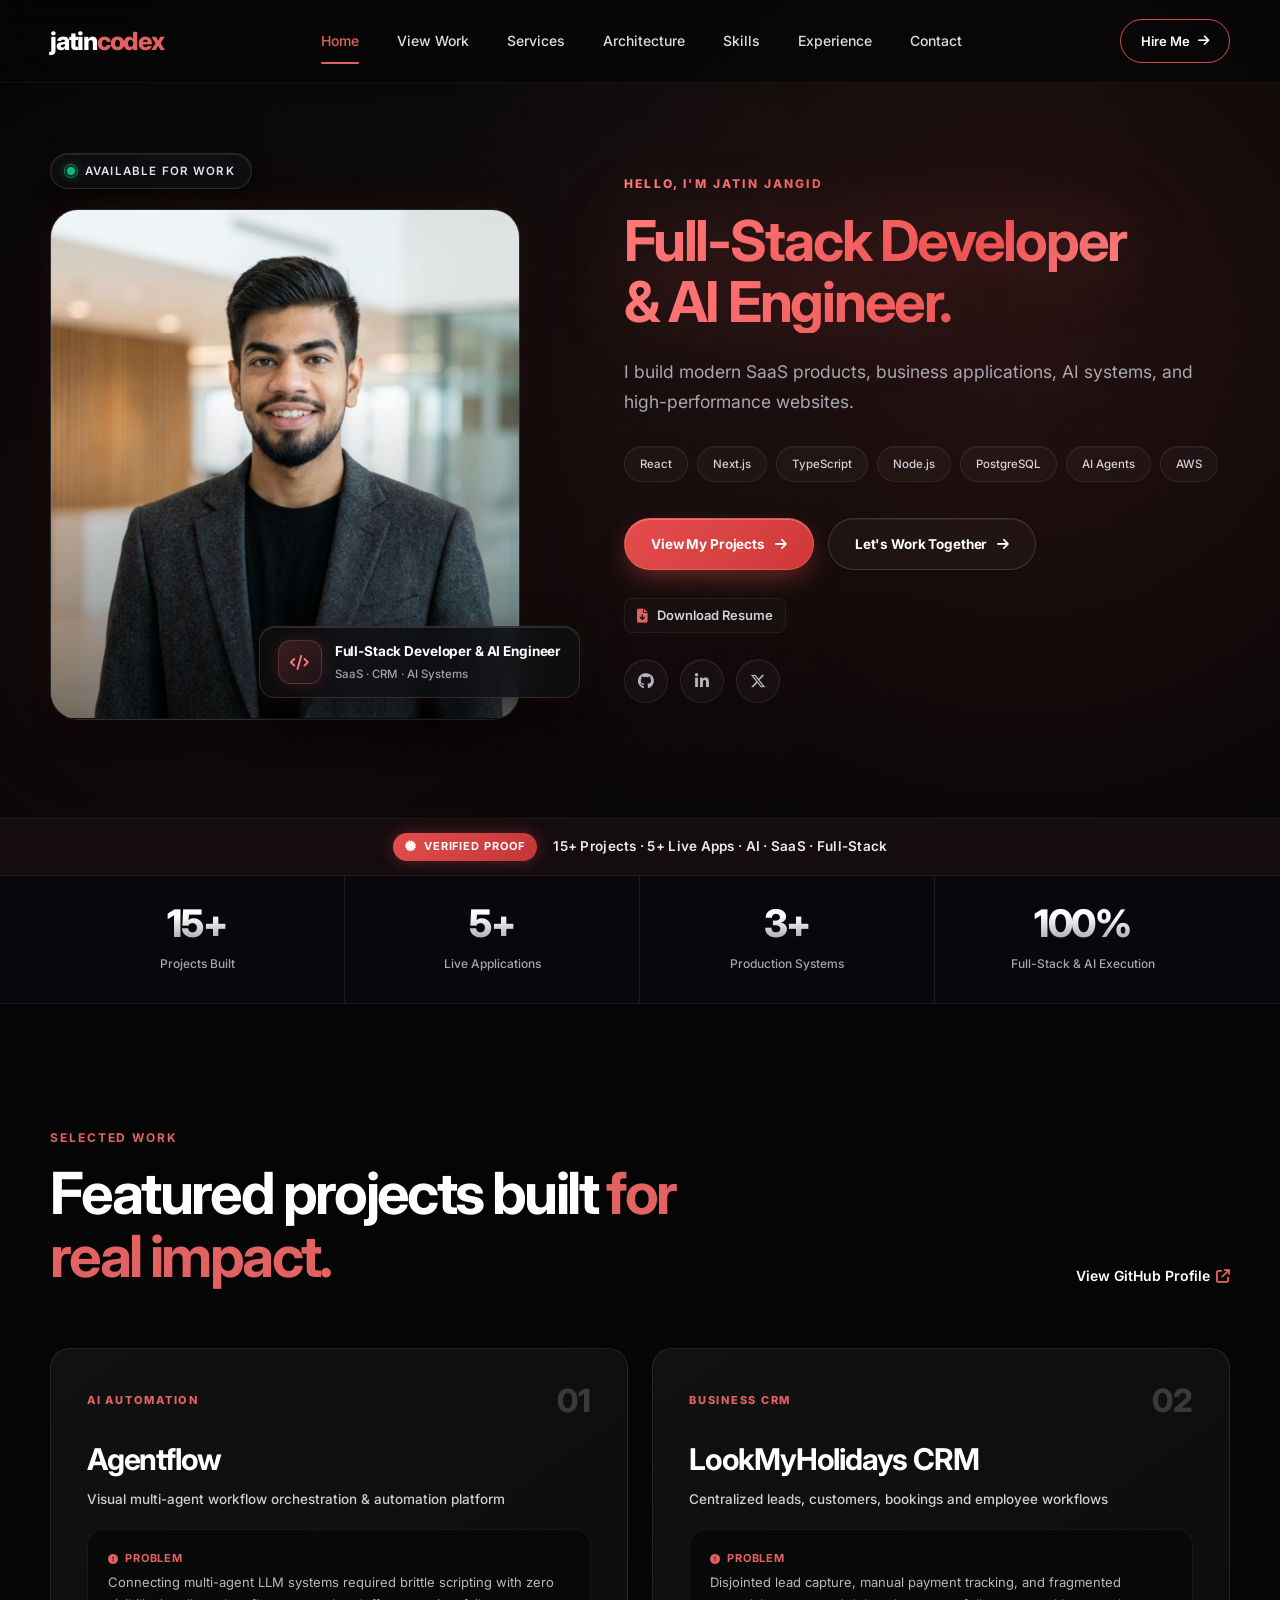
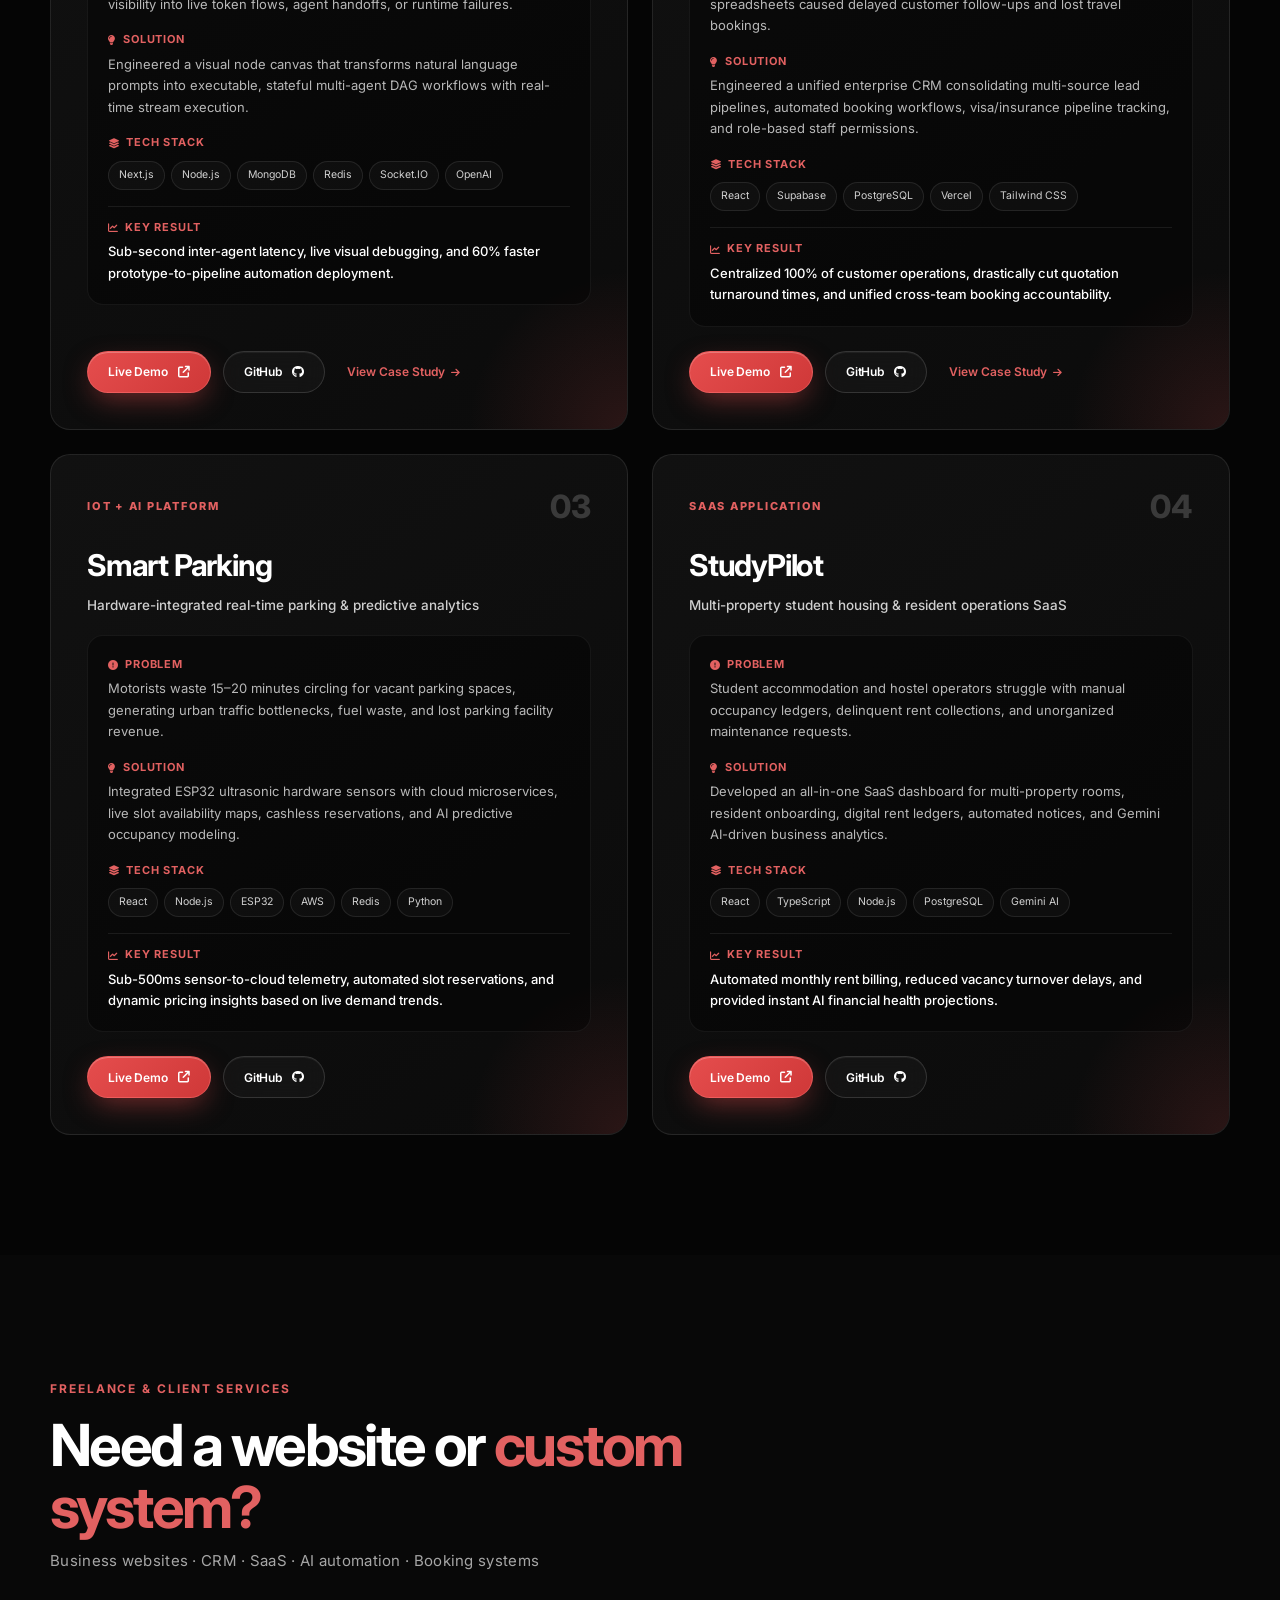
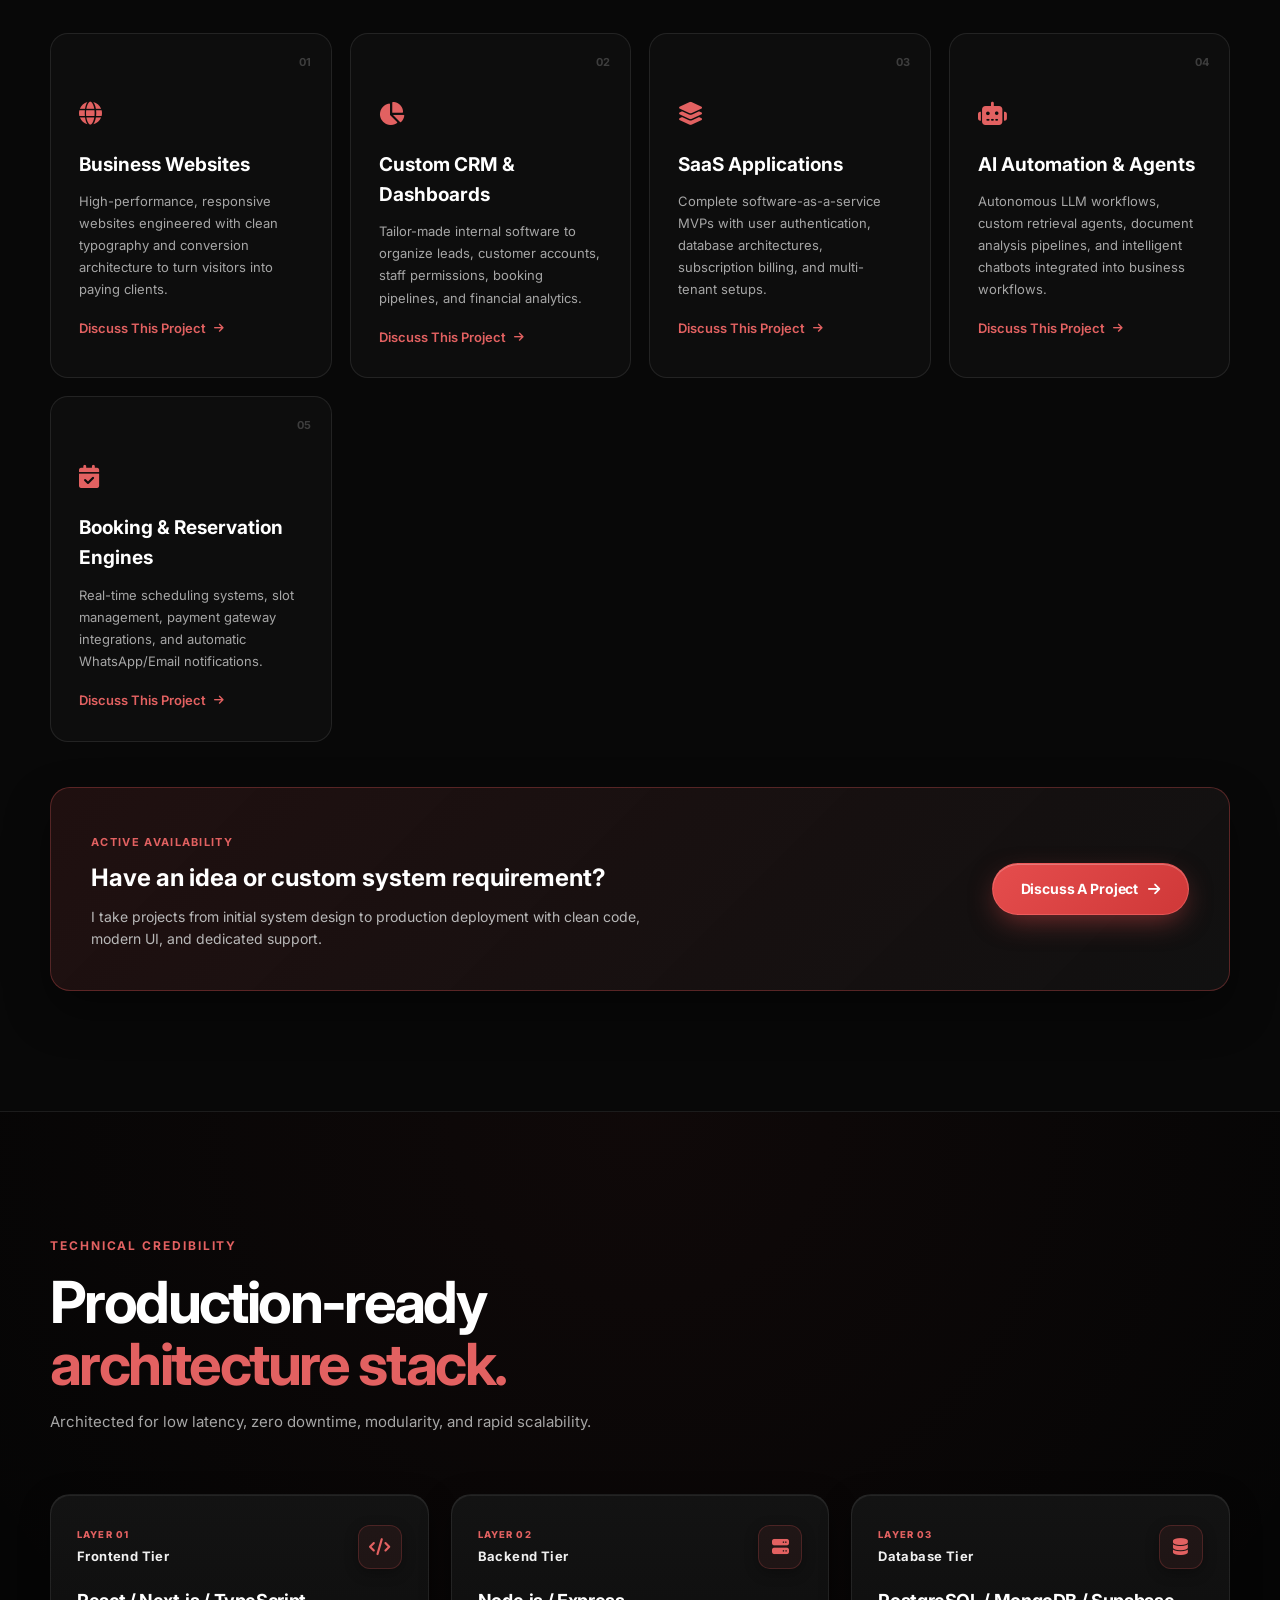
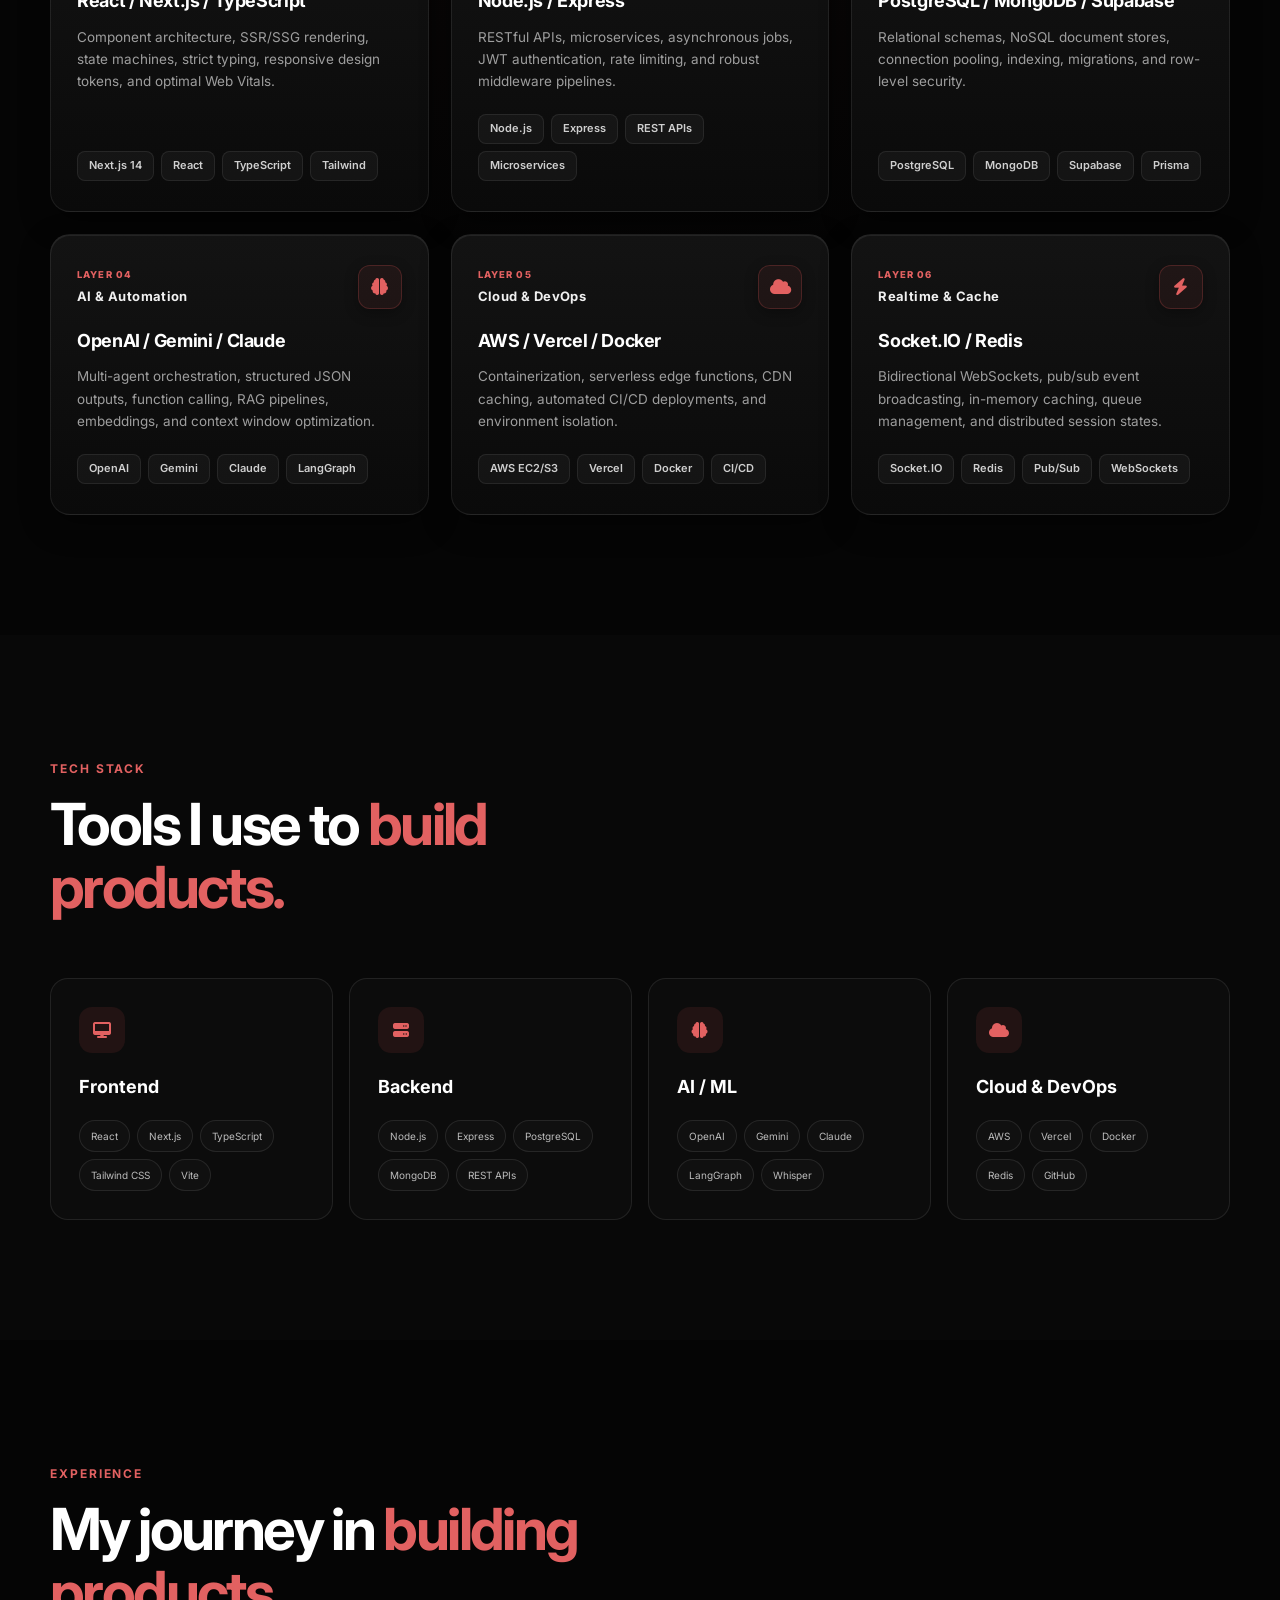
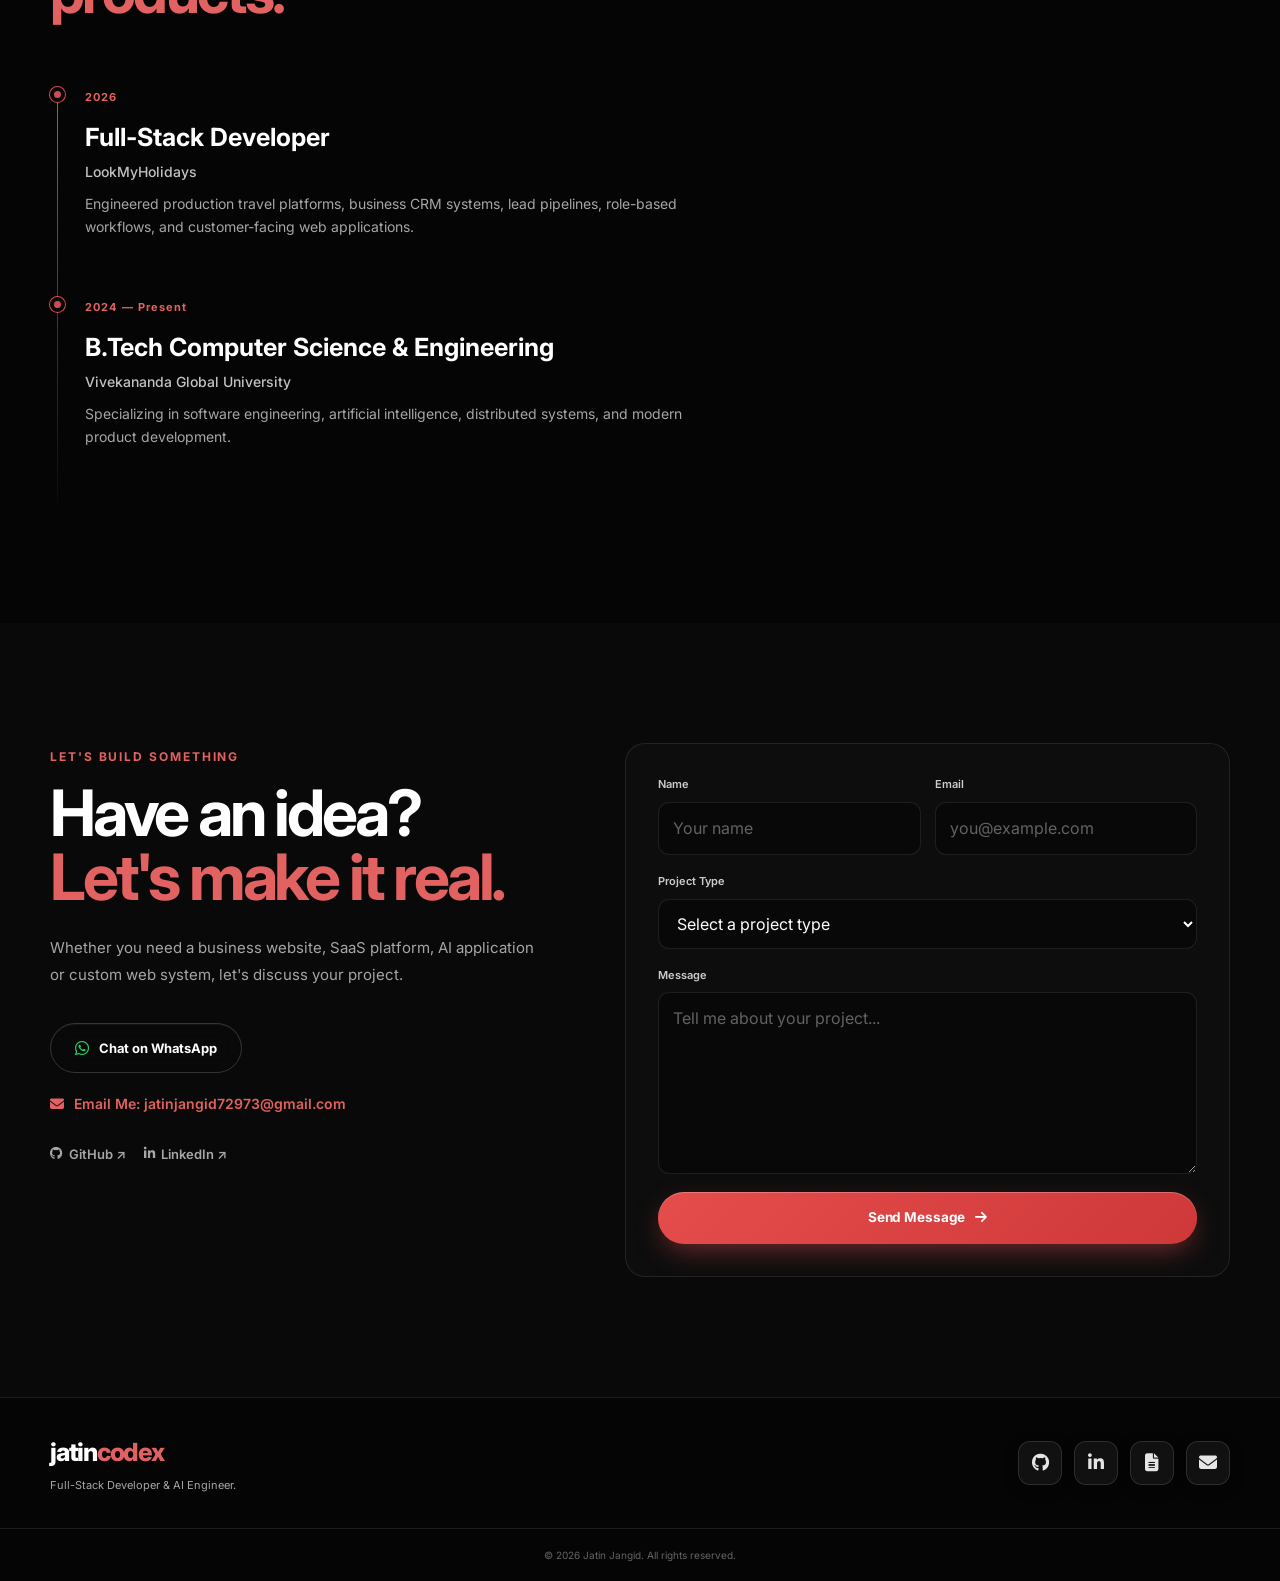
==== commit cc0e6658: "style: elevate hero section aesthetics, responsive typography, and stats strip" ====
--- a/index.html
+++ b/index.html
@@ -1,41 +1,24 @@
 <!DOCTYPE html>
 <html lang="en">
+
 <head>
   <meta charset="UTF-8" />
-  <meta
-    name="viewport"
-    content="width=device-width, initial-scale=1.0"
-  />
-
-  <meta
-    name="description"
-    content="Jatin Jangid — Full-Stack Developer & AI Engineer building modern SaaS, AI applications and scalable business systems."
-  />
+  <meta name="viewport" content="width=device-width, initial-scale=1.0" />
+
+  <meta name="description"
+    content="Jatin Jangid — Full-Stack Developer & AI Engineer building modern SaaS, AI applications and scalable business systems." />
 
   <title>Jatin Jangid | Full-Stack Developer & AI Engineer</title>
 
-  <link
-    rel="preconnect"
-    href="https://fonts.googleapis.com"
-  />
-
-  <link
-    rel="preconnect"
-    href="https://fonts.gstatic.com"
-    crossorigin
-  />
-
-  <link
-    href="https://fonts.googleapis.com/css2?family=Inter:wght@400;500;600;700;800&display=swap"
-    rel="stylesheet"
-  />
-
-  <link
-    rel="stylesheet"
-    href="https://cdnjs.cloudflare.com/ajax/libs/font-awesome/6.5.2/css/all.min.css"
-  />
-
-  <link rel="stylesheet" href="style.css?v=2.8" />
+  <link rel="preconnect" href="https://fonts.googleapis.com" />
+
+  <link rel="preconnect" href="https://fonts.gstatic.com" crossorigin />
+
+  <link href="https://fonts.googleapis.com/css2?family=Inter:wght@400;500;600;700;800&display=swap" rel="stylesheet" />
+
+  <link rel="stylesheet" href="https://cdnjs.cloudflare.com/ajax/libs/font-awesome/6.5.2/css/all.min.css" />
+
+  <link rel="stylesheet" href="style.css?v=3.0" />
 </head>
 
 <body>
@@ -88,12 +71,7 @@
           </div>
 
           <div class="image-frame">
-            <img
-              src="jatinn.png"
-              alt="Jatin Jangid"
-              loading="eager"
-              fetchpriority="high"
-            />
+            <img src="jatinn.png" alt="Jatin Jangid" loading="eager" fetchpriority="high" />
           </div>
 
           <div class="floating-card">
@@ -118,8 +96,8 @@
           </p>
 
           <h1>
-            Full-Stack Developer
-            <span>&amp; AI Engineer.</span>
+            <span class="hero-title-line">Full-Stack Developer</span>
+            <span class="hero-title-accent">&amp; AI Engineer.</span>
           </h1>
 
           <p class="hero-description">
@@ -151,10 +129,8 @@
           </div>
 
           <div class="hero-resume-action">
-            <a
-              href="mailto:jatinjangid72973@gmail.com?subject=Resume%20Request%20-%20Jatin%20Jangid"
-              class="hero-resume-link"
-            >
+            <a href="mailto:jatinjangid72973@gmail.com?subject=Resume%20Request%20-%20Jatin%20Jangid"
+              class="hero-resume-link">
               <i class="fa-solid fa-file-arrow-down"></i>
               Download Resume
             </a>
@@ -162,30 +138,16 @@
 
           <div class="social-links">
 
-            <a
-              href="https://github.com/jatinnjangid"
-              target="_blank"
-              rel="noopener noreferrer"
-              aria-label="GitHub"
-            >
+            <a href="https://github.com/jatinnjangid" target="_blank" rel="noopener noreferrer" aria-label="GitHub">
               <i class="fa-brands fa-github"></i>
             </a>
 
-            <a
-              href="https://www.linkedin.com/in/jatinnjangid"
-              target="_blank"
-              rel="noopener noreferrer"
-              aria-label="LinkedIn"
-            >
+            <a href="https://www.linkedin.com/in/jatinnjangid" target="_blank" rel="noopener noreferrer"
+              aria-label="LinkedIn">
               <i class="fa-brands fa-linkedin-in"></i>
             </a>
 
-            <a
-              href="https://x.com/jatin_jangid80"
-              target="_blank"
-              rel="noopener noreferrer"
-              aria-label="X"
-            >
+            <a href="https://x.com/jatin_jangid80" target="_blank" rel="noopener noreferrer" aria-label="X">
               <i class="fa-brands fa-x-twitter"></i>
             </a>
 
@@ -247,12 +209,7 @@
             </h2>
           </div>
 
-          <a
-            href="https://github.com/jatinnjangid"
-            target="_blank"
-            rel="noopener noreferrer"
-            class="text-link"
-          >
+          <a href="https://github.com/jatinnjangid" target="_blank" rel="noopener noreferrer" class="text-link">
             View GitHub Profile
             <i class="fa-solid fa-arrow-up-right-from-square"></i>
           </a>
@@ -282,7 +239,8 @@
                     <i class="fa-solid fa-circle-exclamation"></i> Problem
                   </span>
                   <p>
-                    Connecting multi-agent LLM systems required brittle scripting with zero visibility into live token flows, agent handoffs, or runtime failures.
+                    Connecting multi-agent LLM systems required brittle scripting with zero visibility into live token
+                    flows, agent handoffs, or runtime failures.
                   </p>
                 </div>
 
@@ -291,7 +249,8 @@
                     <i class="fa-solid fa-lightbulb"></i> Solution
                   </span>
                   <p>
-                    Engineered a visual node canvas that transforms natural language prompts into executable, stateful multi-agent DAG workflows with real-time stream execution.
+                    Engineered a visual node canvas that transforms natural language prompts into executable, stateful
+                    multi-agent DAG workflows with real-time stream execution.
                   </p>
                 </div>
 
@@ -314,37 +273,26 @@
                     <i class="fa-solid fa-chart-line"></i> Key Result
                   </span>
                   <p>
-                    Sub-second inter-agent latency, live visual debugging, and 60% faster prototype-to-pipeline automation deployment.
+                    Sub-second inter-agent latency, live visual debugging, and 60% faster prototype-to-pipeline
+                    automation deployment.
                   </p>
                 </div>
 
               </div>
 
               <div class="project-actions">
-                <a
-                  href="https://github.com/jatinnjangid/Agentic-Ai"
-                  target="_blank"
-                  rel="noopener noreferrer"
-                  class="btn btn-sm btn-primary"
-                >
+                <a href="https://github.com/jatinnjangid/Agentic-Ai" target="_blank" rel="noopener noreferrer"
+                  class="btn btn-sm btn-primary">
                   Live Demo <i class="fa-solid fa-arrow-up-right-from-square"></i>
                 </a>
 
-                <a
-                  href="https://github.com/jatinnjangid/Agentic-Ai"
-                  target="_blank"
-                  rel="noopener noreferrer"
-                  class="btn btn-sm btn-outline"
-                >
+                <a href="https://github.com/jatinnjangid/Agentic-Ai" target="_blank" rel="noopener noreferrer"
+                  class="btn btn-sm btn-outline">
                   GitHub <i class="fa-brands fa-github"></i>
                 </a>
 
-                <a
-                  href="https://github.com/jatinnjangid/Agentic-Ai#readme"
-                  target="_blank"
-                  rel="noopener noreferrer"
-                  class="case-study-text-link"
-                >
+                <a href="https://github.com/jatinnjangid/Agentic-Ai#readme" target="_blank" rel="noopener noreferrer"
+                  class="case-study-text-link">
                   View Case Study <i class="fa-solid fa-arrow-right"></i>
                 </a>
               </div>
@@ -374,7 +322,8 @@
                     <i class="fa-solid fa-circle-exclamation"></i> Problem
                   </span>
                   <p>
-                    Disjointed lead capture, manual payment tracking, and fragmented spreadsheets caused delayed customer follow-ups and lost travel bookings.
+                    Disjointed lead capture, manual payment tracking, and fragmented spreadsheets caused delayed
+                    customer follow-ups and lost travel bookings.
                   </p>
                 </div>
 
@@ -383,7 +332,8 @@
                     <i class="fa-solid fa-lightbulb"></i> Solution
                   </span>
                   <p>
-                    Engineered a unified enterprise CRM consolidating multi-source lead pipelines, automated booking workflows, visa/insurance pipeline tracking, and role-based staff permissions.
+                    Engineered a unified enterprise CRM consolidating multi-source lead pipelines, automated booking
+                    workflows, visa/insurance pipeline tracking, and role-based staff permissions.
                   </p>
                 </div>
 
@@ -405,37 +355,26 @@
                     <i class="fa-solid fa-chart-line"></i> Key Result
                   </span>
                   <p>
-                    Centralized 100% of customer operations, drastically cut quotation turnaround times, and unified cross-team booking accountability.
+                    Centralized 100% of customer operations, drastically cut quotation turnaround times, and unified
+                    cross-team booking accountability.
                   </p>
                 </div>
 
               </div>
 
               <div class="project-actions">
-                <a
-                  href="https://github.com/jatinnjangid/CRM-lookmywebsites"
-                  target="_blank"
-                  rel="noopener noreferrer"
-                  class="btn btn-sm btn-primary"
-                >
+                <a href="https://github.com/jatinnjangid/CRM-lookmywebsites" target="_blank" rel="noopener noreferrer"
+                  class="btn btn-sm btn-primary">
                   Live Demo <i class="fa-solid fa-arrow-up-right-from-square"></i>
                 </a>
 
-                <a
-                  href="https://github.com/jatinnjangid/CRM-lookmywebsites"
-                  target="_blank"
-                  rel="noopener noreferrer"
-                  class="btn btn-sm btn-outline"
-                >
+                <a href="https://github.com/jatinnjangid/CRM-lookmywebsites" target="_blank" rel="noopener noreferrer"
+                  class="btn btn-sm btn-outline">
                   GitHub <i class="fa-brands fa-github"></i>
                 </a>
 
-                <a
-                  href="https://github.com/jatinnjangid/CRM-lookmywebsites#readme"
-                  target="_blank"
-                  rel="noopener noreferrer"
-                  class="case-study-text-link"
-                >
+                <a href="https://github.com/jatinnjangid/CRM-lookmywebsites#readme" target="_blank"
+                  rel="noopener noreferrer" class="case-study-text-link">
                   View Case Study <i class="fa-solid fa-arrow-right"></i>
                 </a>
               </div>
@@ -465,7 +404,8 @@
                     <i class="fa-solid fa-circle-exclamation"></i> Problem
                   </span>
                   <p>
-                    Motorists waste 15–20 minutes circling for vacant parking spaces, generating urban traffic bottlenecks, fuel waste, and lost parking facility revenue.
+                    Motorists waste 15–20 minutes circling for vacant parking spaces, generating urban traffic
+                    bottlenecks, fuel waste, and lost parking facility revenue.
                   </p>
                 </div>
 
@@ -474,7 +414,8 @@
                     <i class="fa-solid fa-lightbulb"></i> Solution
                   </span>
                   <p>
-                    Integrated ESP32 ultrasonic hardware sensors with cloud microservices, live slot availability maps, cashless reservations, and AI predictive occupancy modeling.
+                    Integrated ESP32 ultrasonic hardware sensors with cloud microservices, live slot availability maps,
+                    cashless reservations, and AI predictive occupancy modeling.
                   </p>
                 </div>
 
@@ -497,28 +438,21 @@
                     <i class="fa-solid fa-chart-line"></i> Key Result
                   </span>
                   <p>
-                    Sub-500ms sensor-to-cloud telemetry, automated slot reservations, and dynamic pricing insights based on live demand trends.
+                    Sub-500ms sensor-to-cloud telemetry, automated slot reservations, and dynamic pricing insights based
+                    on live demand trends.
                   </p>
                 </div>
 
               </div>
 
               <div class="project-actions">
-                <a
-                  href="https://github.com/jatinnjangid/Smart-parking-"
-                  target="_blank"
-                  rel="noopener noreferrer"
-                  class="btn btn-sm btn-primary"
-                >
+                <a href="https://github.com/jatinnjangid/Smart-parking-" target="_blank" rel="noopener noreferrer"
+                  class="btn btn-sm btn-primary">
                   Live Demo <i class="fa-solid fa-arrow-up-right-from-square"></i>
                 </a>
 
-                <a
-                  href="https://github.com/jatinnjangid/Smart-parking-"
-                  target="_blank"
-                  rel="noopener noreferrer"
-                  class="btn btn-sm btn-outline"
-                >
+                <a href="https://github.com/jatinnjangid/Smart-parking-" target="_blank" rel="noopener noreferrer"
+                  class="btn btn-sm btn-outline">
                   GitHub <i class="fa-brands fa-github"></i>
                 </a>
               </div>
@@ -548,7 +482,8 @@
                     <i class="fa-solid fa-circle-exclamation"></i> Problem
                   </span>
                   <p>
-                    Student accommodation and hostel operators struggle with manual occupancy ledgers, delinquent rent collections, and unorganized maintenance requests.
+                    Student accommodation and hostel operators struggle with manual occupancy ledgers, delinquent rent
+                    collections, and unorganized maintenance requests.
                   </p>
                 </div>
 
@@ -557,7 +492,8 @@
                     <i class="fa-solid fa-lightbulb"></i> Solution
                   </span>
                   <p>
-                    Developed an all-in-one SaaS dashboard for multi-property rooms, resident onboarding, digital rent ledgers, automated notices, and Gemini AI-driven business analytics.
+                    Developed an all-in-one SaaS dashboard for multi-property rooms, resident onboarding, digital rent
+                    ledgers, automated notices, and Gemini AI-driven business analytics.
                   </p>
                 </div>
 
@@ -579,28 +515,21 @@
                     <i class="fa-solid fa-chart-line"></i> Key Result
                   </span>
                   <p>
-                    Automated monthly rent billing, reduced vacancy turnover delays, and provided instant AI financial health projections.
+                    Automated monthly rent billing, reduced vacancy turnover delays, and provided instant AI financial
+                    health projections.
                   </p>
                 </div>
 
               </div>
 
               <div class="project-actions">
-                <a
-                  href="https://github.com/jatinnjangid/Studypoint"
-                  target="_blank"
-                  rel="noopener noreferrer"
-                  class="btn btn-sm btn-primary"
-                >
+                <a href="https://github.com/jatinnjangid/Studypoint" target="_blank" rel="noopener noreferrer"
+                  class="btn btn-sm btn-primary">
                   Live Demo <i class="fa-solid fa-arrow-up-right-from-square"></i>
                 </a>
 
-                <a
-                  href="https://github.com/jatinnjangid/Studypoint"
-                  target="_blank"
-                  rel="noopener noreferrer"
-                  class="btn btn-sm btn-outline"
-                >
+                <a href="https://github.com/jatinnjangid/Studypoint" target="_blank" rel="noopener noreferrer"
+                  class="btn btn-sm btn-outline">
                   GitHub <i class="fa-brands fa-github"></i>
                 </a>
               </div>
@@ -646,7 +575,8 @@
             <i class="fa-solid fa-globe"></i>
             <h3>Business Websites</h3>
             <p>
-              High-performance, responsive websites engineered with clean typography and conversion architecture to turn visitors into paying clients.
+              High-performance, responsive websites engineered with clean typography and conversion architecture to turn
+              visitors into paying clients.
             </p>
             <a href="#contact" class="service-action-link" data-project-type="Business Website">
               Discuss This Project <i class="fa-solid fa-arrow-right"></i>
@@ -658,7 +588,8 @@
             <i class="fa-solid fa-chart-pie"></i>
             <h3>Custom CRM &amp; Dashboards</h3>
             <p>
-              Tailor-made internal software to organize leads, customer accounts, staff permissions, booking pipelines, and financial analytics.
+              Tailor-made internal software to organize leads, customer accounts, staff permissions, booking pipelines,
+              and financial analytics.
             </p>
             <a href="#contact" class="service-action-link" data-project-type="Custom CRM / Dashboard">
               Discuss This Project <i class="fa-solid fa-arrow-right"></i>
@@ -670,7 +601,8 @@
             <i class="fa-solid fa-layer-group"></i>
             <h3>SaaS Applications</h3>
             <p>
-              Complete software-as-a-service MVPs with user authentication, database architectures, subscription billing, and multi-tenant setups.
+              Complete software-as-a-service MVPs with user authentication, database architectures, subscription
+              billing, and multi-tenant setups.
             </p>
             <a href="#contact" class="service-action-link" data-project-type="SaaS Application">
               Discuss This Project <i class="fa-solid fa-arrow-right"></i>
@@ -682,7 +614,8 @@
             <i class="fa-solid fa-robot"></i>
             <h3>AI Automation &amp; Agents</h3>
             <p>
-              Autonomous LLM workflows, custom retrieval agents, document analysis pipelines, and intelligent chatbots integrated into business workflows.
+              Autonomous LLM workflows, custom retrieval agents, document analysis pipelines, and intelligent chatbots
+              integrated into business workflows.
             </p>
             <a href="#contact" class="service-action-link" data-project-type="AI Automation / System">
               Discuss This Project <i class="fa-solid fa-arrow-right"></i>
@@ -694,7 +627,8 @@
             <i class="fa-solid fa-calendar-check"></i>
             <h3>Booking &amp; Reservation Engines</h3>
             <p>
-              Real-time scheduling systems, slot management, payment gateway integrations, and automatic WhatsApp/Email notifications.
+              Real-time scheduling systems, slot management, payment gateway integrations, and automatic WhatsApp/Email
+              notifications.
             </p>
             <a href="#contact" class="service-action-link" data-project-type="Booking / Reservation Engine">
               Discuss This Project <i class="fa-solid fa-arrow-right"></i>
@@ -710,7 +644,8 @@
             <span class="cta-badge">ACTIVE AVAILABILITY</span>
             <h3>Have an idea or custom system requirement?</h3>
             <p>
-              I take projects from initial system design to production deployment with clean code, modern UI, and dedicated support.
+              I take projects from initial system design to production deployment with clean code, modern UI, and
+              dedicated support.
             </p>
           </div>
 
@@ -761,7 +696,8 @@
             </div>
             <h3>React / Next.js / TypeScript</h3>
             <p>
-              Component architecture, SSR/SSG rendering, state machines, strict typing, responsive design tokens, and optimal Web Vitals.
+              Component architecture, SSR/SSG rendering, state machines, strict typing, responsive design tokens, and
+              optimal Web Vitals.
             </p>
             <div class="arch-pills">
               <span>Next.js 14</span>
@@ -784,7 +720,8 @@
             </div>
             <h3>Node.js / Express</h3>
             <p>
-              RESTful APIs, microservices, asynchronous jobs, JWT authentication, rate limiting, and robust middleware pipelines.
+              RESTful APIs, microservices, asynchronous jobs, JWT authentication, rate limiting, and robust middleware
+              pipelines.
             </p>
             <div class="arch-pills">
               <span>Node.js</span>
@@ -807,7 +744,8 @@
             </div>
             <h3>PostgreSQL / MongoDB / Supabase</h3>
             <p>
-              Relational schemas, NoSQL document stores, connection pooling, indexing, migrations, and row-level security.
+              Relational schemas, NoSQL document stores, connection pooling, indexing, migrations, and row-level
+              security.
             </p>
             <div class="arch-pills">
               <span>PostgreSQL</span>
@@ -830,7 +768,8 @@
             </div>
             <h3>OpenAI / Gemini / Claude</h3>
             <p>
-              Multi-agent orchestration, structured JSON outputs, function calling, RAG pipelines, embeddings, and context window optimization.
+              Multi-agent orchestration, structured JSON outputs, function calling, RAG pipelines, embeddings, and
+              context window optimization.
             </p>
             <div class="arch-pills">
               <span>OpenAI</span>
@@ -853,7 +792,8 @@
             </div>
             <h3>AWS / Vercel / Docker</h3>
             <p>
-              Containerization, serverless edge functions, CDN caching, automated CI/CD deployments, and environment isolation.
+              Containerization, serverless edge functions, CDN caching, automated CI/CD deployments, and environment
+              isolation.
             </p>
             <div class="arch-pills">
               <span>AWS EC2/S3</span>
@@ -876,7 +816,8 @@
             </div>
             <h3>Socket.IO / Redis</h3>
             <p>
-              Bidirectional WebSockets, pub/sub event broadcasting, in-memory caching, queue management, and distributed session states.
+              Bidirectional WebSockets, pub/sub event broadcasting, in-memory caching, queue management, and distributed
+              session states.
             </p>
             <div class="arch-pills">
               <span>Socket.IO</span>
@@ -1024,7 +965,8 @@
               </h4>
 
               <p>
-                Engineered production travel platforms, business CRM systems, lead pipelines, role-based workflows, and customer-facing web applications.
+                Engineered production travel platforms, business CRM systems, lead pipelines, role-based workflows, and
+                customer-facing web applications.
               </p>
 
             </div>
@@ -1051,7 +993,8 @@
               </h4>
 
               <p>
-                Specializing in software engineering, artificial intelligence, distributed systems, and modern product development.
+                Specializing in software engineering, artificial intelligence, distributed systems, and modern product
+                development.
               </p>
 
             </div>
@@ -1089,12 +1032,8 @@
 
           <div class="contact-details">
 
-            <a
-              href="https://wa.me/?text=Hi%20Jatin,%20I'd%20like%20to%20discuss%20a%20project"
-              target="_blank"
-              rel="noopener noreferrer"
-              class="btn btn-outline contact-whatsapp-btn"
-            >
+            <a href="https://wa.me/?text=Hi%20Jatin,%20I'd%20like%20to%20discuss%20a%20project" target="_blank"
+              rel="noopener noreferrer" class="btn btn-outline contact-whatsapp-btn">
               <i class="fa-brands fa-whatsapp"></i> Chat on WhatsApp
             </a>
 
@@ -1104,19 +1043,11 @@
             </a>
 
             <div class="contact-social-mini">
-              <a
-                href="https://github.com/jatinnjangid"
-                target="_blank"
-                rel="noopener noreferrer"
-              >
+              <a href="https://github.com/jatinnjangid" target="_blank" rel="noopener noreferrer">
                 <i class="fa-brands fa-github"></i> GitHub ↗
               </a>
 
-              <a
-                href="https://www.linkedin.com/in/jatinnjangid"
-                target="_blank"
-                rel="noopener noreferrer"
-              >
+              <a href="https://www.linkedin.com/in/jatinnjangid" target="_blank" rel="noopener noreferrer">
                 <i class="fa-brands fa-linkedin-in"></i> LinkedIn ↗
               </a>
             </div>
@@ -1135,24 +1066,12 @@
 
               <div class="input-group">
                 <label for="name">Name</label>
-                <input
-                  id="name"
-                  name="name"
-                  type="text"
-                  placeholder="Your name"
-                  required
-                />
+                <input id="name" name="name" type="text" placeholder="Your name" required />
               </div>
 
               <div class="input-group">
                 <label for="email">Email</label>
-                <input
-                  id="email"
-                  name="email"
-                  type="email"
-                  placeholder="you@example.com"
-                  required
-                />
+                <input id="email" name="email" type="email" placeholder="you@example.com" required />
               </div>
 
             </div>
@@ -1205,21 +1124,13 @@
                 Message
               </label>
 
-              <textarea
-                id="message"
-                name="message"
-                rows="6"
-                placeholder="Tell me about your project..."
-                required
-              ></textarea>
-
-            </div>
-
-
-            <button
-              type="submit"
-              class="btn btn-primary submit-btn"
-            >
+              <textarea id="message" name="message" rows="6" placeholder="Tell me about your project..."
+                required></textarea>
+
+            </div>
+
+
+            <button type="submit" class="btn btn-primary submit-btn">
               Send Message
               <i class="fa-solid fa-arrow-right"></i>
             </button>
@@ -1243,7 +1154,8 @@
             </h3>
 
             <p class="success-desc">
-              Your message has been delivered directly to my inbox. I review every submission personally and will reply to your email shortly.
+              Your message has been delivered directly to my inbox. I review every submission personally and will reply
+              to your email shortly.
             </p>
 
             <div class="success-meta-box">
@@ -1265,12 +1177,8 @@
             </div>
 
             <div class="success-actions">
-              <a
-                href="https://wa.me/?text=Hi%20Jatin,%20I%20just%20sent%20a%20project%20inquiry%20via%20your%20portfolio!"
-                target="_blank"
-                rel="noopener noreferrer"
-                class="btn btn-primary success-wa-btn"
-              >
+              <a href="https://wa.me/?text=Hi%20Jatin,%20I%20just%20sent%20a%20project%20inquiry%20via%20your%20portfolio!"
+                target="_blank" rel="noopener noreferrer" class="btn btn-primary success-wa-btn">
                 <i class="fa-brands fa-whatsapp"></i> Chat on WhatsApp Now
               </a>
 
@@ -1309,47 +1217,23 @@
 
       <div class="footer-social-tabs">
 
-        <a
-          href="https://github.com/jatinnjangid"
-          target="_blank"
-          rel="noopener noreferrer"
-          class="footer-tab"
-          aria-label="GitHub Profile"
-          title="GitHub Profile"
-        >
+        <a href="https://github.com/jatinnjangid" target="_blank" rel="noopener noreferrer" class="footer-tab"
+          aria-label="GitHub Profile" title="GitHub Profile">
           <i class="fa-brands fa-github"></i>
         </a>
 
-        <a
-          href="https://www.linkedin.com/in/jatinnjangid"
-          target="_blank"
-          rel="noopener noreferrer"
-          class="footer-tab"
-          aria-label="LinkedIn Profile"
-          title="LinkedIn Profile"
-        >
+        <a href="https://www.linkedin.com/in/jatinnjangid" target="_blank" rel="noopener noreferrer" class="footer-tab"
+          aria-label="LinkedIn Profile" title="LinkedIn Profile">
           <i class="fa-brands fa-linkedin-in"></i>
         </a>
 
-        <a
-          href="mailto:jatinjangid72973@gmail.com?subject=Resume%20Request%20-%20Jatin%20Jangid"
-          target="_blank"
-          rel="noopener noreferrer"
-          class="footer-tab"
-          aria-label="Request Resume"
-          title="Request Resume"
-        >
+        <a href="mailto:jatinjangid72973@gmail.com?subject=Resume%20Request%20-%20Jatin%20Jangid" target="_blank"
+          rel="noopener noreferrer" class="footer-tab" aria-label="Request Resume" title="Request Resume">
           <i class="fa-solid fa-file-lines"></i>
         </a>
 
-        <a
-          href="mailto:jatinjangid72973@gmail.com"
-          target="_blank"
-          rel="noopener noreferrer"
-          class="footer-tab"
-          aria-label="Send Email"
-          title="Send Email"
-        >
+        <a href="mailto:jatinjangid72973@gmail.com" target="_blank" rel="noopener noreferrer" class="footer-tab"
+          aria-label="Send Email" title="Send Email">
           <i class="fa-solid fa-envelope"></i>
         </a>
 
@@ -1367,7 +1251,8 @@
   <!-- ================= MOBILE CTA ================= -->
   <div class="mobile-bottom-bar">
 
-    <a href="https://wa.me/?text=Hi%20Jatin,%20I%20saw%20your%20portfolio%20and%20would%20like%20to%20discuss%20a%20project" target="_blank" rel="noopener noreferrer">
+    <a href="https://wa.me/?text=Hi%20Jatin,%20I%20saw%20your%20portfolio%20and%20would%20like%20to%20discuss%20a%20project"
+      target="_blank" rel="noopener noreferrer">
       <i class="fa-brands fa-whatsapp"></i>
       WhatsApp
     </a>
@@ -1571,4 +1456,5 @@
   </script>
 
 </body>
+
 </html>
--- a/style.css
+++ b/style.css
@@ -244,129 +244,143 @@
 
 .hero {
   position: relative;
-  min-height: 900px;
-
-  display: flex;
-  align-items: center;
-
-  padding-top: 110px;
-}
-
+  min-height: calc(100vh - 82px);
+  display: flex;
+  align-items: center;
+  padding-top: 105px;
+  padding-bottom: 50px;
+  overflow: hidden;
+}
+
+/* Ambient glow & mesh background */
 .hero-bg {
   position: absolute;
-
-  width: 650px;
-  height: 650px;
-
-  top: 50%;
-  right: -250px;
-
-  transform: translateY(-50%);
-
-  background: radial-gradient(
-    circle,
-    rgba(207, 77, 77, 0.14) 0%,
-    rgba(207, 77, 77, 0) 65%
-  );
-
+  inset: 0;
+  width: 100%;
+  height: 100%;
   pointer-events: none;
+  background:
+    radial-gradient(circle at 80% 40%, rgba(207, 77, 77, 0.16) 0%, transparent 55%),
+    radial-gradient(circle at 20% 70%, rgba(226, 97, 97, 0.08) 0%, transparent 50%),
+    radial-gradient(circle at 50% 20%, rgba(255, 255, 255, 0.02) 0%, transparent 60%);
+}
+
+.hero-bg::before {
+  content: "";
+  position: absolute;
+  inset: 0;
+  background-image: radial-gradient(rgba(255, 255, 255, 0.07) 1px, transparent 1px);
+  background-size: 32px 32px;
+  mask-image: radial-gradient(ellipse 70% 60% at 50% 50%, #000 40%, transparent 100%);
+  -webkit-mask-image: radial-gradient(ellipse 70% 60% at 50% 50%, #000 40%, transparent 100%);
+  opacity: 0.8;
 }
 
 .hero-grid {
   display: grid;
-
-  grid-template-columns: 0.9fr 1.1fr;
-
-  gap: 90px;
-
-  align-items: center;
-}
-
-
-/* IMAGE */
-
+  grid-template-columns: 0.92fr 1.08fr;
+  gap: 58px;
+  align-items: center;
+  position: relative;
+  z-index: 2;
+}
+
+/* IMAGE WRAP */
 .hero-image-wrap {
   position: relative;
 }
 
+/* Glassmorphism Availability Badge */
 .availability {
   display: inline-flex;
   align-items: center;
-  gap: 8px;
-
-  margin-bottom: 18px;
-
-  padding: 8px 14px;
-
-  border: 1px solid rgba(255, 255, 255, 0.09);
-  background: rgba(255, 255, 255, 0.04);
-
+  gap: 10px;
+  margin-bottom: 20px;
+  padding: 8px 16px;
+  border: 1px solid rgba(255, 255, 255, 0.12);
+  background: rgba(18, 18, 22, 0.7);
+  backdrop-filter: blur(14px);
+  -webkit-backdrop-filter: blur(14px);
   border-radius: 999px;
-
-  color: #d5d5d5;
-
-  font-size: 11px;
+  color: #e2e2e8;
+  font-size: 11.5px;
   font-weight: 600;
-
   text-transform: uppercase;
-  letter-spacing: 0.08em;
+  letter-spacing: 0.1em;
+  box-shadow: 0 4px 20px rgba(0, 0, 0, 0.4), inset 0 1px 0 rgba(255, 255, 255, 0.08);
+  transition: all 0.3s ease;
+}
+
+.availability:hover {
+  border-color: rgba(87, 212, 124, 0.4);
+  background: rgba(22, 28, 24, 0.85);
 }
 
 .status-dot {
-  width: 7px;
-  height: 7px;
-
+  position: relative;
+  width: 8px;
+  height: 8px;
   border-radius: 50%;
-
-  background: #57d47c;
-
-  box-shadow: 0 0 10px rgba(87, 212, 124, 0.7);
-  animation: pulse 2s infinite ease-in-out;
-}
-
-@keyframes pulse {
-  0%, 100% {
-    transform: scale(1);
-    opacity: 1;
-  }
-  50% {
-    transform: scale(1.3);
-    opacity: 0.8;
-  }
-}
-
+  background: #10b981;
+  box-shadow: 0 0 10px rgba(16, 185, 129, 0.9);
+}
+
+.status-dot::after {
+  content: "";
+  position: absolute;
+  inset: -3px;
+  border-radius: 50%;
+  border: 1.5px solid rgba(16, 185, 129, 0.6);
+  animation: ripple 2.2s infinite ease-out;
+}
+
+@keyframes ripple {
+  0% {
+    transform: scale(0.9);
+    opacity: 0.9;
+  }
+  100% {
+    transform: scale(2.2);
+    opacity: 0;
+  }
+}
+
+/* PHOTO FRAME */
 .image-frame {
   position: relative;
-
   overflow: hidden;
-
   width: 100%;
-  max-width: 500px;
-
-  aspect-ratio: 0.9;
-
-  border-radius: 30px;
-
-  background: #111;
-
-  border: 1px solid rgba(255, 255, 255, 0.1);
-  box-shadow: 0 25px 60px rgba(0, 0, 0, 0.5);
+  max-width: 470px;
+  aspect-ratio: 0.92;
+  border-radius: 28px;
+  background: radial-gradient(circle at 50% 20%, #15151c 0%, #0a0a0d 100%);
+  border: 1px solid rgba(255, 255, 255, 0.12);
+  box-shadow:
+    0 25px 65px -15px rgba(0, 0, 0, 0.85),
+    0 0 45px -12px rgba(207, 77, 77, 0.22),
+    inset 0 1px 0 rgba(255, 255, 255, 0.15);
+  transition: transform 0.5s cubic-bezier(0.16, 1, 0.3, 1), box-shadow 0.5s ease;
+}
+
+.image-frame:hover {
+  transform: translateY(-4px);
+  box-shadow:
+    0 35px 85px -20px rgba(0, 0, 0, 0.9),
+    0 0 55px -8px rgba(207, 77, 77, 0.32),
+    inset 0 1px 0 rgba(255, 255, 255, 0.25);
+  border-color: rgba(226, 97, 97, 0.35);
 }
 
 .image-frame::after {
   content: "";
-
   position: absolute;
-
   inset: 0;
-
-  background:
-    linear-gradient(
-      180deg,
-      rgba(0, 0, 0, 0.01),
-      rgba(0, 0, 0, 0.35)
-    );
-
+  background: linear-gradient(
+    180deg,
+    rgba(255, 255, 255, 0.05) 0%,
+    transparent 35%,
+    rgba(0, 0, 0, 0.45) 100%
+  );
   pointer-events: none;
 }
 
@@ -379,43 +393,35 @@
 .image-frame img {
   width: 100%;
   height: 100%;
-
   object-fit: cover;
   object-position: center 20%;
-
-  transition: transform 0.6s ease;
+  transition: transform 0.7s cubic-bezier(0.16, 1, 0.3, 1);
 }
 
 .image-frame:hover img {
-  transform: scale(1.03);
-}
-
+  transform: scale(1.04);
+}
 
 /* FLOATING CARD */
-
 .floating-card {
   position: absolute;
-
-  right: -30px;
-  bottom: 30px;
-
+  right: -14px;
+  bottom: 22px;
   display: flex;
   align-items: center;
   gap: 13px;
-
-  padding: 15px 18px;
-
-  background: rgba(16, 16, 16, 0.92);
-
-  backdrop-filter: blur(16px);
-  -webkit-backdrop-filter: blur(16px);
-
-  border: 1px solid var(--border);
-
+  padding: 13px 18px;
+  background: rgba(14, 14, 18, 0.88);
+  backdrop-filter: blur(20px);
+  -webkit-backdrop-filter: blur(20px);
+  border: 1px solid rgba(255, 255, 255, 0.12);
   border-radius: 16px;
-
-  box-shadow: 0 20px 50px rgba(0, 0, 0, 0.45);
+  box-shadow:
+    0 20px 45px rgba(0, 0, 0, 0.65),
+    0 4px 18px rgba(207, 77, 77, 0.15),
+    inset 0 1px 0 rgba(255, 255, 255, 0.12);
   animation: float 4s ease-in-out infinite alternate;
+  z-index: 5;
 }
 
 @keyframes float {
@@ -423,233 +429,256 @@
     transform: translateY(0px);
   }
   100% {
-    transform: translateY(-8px);
+    transform: translateY(-9px);
   }
 }
 
 .mini-icon {
-  width: 42px;
-  height: 42px;
-
+  width: 44px;
+  height: 44px;
   display: grid;
   place-items: center;
-
-  border-radius: 12px;
-
-  background: rgba(207, 77, 77, 0.14);
-
-  color: var(--accent-light);
+  border-radius: 13px;
+  background: linear-gradient(135deg, rgba(226, 97, 97, 0.22), rgba(207, 77, 77, 0.08));
+  border: 1px solid rgba(226, 97, 97, 0.3);
+  color: #ff7b7b;
+  font-size: 15px;
+  box-shadow: 0 0 15px rgba(207, 77, 77, 0.2);
 }
 
 .floating-card strong {
   display: block;
-
-  font-size: 13px;
+  font-size: 13.5px;
+  font-weight: 700;
+  color: #ffffff;
+  letter-spacing: -0.01em;
 }
 
 .floating-card span {
   display: block;
-
-  margin-top: 2px;
-
-  color: var(--muted);
-
-  font-size: 11px;
-}
-
-
-/* CONTENT */
-
+  margin-top: 3px;
+  color: #a1a1aa;
+  font-size: 11.5px;
+  font-weight: 500;
+}
+
+/* HERO CONTENT */
 .eyebrow {
+  display: inline-block;
   margin-bottom: 18px;
-
   color: var(--accent-light);
-
-  font-size: 13px;
-  font-weight: 700;
-
-  letter-spacing: 0.14em;
+  font-size: 12px;
+  font-weight: 800;
+  letter-spacing: 0.18em;
+  text-transform: uppercase;
+  background: linear-gradient(90deg, #ff7b7b, #e26161);
+  -webkit-background-clip: text;
+  -webkit-text-fill-color: transparent;
 }
 
 .hero-content h1 {
   max-width: 850px;
-
-  font-size: clamp(52px, 6vw, 84px);
-  line-height: 0.97;
-
-  letter-spacing: -0.055em;
-
-  margin-bottom: 28px;
-}
-
+  font-size: clamp(38px, 4.4vw, 64px);
+  line-height: 1.08;
+  letter-spacing: -0.04em;
+  margin-bottom: 24px;
+  color: #ffffff;
+}
+
+.hero-title-line {
+  display: block;
+  white-space: nowrap;
+}
+
+.hero-title-accent,
 .hero-content h1 span {
   display: block;
-
-  color: var(--accent-light);
+  background: linear-gradient(135deg, #ff7b7b 0%, #ee5253 60%, #ff9e9e 100%);
+  -webkit-background-clip: text;
+  -webkit-text-fill-color: transparent;
+  filter: drop-shadow(0 0 35px rgba(238, 82, 83, 0.28));
 }
 
 .hero-description {
-  max-width: 690px;
-
-  color: #b8b8b8;
-
-  font-size: 17px;
-  line-height: 1.8;
-
-  margin-bottom: 25px;
-}
-
+  max-width: 650px;
+  color: #a8a8b3;
+  font-size: 17.5px;
+  line-height: 1.75;
+  margin-bottom: 28px;
+  font-weight: 400;
+}
+
+/* TECH STACK PILLS */
 .hero-tech {
   display: flex;
   flex-wrap: wrap;
-
-  gap: 8px;
-
-  margin-bottom: 34px;
+  gap: 9px;
+  margin-bottom: 36px;
 }
 
 .hero-tech span {
-  padding: 8px 13px;
-
-  border: 1px solid var(--border);
-
+  padding: 8px 15px;
+  border: 1px solid rgba(255, 255, 255, 0.08);
   border-radius: 999px;
-
   background: rgba(255, 255, 255, 0.03);
-
-  color: #d6d6d6;
-
-  font-size: 11px;
+  backdrop-filter: blur(8px);
+  -webkit-backdrop-filter: blur(8px);
+  color: #d1d1db;
+  font-size: 11.5px;
   font-weight: 500;
-  transition: all 0.25s ease;
+  box-shadow: inset 0 1px 0 rgba(255, 255, 255, 0.04);
+  transition: all 0.25s cubic-bezier(0.16, 1, 0.3, 1);
+  cursor: default;
 }
 
 .hero-tech span:hover {
-  border-color: rgba(207, 77, 77, 0.4);
-  background: rgba(207, 77, 77, 0.08);
+  border-color: rgba(226, 97, 97, 0.45);
+  background: rgba(226, 97, 97, 0.12);
   color: #ffffff;
-}
-
+  transform: translateY(-2px);
+  box-shadow: 0 6px 16px rgba(207, 77, 77, 0.22);
+}
+
+/* BUTTONS */
 .hero-buttons {
   display: flex;
-  gap: 12px;
+  gap: 14px;
   flex-wrap: wrap;
-
-  margin-bottom: 30px;
+  margin-bottom: 28px;
 }
 
 .btn {
   min-height: 52px;
-
   display: inline-flex;
   align-items: center;
   justify-content: center;
   gap: 10px;
-
-  padding: 0 24px;
-
+  padding: 0 26px;
   border-radius: 999px;
-
-  font-size: 13px;
+  font-size: 13.5px;
   font-weight: 700;
-
-  transition:
-    transform 0.25s ease,
-    background 0.25s ease,
-    border-color 0.25s ease,
-    box-shadow 0.25s ease;
+  letter-spacing: -0.01em;
+  transition: all 0.28s cubic-bezier(0.16, 1, 0.3, 1);
   cursor: pointer;
+  position: relative;
 }
 
 .btn:hover {
   transform: translateY(-2px);
 }
 
+.btn i {
+  transition: transform 0.25s ease;
+}
+
+.btn:hover i {
+  transform: translateX(4px);
+}
+
 .btn-primary {
-  background: var(--accent);
-  border: 1px solid var(--accent);
-
-  color: white;
+  background: linear-gradient(135deg, #e54d4d 0%, #cf3838 100%);
+  border: 1px solid rgba(255, 120, 120, 0.4);
+  color: #ffffff;
+  box-shadow:
+    0 10px 28px -6px rgba(229, 77, 77, 0.5),
+    inset 0 1px 0 rgba(255, 255, 255, 0.25);
 }
 
 .btn-primary:hover {
-  background: #d95a5a;
-  box-shadow: 0 8px 24px rgba(207, 77, 77, 0.35);
+  background: linear-gradient(135deg, #f05a5a 0%, #db4242 100%);
+  box-shadow:
+    0 14px 34px -6px rgba(229, 77, 77, 0.65),
+    inset 0 1px 0 rgba(255, 255, 255, 0.35);
 }
 
 .btn-outline {
   border: 1px solid rgba(255, 255, 255, 0.14);
-
-  color: white;
-
-  background: transparent;
+  color: #ffffff;
+  background: rgba(255, 255, 255, 0.03);
+  backdrop-filter: blur(10px);
+  -webkit-backdrop-filter: blur(10px);
+  box-shadow: inset 0 1px 0 rgba(255, 255, 255, 0.05);
 }
 
 .btn-outline:hover {
-  border-color: var(--accent);
-  color: var(--accent-light);
-  background: rgba(207, 77, 77, 0.05);
-}
-
+  border-color: rgba(226, 97, 97, 0.5);
+  color: #ffffff;
+  background: rgba(226, 97, 97, 0.08);
+  box-shadow:
+    0 8px 24px -4px rgba(0, 0, 0, 0.4),
+    0 0 18px rgba(207, 77, 77, 0.15);
+}
+
+/* RESUME LINK */
 .hero-resume-action {
-  margin-bottom: 24px;
+  margin-bottom: 26px;
 }
 
 .hero-resume-link {
   display: inline-flex;
   align-items: center;
-  gap: 8px;
-  color: var(--accent-light);
+  gap: 9px;
+  color: #d1d1db;
   font-size: 13px;
   font-weight: 600;
+  padding: 6px 12px;
+  border-radius: 8px;
+  background: rgba(255, 255, 255, 0.02);
+  border: 1px solid rgba(255, 255, 255, 0.06);
   transition: all 0.25s ease;
 }
 
 .hero-resume-link:hover {
   color: #ffffff;
-  transform: translateX(2px);
+  border-color: rgba(226, 97, 97, 0.35);
+  background: rgba(226, 97, 97, 0.08);
+  transform: translateX(3px);
 }
 
 .hero-resume-link i {
-  font-size: 13px;
-}
-
+  color: var(--accent-light);
+  font-size: 14px;
+}
+
+/* SOCIAL LINKS */
 .social-links {
   display: flex;
-  gap: 10px;
+  gap: 12px;
 }
 
 .social-links a {
-  width: 42px;
-  height: 42px;
-
+  width: 44px;
+  height: 44px;
   display: grid;
   place-items: center;
-
-  border: 1px solid var(--border);
+  border: 1px solid rgba(255, 255, 255, 0.09);
   border-radius: 50%;
-
-  color: #ddd;
-
-  transition: 0.25s ease;
+  color: #b5b5c2;
+  background: rgba(255, 255, 255, 0.03);
+  backdrop-filter: blur(8px);
+  -webkit-backdrop-filter: blur(8px);
+  box-shadow: inset 0 1px 0 rgba(255, 255, 255, 0.05);
+  transition: all 0.25s cubic-bezier(0.16, 1, 0.3, 1);
 }
 
 .social-links a:hover {
   border-color: var(--accent);
-  color: var(--accent-light);
+  color: #ffffff;
   transform: translateY(-3px);
-  background: rgba(207, 77, 77, 0.08);
-}
-
+  background: rgba(207, 77, 77, 0.14);
+  box-shadow: 0 8px 20px rgba(207, 77, 77, 0.25);
+}
 
 /* =========================================================
-   STATS & PROOF
+   STATS & PROOF STRIP
 ========================================================= */
 
 .stats {
-  border-top: 1px solid var(--border);
-  border-bottom: 1px solid var(--border);
-  background: #080808;
+  border-top: 1px solid rgba(255, 255, 255, 0.08);
+  border-bottom: 1px solid rgba(255, 255, 255, 0.08);
+  background: #08080c;
+  position: relative;
+  z-index: 2;
 }
 
 .proof-strip {
@@ -658,8 +687,8 @@
   justify-content: center;
   gap: 16px;
   padding: 14px 20px;
-  background: rgba(207, 77, 77, 0.05);
-  border-bottom: 1px solid rgba(207, 77, 77, 0.15);
+  background: rgba(207, 77, 77, 0.06);
+  border-bottom: 1px solid rgba(207, 77, 77, 0.18);
   text-align: center;
   flex-wrap: wrap;
 }
@@ -667,19 +696,20 @@
 .proof-badge {
   display: inline-flex;
   align-items: center;
-  gap: 6px;
-  background: var(--accent);
+  gap: 7px;
+  background: linear-gradient(135deg, #e54d4d, #c23636);
   color: white;
   font-size: 11px;
   font-weight: 700;
-  padding: 4px 10px;
+  padding: 5px 12px;
   border-radius: 999px;
-  letter-spacing: 0.08em;
+  letter-spacing: 0.09em;
   text-transform: uppercase;
+  box-shadow: 0 0 16px rgba(229, 77, 77, 0.35);
 }
 
 .proof-text {
-  color: #e5e5e5;
+  color: #eaeaea;
   font-size: 13.5px;
   font-weight: 600;
   letter-spacing: 0.02em;
@@ -691,9 +721,14 @@
 }
 
 .stat-card {
-  padding: 35px 25px;
+  padding: 28px 20px;
   text-align: center;
-  border-right: 1px solid var(--border);
+  border-right: 1px solid rgba(255, 255, 255, 0.08);
+  transition: background 0.3s ease;
+}
+
+.stat-card:hover {
+  background: rgba(255, 255, 255, 0.015);
 }
 
 .stat-card:last-child {
@@ -702,15 +737,20 @@
 
 .stat-card strong {
   display: block;
-  color: white;
+  background: linear-gradient(180deg, #ffffff 30%, #a1a1aa 100%);
+  -webkit-background-clip: text;
+  -webkit-text-fill-color: transparent;
   font-size: 38px;
+  font-weight: 800;
   line-height: 1;
   margin-bottom: 8px;
+  letter-spacing: -0.03em;
 }
 
 .stat-card span {
   color: var(--muted);
   font-size: 12px;
+  font-weight: 500;
 }
 
 
@@ -2125,10 +2165,14 @@
     font-size: 10px;
   }
 
+  .hero-title-line {
+    white-space: normal;
+  }
+
   .hero-content h1 {
-    font-size: clamp(40px, 12vw, 56px);
-
-    line-height: 0.98;
+    font-size: clamp(34px, 10vw, 46px);
+    line-height: 1.08;
+    letter-spacing: -0.04em;
   }
 
   .hero-description {
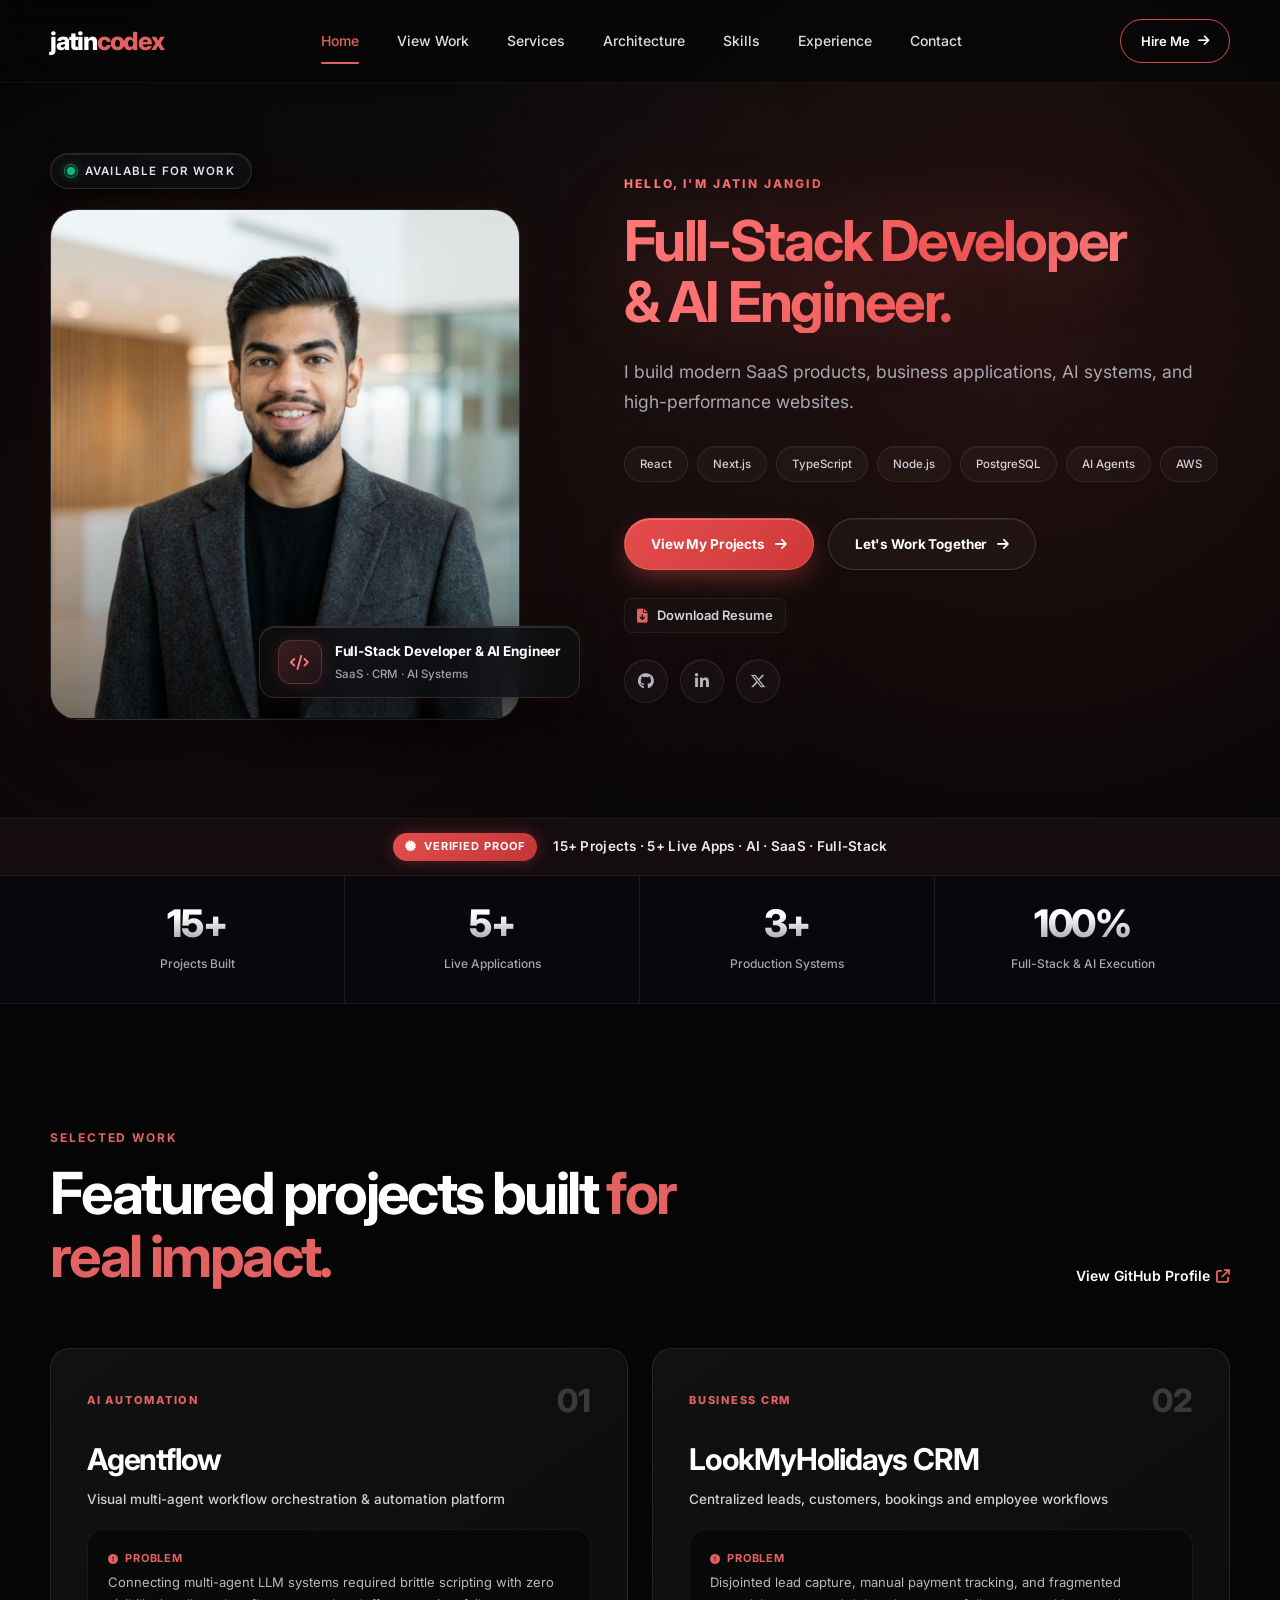
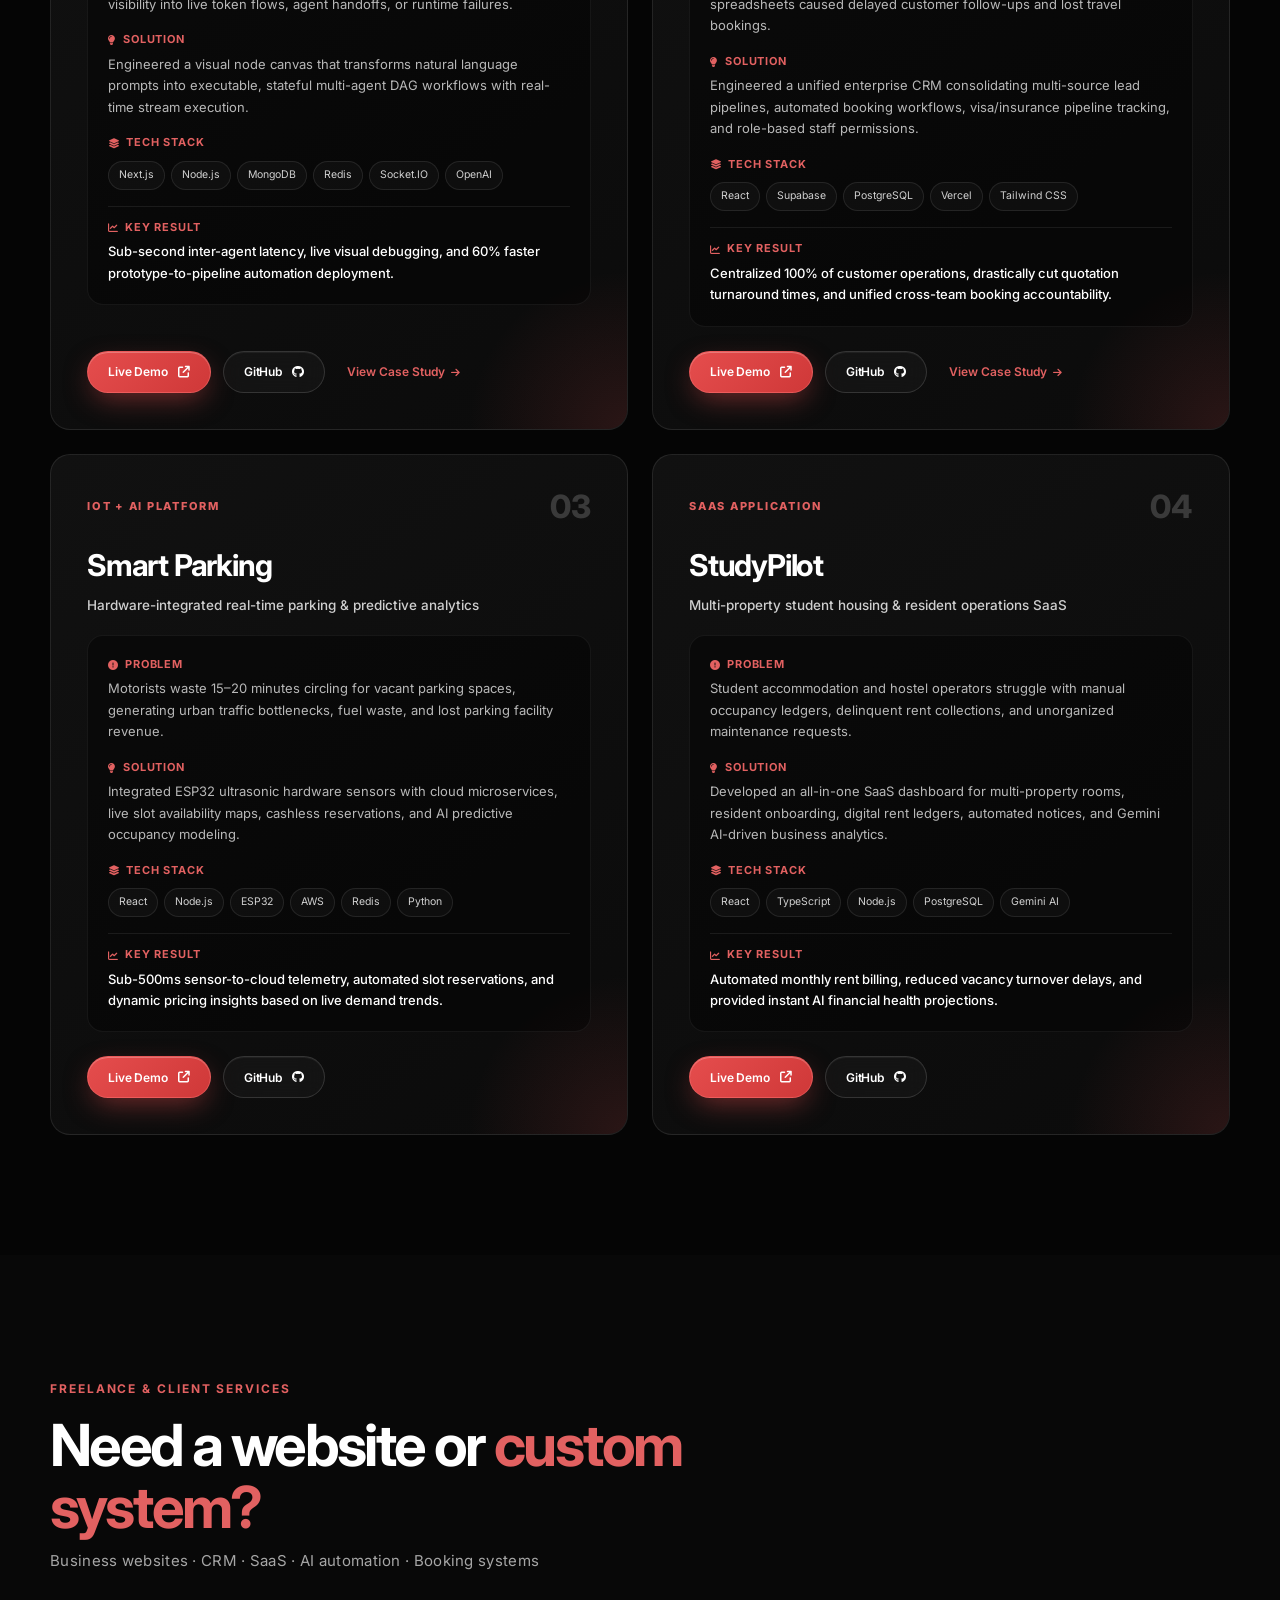
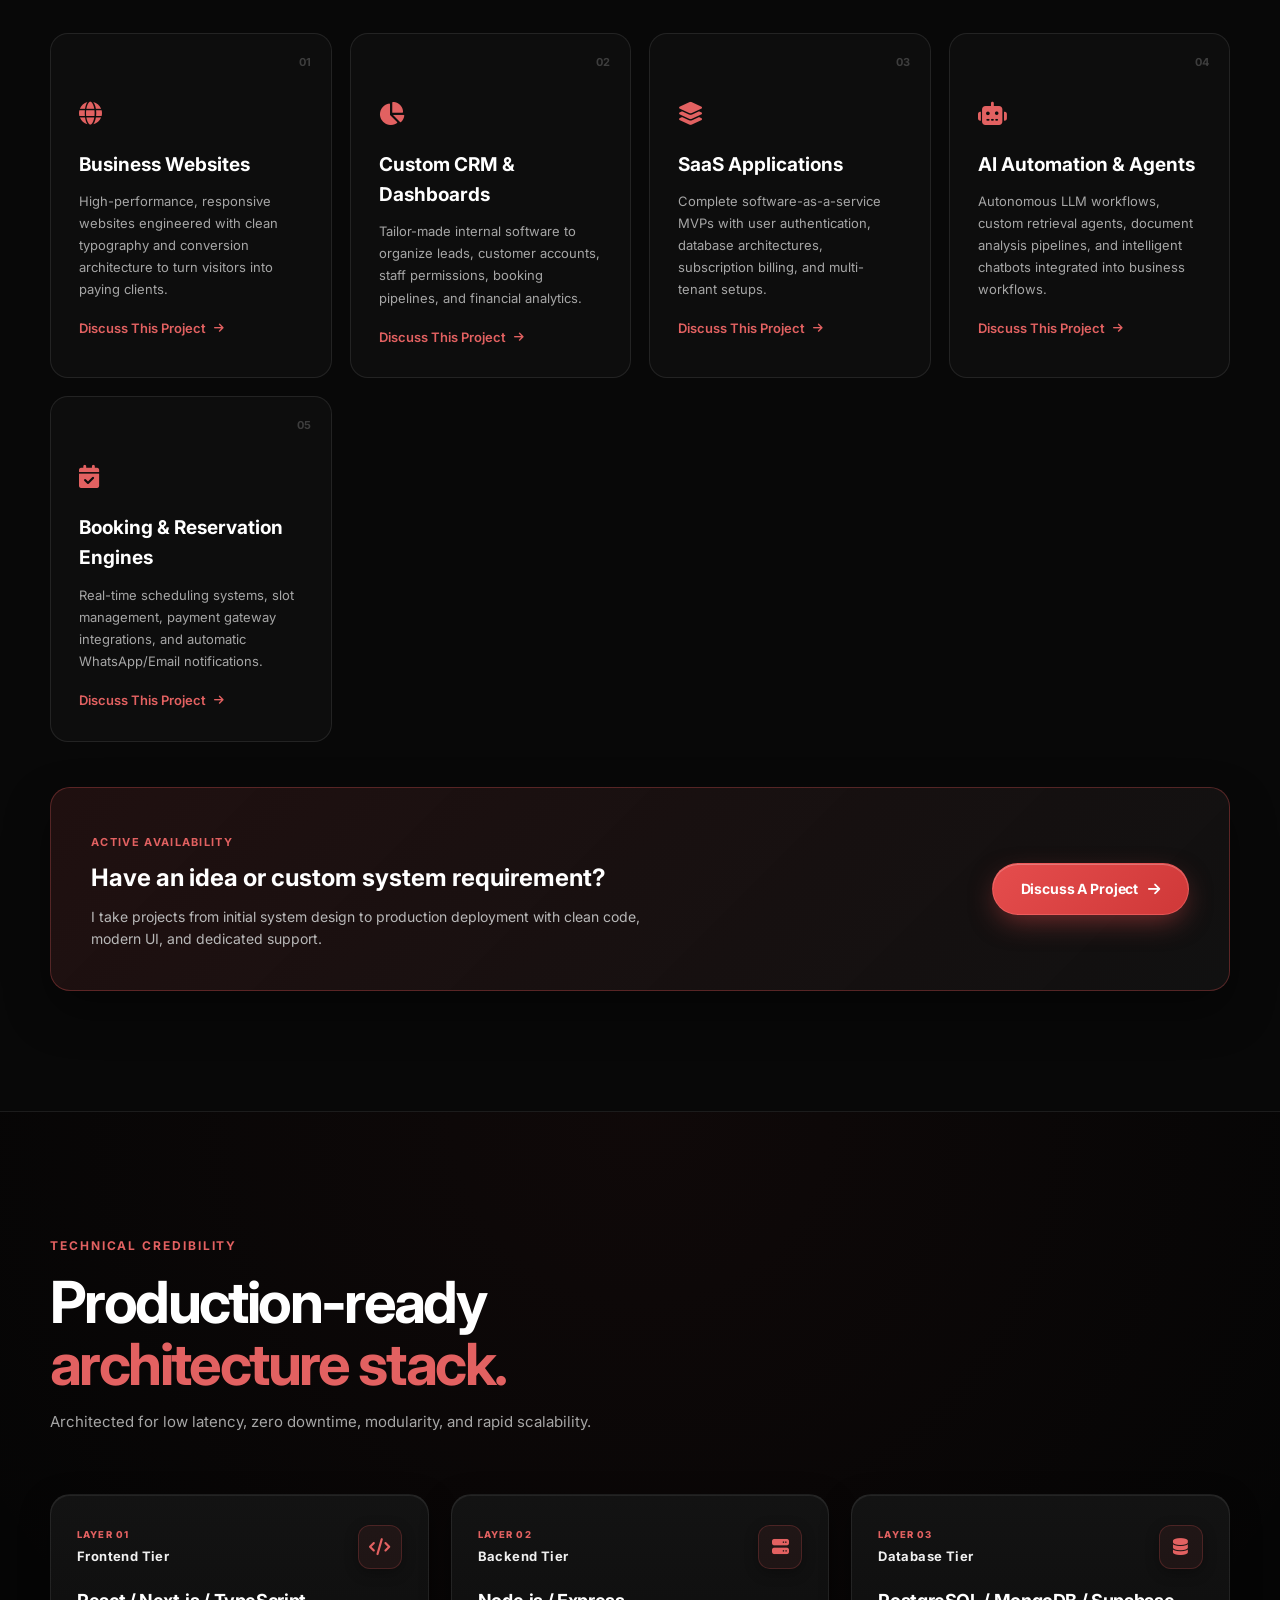
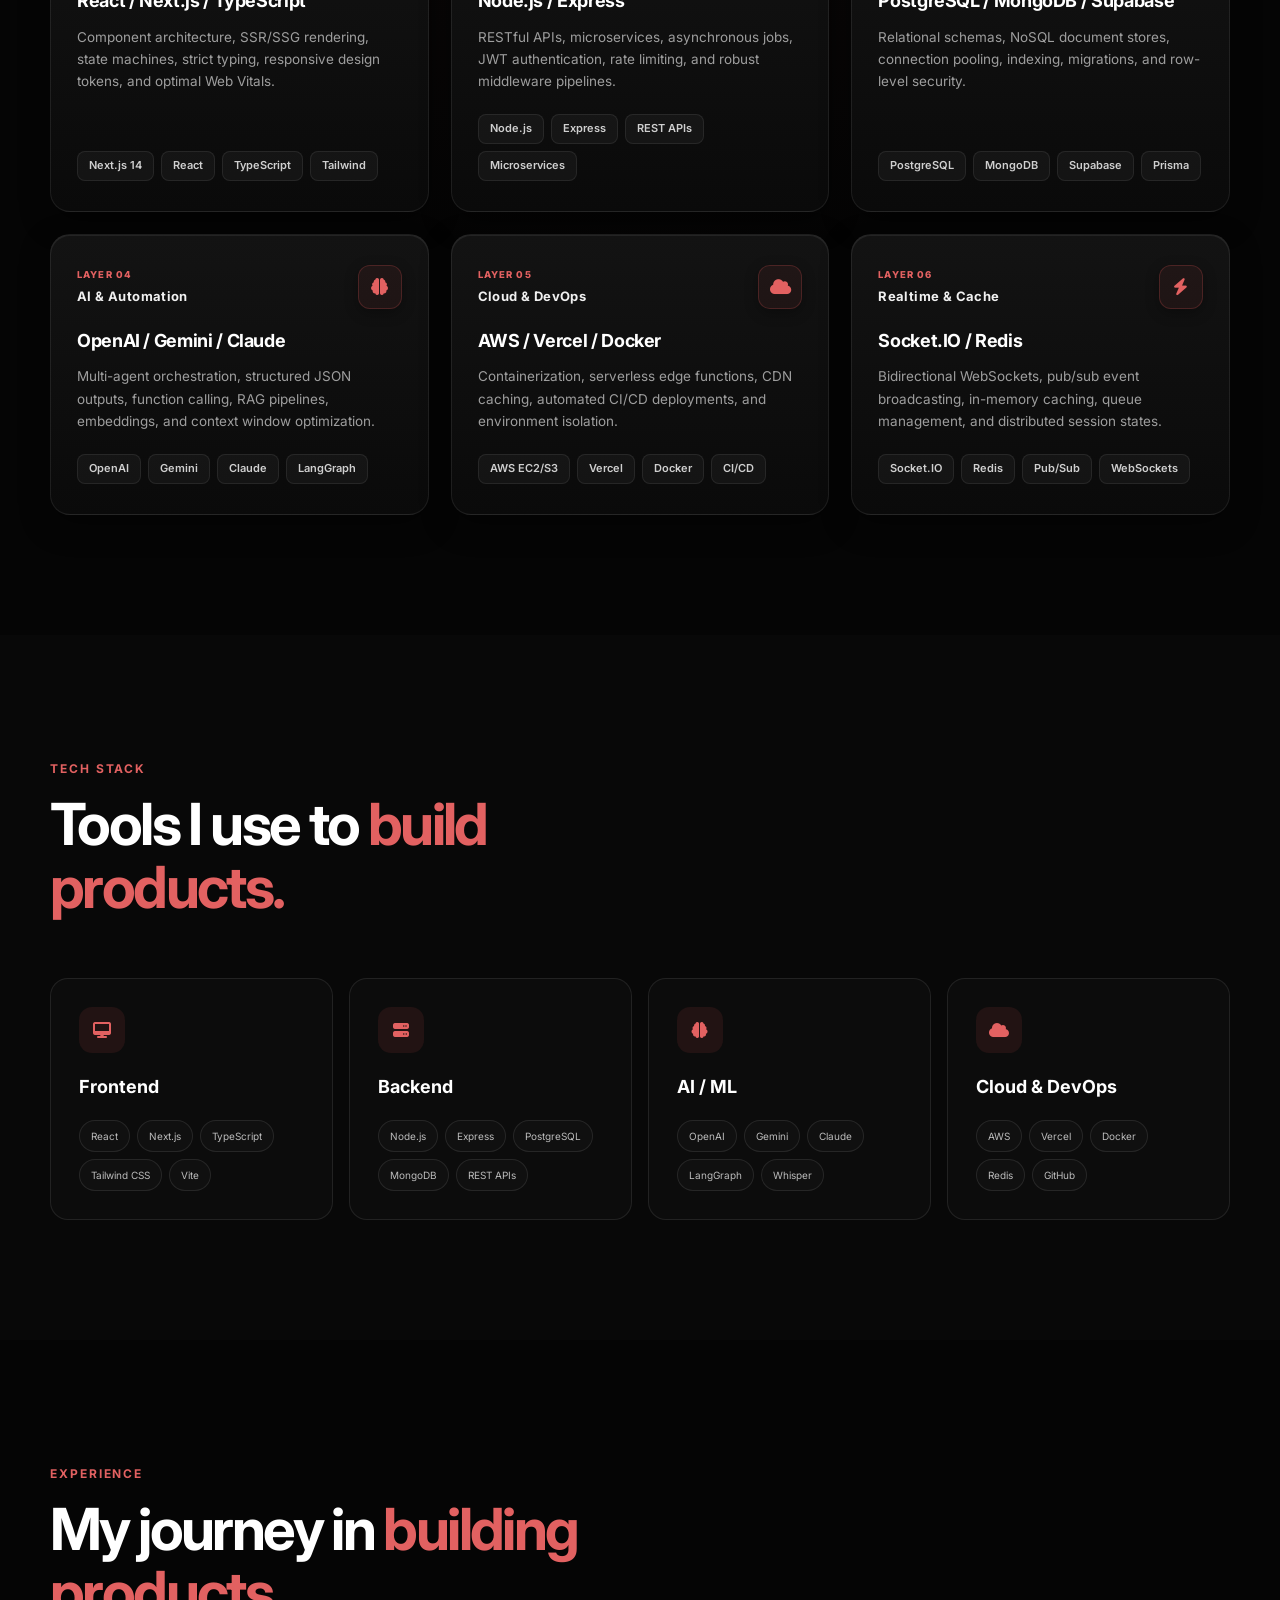
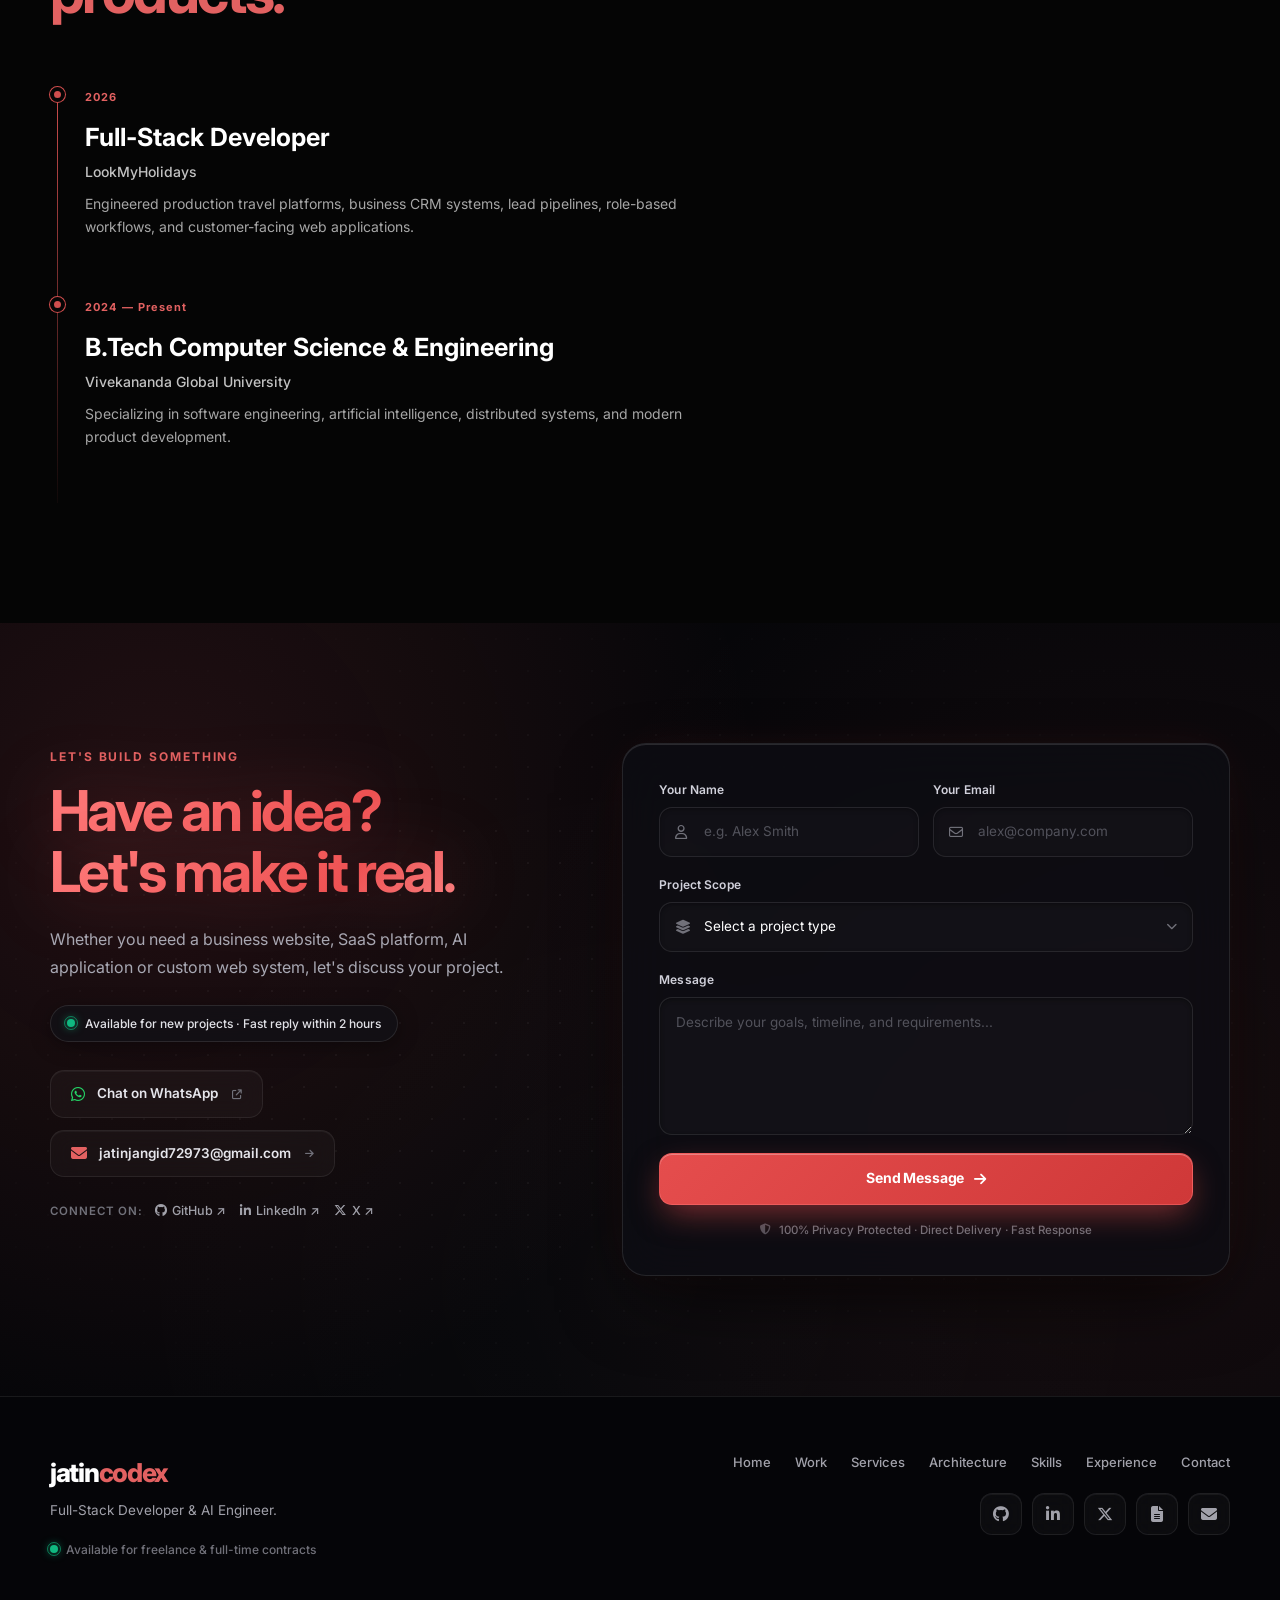
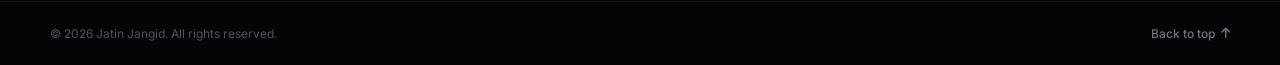
==== commit 9bbaa44b: "style: elevate contact section and footer with glassmorphism, icon inputs, and refined typography" ====
--- a/index.html
+++ b/index.html
@@ -18,7 +18,7 @@
 
   <link rel="stylesheet" href="https://cdnjs.cloudflare.com/ajax/libs/font-awesome/6.5.2/css/all.min.css" />
 
-  <link rel="stylesheet" href="style.css?v=3.0" />
+  <link rel="stylesheet" href="style.css?v=3.1" />
 </head>
 
 <body>
@@ -1020,8 +1020,8 @@
           </span>
 
           <h2>
-            Have an idea?
-            <span>Let's make it real.</span>
+            <span class="contact-title-top">Have an idea?</span>
+            <span class="contact-title-accent">Let's make it real.</span>
           </h2>
 
           <p>
@@ -1030,18 +1030,30 @@
             your project.
           </p>
 
-          <div class="contact-details">
+          <div class="contact-status-chip">
+            <span class="status-dot"></span>
+            <span>Available for new projects · Fast reply within 2 hours</span>
+          </div>
+
+          <div class="contact-quick-links">
 
             <a href="https://wa.me/?text=Hi%20Jatin,%20I'd%20like%20to%20discuss%20a%20project" target="_blank"
-              rel="noopener noreferrer" class="btn btn-outline contact-whatsapp-btn">
-              <i class="fa-brands fa-whatsapp"></i> Chat on WhatsApp
+              rel="noopener noreferrer" class="contact-pill-link whatsapp">
+              <i class="fa-brands fa-whatsapp"></i>
+              <span>Chat on WhatsApp</span>
+              <i class="fa-solid fa-arrow-up-right-from-square mini-arrow"></i>
             </a>
 
-            <a href="mailto:jatinjangid72973@gmail.com" class="email-direct-link">
+            <a href="mailto:jatinjangid72973@gmail.com" class="contact-pill-link email">
               <i class="fa-solid fa-envelope"></i>
-              <span>Email Me: jatinjangid72973@gmail.com</span>
+              <span>jatinjangid72973@gmail.com</span>
+              <i class="fa-solid fa-arrow-right mini-arrow"></i>
             </a>
 
+          </div>
+
+          <div class="contact-social-row">
+            <span class="social-label">Connect on:</span>
             <div class="contact-social-mini">
               <a href="https://github.com/jatinnjangid" target="_blank" rel="noopener noreferrer">
                 <i class="fa-brands fa-github"></i> GitHub ↗
@@ -1050,8 +1062,11 @@
               <a href="https://www.linkedin.com/in/jatinnjangid" target="_blank" rel="noopener noreferrer">
                 <i class="fa-brands fa-linkedin-in"></i> LinkedIn ↗
               </a>
-            </div>
-
+
+              <a href="https://x.com/jatin_jangid80" target="_blank" rel="noopener noreferrer">
+                <i class="fa-brands fa-x-twitter"></i> X ↗
+              </a>
+            </div>
           </div>
 
         </div>
@@ -1065,13 +1080,19 @@
             <div class="input-row">
 
               <div class="input-group">
-                <label for="name">Name</label>
-                <input id="name" name="name" type="text" placeholder="Your name" required />
+                <label for="name">Your Name</label>
+                <div class="input-wrapper">
+                  <i class="fa-regular fa-user"></i>
+                  <input id="name" name="name" type="text" placeholder="e.g. Alex Smith" required />
+                </div>
               </div>
 
               <div class="input-group">
-                <label for="email">Email</label>
-                <input id="email" name="email" type="email" placeholder="you@example.com" required />
+                <label for="email">Your Email</label>
+                <div class="input-wrapper">
+                  <i class="fa-regular fa-envelope"></i>
+                  <input id="email" name="email" type="email" placeholder="alex@company.com" required />
+                </div>
               </div>
 
             </div>
@@ -1080,40 +1101,44 @@
             <div class="input-group">
 
               <label for="project">
-                Project Type
+                Project Scope
               </label>
 
-              <select id="project" name="project">
-
-                <option value="">
-                  Select a project type
-                </option>
-
-                <option value="Business Website">
-                  Business Website
-                </option>
-
-                <option value="Custom CRM / Dashboard">
-                  Custom CRM / Dashboard
-                </option>
-
-                <option value="SaaS Application">
-                  SaaS Application
-                </option>
-
-                <option value="AI Automation / System">
-                  AI Automation / System
-                </option>
-
-                <option value="Booking / Reservation Engine">
-                  Booking / Reservation Engine
-                </option>
-
-                <option value="Other Custom Software">
-                  Other Custom Software
-                </option>
-
-              </select>
+              <div class="input-wrapper select-wrapper">
+                <i class="fa-solid fa-layer-group"></i>
+                <select id="project" name="project">
+
+                  <option value="">
+                    Select a project type
+                  </option>
+
+                  <option value="Business Website">
+                    Business Website
+                  </option>
+
+                  <option value="Custom CRM / Dashboard">
+                    Custom CRM / Dashboard
+                  </option>
+
+                  <option value="SaaS Application">
+                    SaaS Application
+                  </option>
+
+                  <option value="AI Automation / System">
+                    AI Automation / System
+                  </option>
+
+                  <option value="Booking / Reservation Engine">
+                    Booking / Reservation Engine
+                  </option>
+
+                  <option value="Other Custom Software">
+                    Other Custom Software
+                  </option>
+
+                </select>
+                <i class="fa-solid fa-chevron-down select-arrow"></i>
+              </div>
 
             </div>
 
@@ -1124,16 +1149,23 @@
                 Message
               </label>
 
-              <textarea id="message" name="message" rows="6" placeholder="Tell me about your project..."
-                required></textarea>
+              <div class="input-wrapper textarea-wrapper">
+                <textarea id="message" name="message" rows="5" placeholder="Describe your goals, timeline, and requirements..."
+                  required></textarea>
+              </div>
 
             </div>
 
 
             <button type="submit" class="btn btn-primary submit-btn">
-              Send Message
+              <span>Send Message</span>
               <i class="fa-solid fa-arrow-right"></i>
             </button>
+
+            <div class="form-guarantee">
+              <i class="fa-solid fa-shield-halved"></i>
+              <span>100% Privacy Protected · Direct Delivery · Fast Response</span>
+            </div>
 
           </div>
 
@@ -1203,7 +1235,7 @@
 
     <div class="container footer-wrapper">
 
-      <div>
+      <div class="footer-brand">
 
         <a href="#home" class="logo">
           jatin<span>codex</span>
@@ -1213,36 +1245,64 @@
           Full-Stack Developer &amp; AI Engineer.
         </p>
 
+        <span class="footer-availability">
+          <span class="status-dot"></span> Available for freelance &amp; full-time contracts
+        </span>
+
       </div>
 
-      <div class="footer-social-tabs">
-
-        <a href="https://github.com/jatinnjangid" target="_blank" rel="noopener noreferrer" class="footer-tab"
-          aria-label="GitHub Profile" title="GitHub Profile">
-          <i class="fa-brands fa-github"></i>
+      <div class="footer-links-group">
+
+        <div class="footer-nav">
+          <a href="#home">Home</a>
+          <a href="#work">Work</a>
+          <a href="#services">Services</a>
+          <a href="#architecture">Architecture</a>
+          <a href="#skills">Skills</a>
+          <a href="#experience">Experience</a>
+          <a href="#contact">Contact</a>
+        </div>
+
+        <div class="footer-social-tabs">
+
+          <a href="https://github.com/jatinnjangid" target="_blank" rel="noopener noreferrer" class="footer-tab"
+            aria-label="GitHub Profile" title="GitHub Profile">
+            <i class="fa-brands fa-github"></i>
+          </a>
+
+          <a href="https://www.linkedin.com/in/jatinnjangid" target="_blank" rel="noopener noreferrer" class="footer-tab"
+            aria-label="LinkedIn Profile" title="LinkedIn Profile">
+            <i class="fa-brands fa-linkedin-in"></i>
+          </a>
+
+          <a href="https://x.com/jatin_jangid80" target="_blank" rel="noopener noreferrer" class="footer-tab"
+            aria-label="X Profile" title="X Profile">
+            <i class="fa-brands fa-x-twitter"></i>
+          </a>
+
+          <a href="mailto:jatinjangid72973@gmail.com?subject=Resume%20Request%20-%20Jatin%20Jangid" target="_blank"
+            rel="noopener noreferrer" class="footer-tab" aria-label="Request Resume" title="Request Resume">
+            <i class="fa-solid fa-file-lines"></i>
+          </a>
+
+          <a href="mailto:jatinjangid72973@gmail.com" target="_blank" rel="noopener noreferrer" class="footer-tab"
+            aria-label="Send Email" title="Send Email">
+            <i class="fa-solid fa-envelope"></i>
+          </a>
+
+        </div>
+
+      </div>
+
+    </div>
+
+    <div class="footer-bottom">
+      <div class="container footer-bottom-inner">
+        <span>&copy; 2026 Jatin Jangid. All rights reserved.</span>
+        <a href="#home" class="back-to-top">
+          Back to top <i class="fa-solid fa-arrow-up"></i>
         </a>
-
-        <a href="https://www.linkedin.com/in/jatinnjangid" target="_blank" rel="noopener noreferrer" class="footer-tab"
-          aria-label="LinkedIn Profile" title="LinkedIn Profile">
-          <i class="fa-brands fa-linkedin-in"></i>
-        </a>
-
-        <a href="mailto:jatinjangid72973@gmail.com?subject=Resume%20Request%20-%20Jatin%20Jangid" target="_blank"
-          rel="noopener noreferrer" class="footer-tab" aria-label="Request Resume" title="Request Resume">
-          <i class="fa-solid fa-file-lines"></i>
-        </a>
-
-        <a href="mailto:jatinjangid72973@gmail.com" target="_blank" rel="noopener noreferrer" class="footer-tab"
-          aria-label="Send Email" title="Send Email">
-          <i class="fa-solid fa-envelope"></i>
-        </a>
-
       </div>
-
-    </div>
-
-    <div class="footer-bottom">
-      &copy; 2026 Jatin Jangid. All rights reserved.
     </div>
 
   </footer>
--- a/style.css
+++ b/style.css
@@ -1414,210 +1414,383 @@
 ========================================================= */
 
 .contact-section {
-  background: #090909;
+  position: relative;
+  background: #060609;
+  overflow: hidden;
+  padding: 120px 0;
+}
+
+.contact-section::before {
+  content: "";
+  position: absolute;
+  inset: 0;
+  pointer-events: none;
+  background:
+    radial-gradient(circle at 12% 25%, rgba(207, 77, 77, 0.14) 0%, transparent 48%),
+    radial-gradient(circle at 88% 65%, rgba(226, 97, 97, 0.08) 0%, transparent 52%),
+    radial-gradient(circle at 50% 85%, rgba(255, 255, 255, 0.015) 0%, transparent 60%);
+}
+
+.contact-section::after {
+  content: "";
+  position: absolute;
+  inset: 0;
+  background-image: radial-gradient(rgba(255, 255, 255, 0.06) 1px, transparent 1px);
+  background-size: 32px 32px;
+  mask-image: radial-gradient(ellipse 70% 60% at 50% 50%, #000 40%, transparent 100%);
+  -webkit-mask-image: radial-gradient(ellipse 70% 60% at 50% 50%, #000 40%, transparent 100%);
+  opacity: 0.75;
+  pointer-events: none;
 }
 
 .contact-grid {
   display: grid;
-
   grid-template-columns: 0.9fr 1.1fr;
-
-  gap: 80px;
-
+  gap: 75px;
   align-items: start;
+  position: relative;
+  z-index: 2;
 }
 
 .contact-content h2 {
   max-width: 620px;
-
-  font-size: clamp(42px, 5vw, 70px);
-
-  line-height: 1;
-
-  letter-spacing: -0.05em;
-
-  margin-bottom: 25px;
-}
-
+  font-size: clamp(38px, 4.4vw, 62px);
+  line-height: 1.08;
+  letter-spacing: -0.045em;
+  margin-bottom: 22px;
+  color: #ffffff;
+}
+
+.contact-title-top {
+  display: block;
+}
+
+.contact-title-accent,
 .contact-content h2 span {
+  display: block;
+  background: linear-gradient(135deg, #ff7b7b 0%, #ee5253 60%, #ff9e9e 100%);
+  -webkit-background-clip: text;
+  -webkit-text-fill-color: transparent;
+  filter: drop-shadow(0 0 35px rgba(238, 82, 83, 0.28));
+  white-space: nowrap;
+}
+
+.contact-content > p {
+  max-width: 520px;
+  color: #a8a8b3;
+  font-size: 16px;
+  line-height: 1.75;
+}
+
+/* Status Chip */
+.contact-status-chip {
+  display: inline-flex;
+  align-items: center;
+  gap: 10px;
+  margin-top: 24px;
+  padding: 8px 16px;
+  background: rgba(18, 18, 24, 0.7);
+  border: 1px solid rgba(255, 255, 255, 0.1);
+  border-radius: 999px;
+  font-size: 12px;
+  font-weight: 500;
+  color: #e2e2e8;
+  backdrop-filter: blur(12px);
+  -webkit-backdrop-filter: blur(12px);
+  box-shadow: 0 4px 20px rgba(0, 0, 0, 0.35);
+}
+
+/* Quick Action Links */
+.contact-quick-links {
+  display: flex;
+  flex-direction: column;
+  gap: 12px;
+  margin-top: 28px;
+}
+
+.contact-pill-link {
+  display: inline-flex;
+  align-items: center;
+  gap: 12px;
+  padding: 12px 20px;
+  border-radius: 14px;
+  background: rgba(255, 255, 255, 0.03);
+  border: 1px solid rgba(255, 255, 255, 0.08);
+  color: #e5e5eb;
+  font-size: 13.5px;
+  font-weight: 600;
+  backdrop-filter: blur(10px);
+  -webkit-backdrop-filter: blur(10px);
+  transition: all 0.28s cubic-bezier(0.16, 1, 0.3, 1);
+  width: fit-content;
+  box-shadow: inset 0 1px 0 rgba(255, 255, 255, 0.04);
+}
+
+.contact-pill-link i:first-child {
+  font-size: 16px;
+}
+
+.contact-pill-link .mini-arrow {
+  font-size: 10px;
+  color: #71717a;
+  transition: transform 0.25s ease, color 0.25s ease;
+  margin-left: 2px;
+}
+
+.contact-pill-link.whatsapp i:first-child {
+  color: #25d366;
+}
+
+.contact-pill-link.whatsapp:hover {
+  background: rgba(37, 211, 102, 0.12);
+  border-color: rgba(37, 211, 102, 0.45);
+  color: #25d366;
+  transform: translateY(-2px);
+  box-shadow: 0 8px 24px rgba(37, 211, 102, 0.22);
+}
+
+.contact-pill-link.whatsapp:hover .mini-arrow {
+  color: #25d366;
+  transform: translate(2px, -2px);
+}
+
+.contact-pill-link.email i:first-child {
   color: var(--accent-light);
 }
 
-.contact-content > p {
-  max-width: 540px;
-
-  color: var(--muted);
-
-  font-size: 15px;
-
-  line-height: 1.8;
-}
-
-.contact-details {
+.contact-pill-link.email:hover {
+  background: rgba(207, 77, 77, 0.12);
+  border-color: rgba(207, 77, 77, 0.45);
+  color: #ffffff;
+  transform: translateY(-2px);
+  box-shadow: 0 8px 24px rgba(207, 77, 77, 0.22);
+}
+
+.contact-pill-link.email:hover .mini-arrow {
+  color: #ffffff;
+  transform: translateX(3px);
+}
+
+/* Social Row */
+.contact-social-row {
+  display: flex;
+  align-items: center;
+  gap: 12px;
+  margin-top: 24px;
+}
+
+.social-label {
+  font-size: 11.5px;
+  color: #71717a;
+  font-weight: 600;
+  text-transform: uppercase;
+  letter-spacing: 0.08em;
+}
+
+.contact-social-mini {
+  display: flex;
+  gap: 14px;
+}
+
+.contact-social-mini a {
+  display: inline-flex;
+  align-items: center;
+  gap: 5px;
+  color: #a1a1aa;
+  font-size: 12.5px;
+  font-weight: 500;
+  transition: all 0.2s ease;
+}
+
+.contact-social-mini a:hover {
+  color: #ffffff;
+  transform: translateY(-1px);
+}
+
+/* FORM CARD */
+.contact-form {
+  position: relative;
+  padding: 36px;
+  background: rgba(14, 14, 20, 0.78);
+  backdrop-filter: blur(24px);
+  -webkit-backdrop-filter: blur(24px);
+  border: 1px solid rgba(255, 255, 255, 0.1);
+  border-radius: 24px;
+  box-shadow:
+    0 30px 80px -20px rgba(0, 0, 0, 0.8),
+    0 0 50px -15px rgba(207, 77, 77, 0.16),
+    inset 0 1px 0 rgba(255, 255, 255, 0.12);
+  transition: border-color 0.3s ease, box-shadow 0.3s ease;
+}
+
+.contact-form:hover {
+  border-color: rgba(226, 97, 97, 0.25);
+  box-shadow:
+    0 35px 90px -20px rgba(0, 0, 0, 0.88),
+    0 0 60px -10px rgba(207, 77, 77, 0.24),
+    inset 0 1px 0 rgba(255, 255, 255, 0.18);
+}
+
+.input-row {
+  display: grid;
+  grid-template-columns: repeat(2, 1fr);
+  gap: 14px;
+}
+
+.input-group {
   display: flex;
   flex-direction: column;
-  gap: 16px;
-  margin-top: 35px;
-}
-
-.contact-whatsapp-btn {
-  display: inline-flex !important;
+  gap: 8px;
+  margin-bottom: 18px;
+}
+
+.input-group label {
+  color: #d1d1db;
+  font-size: 12px;
+  font-weight: 600;
+  letter-spacing: 0.01em;
+}
+
+.input-wrapper {
+  position: relative;
+  display: flex;
+  align-items: center;
+}
+
+.input-wrapper i:not(.select-arrow) {
+  position: absolute;
+  left: 16px;
+  color: #71717a;
+  font-size: 14px;
+  pointer-events: none;
+  transition: color 0.25s ease;
+}
+
+.input-wrapper input,
+.input-wrapper select,
+.input-wrapper textarea {
+  width: 100%;
+  border: 1px solid rgba(255, 255, 255, 0.09);
+  border-radius: 13px;
+  background: rgba(255, 255, 255, 0.025);
+  color: #ffffff;
+  padding: 13px 16px 13px 44px;
+  font-size: 13.5px;
+  outline: none;
+  box-shadow: inset 0 2px 4px rgba(0, 0, 0, 0.3);
+  transition: all 0.25s cubic-bezier(0.16, 1, 0.3, 1);
+}
+
+.input-wrapper textarea {
+  padding: 14px 16px;
+  resize: vertical;
+  min-height: 135px;
+  line-height: 1.6;
+}
+
+.input-wrapper input::placeholder,
+.input-wrapper textarea::placeholder {
+  color: #52525b;
+}
+
+.select-wrapper select {
+  appearance: none;
+  -webkit-appearance: none;
+  cursor: pointer;
+  padding-right: 42px;
+}
+
+.select-wrapper select option {
+  background: #111116;
+  color: #ffffff;
+  padding: 10px;
+}
+
+.select-arrow {
+  position: absolute;
+  right: 16px;
+  color: #71717a;
+  font-size: 11px;
+  pointer-events: none;
+  transition: transform 0.25s ease, color 0.25s ease;
+}
+
+.select-wrapper:focus-within .select-arrow {
+  color: var(--accent-light);
+  transform: rotate(180deg);
+}
+
+.input-wrapper:focus-within i:not(.select-arrow) {
+  color: var(--accent-light);
+}
+
+.input-wrapper input:focus,
+.input-wrapper select:focus,
+.input-wrapper textarea:focus {
+  border-color: rgba(226, 97, 97, 0.6);
+  background: rgba(226, 97, 97, 0.04);
+  box-shadow:
+    0 0 0 3px rgba(226, 97, 97, 0.15),
+    0 8px 24px -4px rgba(0, 0, 0, 0.5),
+    inset 0 1px 0 rgba(255, 255, 255, 0.06);
+}
+
+.contact-form .submit-btn {
+  width: 100%;
+  min-height: 52px;
+  font-size: 14px;
+  font-weight: 700;
+  border-radius: 13px;
+  background: linear-gradient(135deg, #e54d4d 0%, #cf3838 100%);
+  border: 1px solid rgba(255, 120, 120, 0.4);
+  color: #ffffff;
+  box-shadow:
+    0 12px 32px -6px rgba(229, 77, 77, 0.55),
+    inset 0 1px 0 rgba(255, 255, 255, 0.3);
+  transition: all 0.28s cubic-bezier(0.16, 1, 0.3, 1);
+  display: flex;
   align-items: center;
   justify-content: center;
   gap: 10px;
-  width: fit-content;
-  min-height: 50px;
-  padding: 0 24px !important;
-  background: transparent !important;
-  border: 1px solid rgba(255, 255, 255, 0.18) !important;
-  color: #ffffff !important;
-  font-weight: 700;
-  font-size: 13px !important;
-  border-radius: 999px !important;
-  transition: all 0.25s ease;
-}
-
-.contact-whatsapp-btn:hover {
-  border-color: #25d366 !important;
-  color: #25d366 !important;
-  background: rgba(37, 211, 102, 0.08) !important;
+  margin-top: 10px;
+  cursor: pointer;
+}
+
+.contact-form .submit-btn:hover {
+  background: linear-gradient(135deg, #f05a5a 0%, #db4242 100%);
   transform: translateY(-2px);
-}
-
-.contact-whatsapp-btn i {
-  font-size: 16px;
-  color: #25d366 !important;
-}
-
-.email-direct-link {
-  display: inline-flex !important;
-  align-items: center;
-  gap: 10px;
-  color: var(--accent-light) !important;
-  background: transparent !important;
-  border: none !important;
-  padding: 4px 0 !important;
-  font-size: 14px !important;
-  font-weight: 600;
-  transition: all 0.25s ease;
-}
-
-.email-direct-link:hover {
-  color: #ffffff !important;
-  transform: translateX(3px);
-}
-
-.email-direct-link i {
-  font-size: 14px;
-}
-
-.contact-social-mini {
-  display: flex;
-  gap: 18px;
-  margin-top: 4px;
-}
-
-.contact-social-mini a {
-  display: inline-flex !important;
-  align-items: center;
-  gap: 6px;
-  padding: 4px 0 !important;
-  background: transparent !important;
-  border: none !important;
-  color: var(--muted) !important;
-  font-size: 13px !important;
-  font-weight: 600;
-  transition: all 0.25s ease;
-}
-
-.contact-social-mini a:hover {
-  color: #ffffff !important;
-  transform: translateY(-1px);
-}
-
-/* FORM */
-
-.contact-form {
-  padding: 32px;
-
-  background: #0d0d0d;
-
-  border: 1px solid var(--border);
-
-  border-radius: 20px;
-}
-
-.input-row {
-  display: grid;
-
-  grid-template-columns: repeat(2, 1fr);
-
-  gap: 14px;
-}
-
-.input-group {
-  display: flex;
-
-  flex-direction: column;
-
-  gap: 8px;
-
-  margin-bottom: 18px;
-}
-
-.input-group label {
-  color: #ccc;
-
-  font-size: 11px;
-  font-weight: 600;
-}
-
-.input-group input,
-.input-group select,
-.input-group textarea {
-  width: 100%;
-
-  border: 1px solid var(--border);
-
-  border-radius: 11px;
-
-  background: #080808;
-
-  color: white;
-
-  padding: 13px 14px;
-
-  outline: none;
-
-  transition: 0.25s ease;
-
-  resize: vertical;
-}
-
-.input-group input::placeholder,
-.input-group textarea::placeholder {
-  color: #626262;
-}
-
-.input-group input:focus,
-.input-group select:focus,
-.input-group textarea:focus {
-  border-color: rgba(207, 77, 77, 0.6);
-
-  box-shadow: 0 0 0 3px rgba(207, 77, 77, 0.12);
-}
-
-.submit-btn {
-  width: 100%;
-
-  border: 0;
-
-  cursor: pointer;
-}
-
-.submit-btn:disabled {
+  box-shadow:
+    0 16px 38px -6px rgba(229, 77, 77, 0.7),
+    inset 0 1px 0 rgba(255, 255, 255, 0.4);
+}
+
+.contact-form .submit-btn i {
+  transition: transform 0.25s ease;
+}
+
+.contact-form .submit-btn:hover i {
+  transform: translateX(4px);
+}
+
+.contact-form .submit-btn:disabled {
   opacity: 0.7;
   cursor: not-allowed;
+}
+
+.form-guarantee {
+  display: flex;
+  align-items: center;
+  justify-content: center;
+  gap: 8px;
+  margin-top: 16px;
+  color: #71717a;
+  font-size: 11.5px;
+  font-weight: 500;
+}
+
+.form-guarantee i {
+  color: #52525b;
+  font-size: 11px;
 }
 
 /* FORM STATUS & FALLBACK */
@@ -1633,14 +1806,6 @@
   gap: 14px;
 }
 
-.form-status-success {
-  background: rgba(87, 212, 124, 0.1);
-  border: 1px solid rgba(87, 212, 124, 0.35);
-  color: #57d47c;
-  display: flex;
-  align-items: center;
-  gap: 12px;
-}
 
 .form-status-notice {
   background: rgba(207, 77, 77, 0.08);
@@ -1870,110 +2035,133 @@
 ========================================================= */
 
 .footer {
-  border-top: 1px solid var(--border);
-
-  background: #050505;
+  border-top: 1px solid rgba(255, 255, 255, 0.08);
+  background: #050508;
+  position: relative;
+  z-index: 2;
 }
 
 .footer-wrapper {
-  min-height: 130px;
-
-  display: flex;
-  align-items: center;
+  padding: 55px 0 40px;
+  display: flex;
+  align-items: flex-start;
   justify-content: space-between;
-
+  gap: 40px;
+}
+
+.footer-brand .logo {
+  font-size: 26px;
+  font-weight: 800;
+  display: inline-block;
+  margin-bottom: 6px;
+}
+
+.footer-brand p {
+  color: #a1a1aa;
+  font-size: 13.5px;
+  margin-bottom: 14px;
+}
+
+.footer-availability {
+  display: inline-flex;
+  align-items: center;
+  gap: 8px;
+  font-size: 12px;
+  color: #71717a;
+  font-weight: 500;
+}
+
+.footer-links-group {
+  display: flex;
+  flex-direction: column;
+  align-items: flex-end;
   gap: 20px;
 }
 
-.footer-wrapper p {
-  margin-top: 5px;
-
-  color: var(--muted);
-
-  font-size: 11px;
-}
-
-.footer-social-tabs,
-.footer-links,
-.footer-social {
-  display: flex;
-  gap: 12px;
+.footer-nav {
+  display: flex;
+  gap: 24px;
   align-items: center;
   flex-wrap: wrap;
 }
 
-.footer-tab,
-.footer-social-tabs a,
-.footer-social a,
-.footer-links a,
-.footer-btn {
-  width: 44px;
-  height: 44px;
-  min-width: 44px;
-  min-height: 44px;
+.footer-nav a {
+  color: #a1a1aa;
+  font-size: 13px;
+  font-weight: 500;
+  transition: color 0.25s ease;
+}
+
+.footer-nav a:hover {
+  color: #ffffff;
+}
+
+.footer-social-tabs {
+  display: flex;
+  gap: 10px;
+  align-items: center;
+}
+
+.footer-tab {
+  width: 42px;
+  height: 42px;
   display: inline-flex;
   align-items: center;
   justify-content: center;
-  background: #111111;
-  border: 1px solid rgba(255, 255, 255, 0.12);
+  background: rgba(255, 255, 255, 0.03);
+  border: 1px solid rgba(255, 255, 255, 0.08);
   border-radius: 12px;
-  color: #e5e5e5;
-  font-size: 18px;
+  color: #a1a1aa;
+  font-size: 16px;
+  backdrop-filter: blur(10px);
+  -webkit-backdrop-filter: blur(10px);
   transition: all 0.25s cubic-bezier(0.16, 1, 0.3, 1);
-  cursor: pointer;
-  box-shadow: 0 4px 14px rgba(0, 0, 0, 0.28);
-  text-decoration: none;
-}
-
-.footer-tab i,
-.footer-social-tabs a i,
-.footer-social a i,
-.footer-links a i,
-.footer-btn i {
-  color: #e5e5e5;
-  font-size: 18px;
-  transition: color 0.25s ease, transform 0.25s ease;
-}
-
-.footer-tab:hover,
-.footer-social-tabs a:hover,
-.footer-social a:hover,
-.footer-links a:hover,
-.footer-btn:hover {
-  border-color: rgba(207, 77, 77, 0.55);
-  background: rgba(207, 77, 77, 0.12);
+  box-shadow: inset 0 1px 0 rgba(255, 255, 255, 0.05);
+}
+
+.footer-tab:hover {
+  border-color: rgba(226, 97, 97, 0.5);
+  background: rgba(226, 97, 97, 0.12);
   color: #ffffff;
   transform: translateY(-3px);
-  box-shadow: 0 8px 24px rgba(207, 77, 77, 0.25);
-}
-
-.footer-tab:hover i,
-.footer-social-tabs a:hover i,
-.footer-social a:hover i,
-.footer-links a:hover i,
-.footer-btn:hover i {
+  box-shadow: 0 8px 20px rgba(207, 77, 77, 0.25);
+}
+
+.footer-tab:hover i {
   color: var(--accent-light);
   transform: scale(1.12);
 }
 
-.footer-tab:active,
-.footer-social-tabs a:active,
-.footer-social a:active,
-.footer-links a:active,
-.footer-btn:active {
+.footer-tab:active {
   transform: translateY(-1px) scale(0.96);
 }
 
 .footer-bottom {
-  padding: 18px;
-
-  border-top: 1px solid var(--border);
-
-  text-align: center;
-
-  color: #656565;
-
-  font-size: 10px;
+  padding: 22px 0;
+  border-top: 1px solid rgba(255, 255, 255, 0.05);
+  color: #52525b;
+  font-size: 12px;
+}
+
+.footer-bottom-inner {
+  display: flex;
+  align-items: center;
+  justify-content: space-between;
+}
+
+.back-to-top {
+  display: inline-flex;
+  align-items: center;
+  gap: 6px;
+  color: #71717a;
+  font-size: 12px;
+  font-weight: 500;
+  transition: color 0.25s ease, transform 0.25s ease;
+}
+
+.back-to-top:hover {
+  color: var(--accent-light);
+  transform: translateY(-2px);
 }
 
 
@@ -2348,15 +2536,29 @@
   /* CONTACT */
 
   .contact-content h2 {
-    font-size: 40px;
-  }
-
-  .contact-whatsapp-btn {
-    width: 100% !important;
+    font-size: clamp(32px, 9vw, 42px);
+    line-height: 1.1;
+  }
+
+  .contact-title-accent {
+    white-space: normal;
+  }
+
+  .contact-quick-links {
+    width: 100%;
+  }
+
+  .contact-pill-link {
+    width: 100%;
+    justify-content: flex-start;
+  }
+
+  .contact-pill-link .mini-arrow {
+    margin-left: auto;
   }
 
   .contact-form {
-    padding: 22px;
+    padding: 24px 20px;
   }
 
   .input-row {
@@ -2368,30 +2570,32 @@
   /* FOOTER */
 
   .footer-wrapper {
-    min-height: auto;
-    padding: 35px 0;
+    padding: 40px 0 30px;
     flex-direction: column;
     align-items: flex-start;
-    gap: 20px;
-  }
-
-  .footer-social-tabs,
-  .footer-links,
-  .footer-social {
+    gap: 30px;
+  }
+
+  .footer-links-group {
+    align-items: flex-start;
+    width: 100%;
+    gap: 22px;
+  }
+
+  .footer-nav {
+    gap: 14px 20px;
+  }
+
+  .footer-social-tabs {
+    gap: 10px;
+    width: 100%;
+    flex-wrap: wrap;
+  }
+
+  .footer-bottom-inner {
+    flex-direction: column;
     gap: 12px;
-    width: 100%;
-    display: flex;
-    flex-wrap: wrap;
-  }
-
-  .footer-tab,
-  .footer-social-tabs a,
-  .footer-social a,
-  .footer-links a,
-  .footer-btn {
-    width: 44px;
-    height: 44px;
-    font-size: 18px;
+    align-items: flex-start;
   }
 
 
